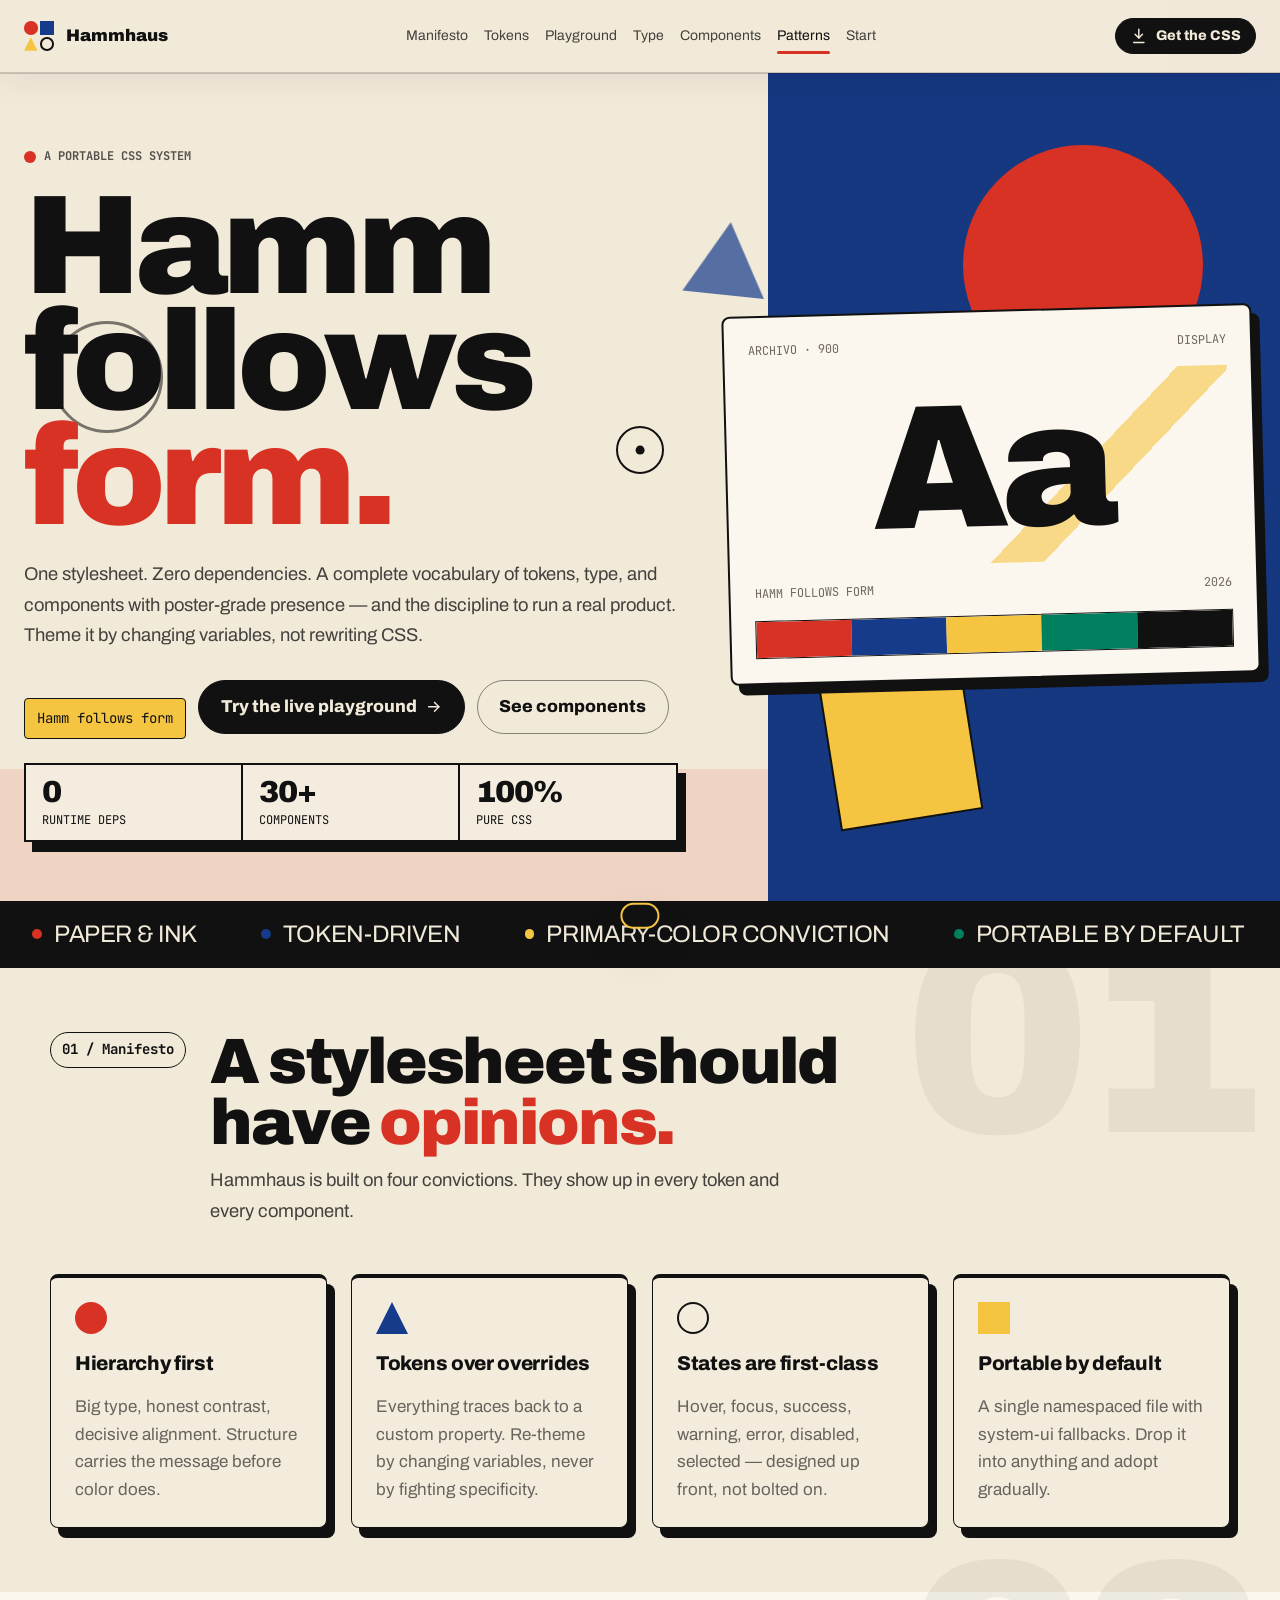
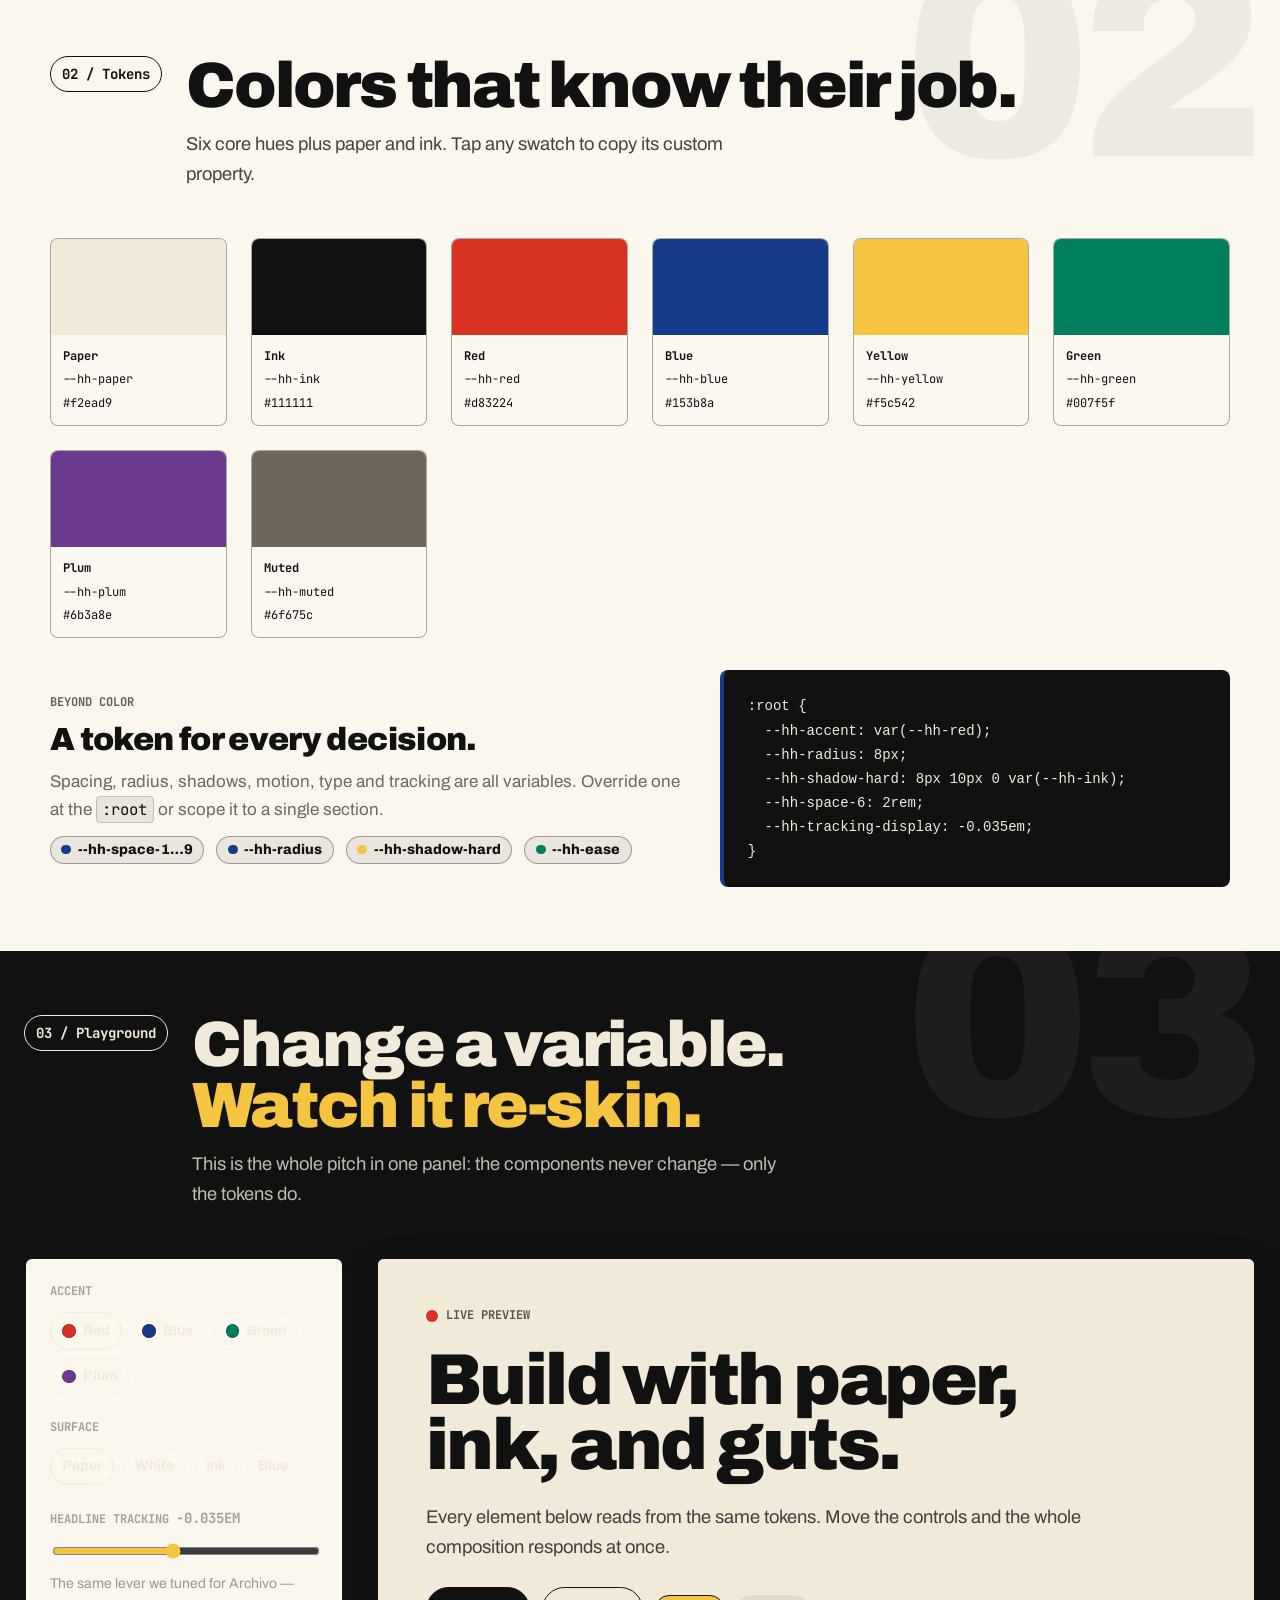
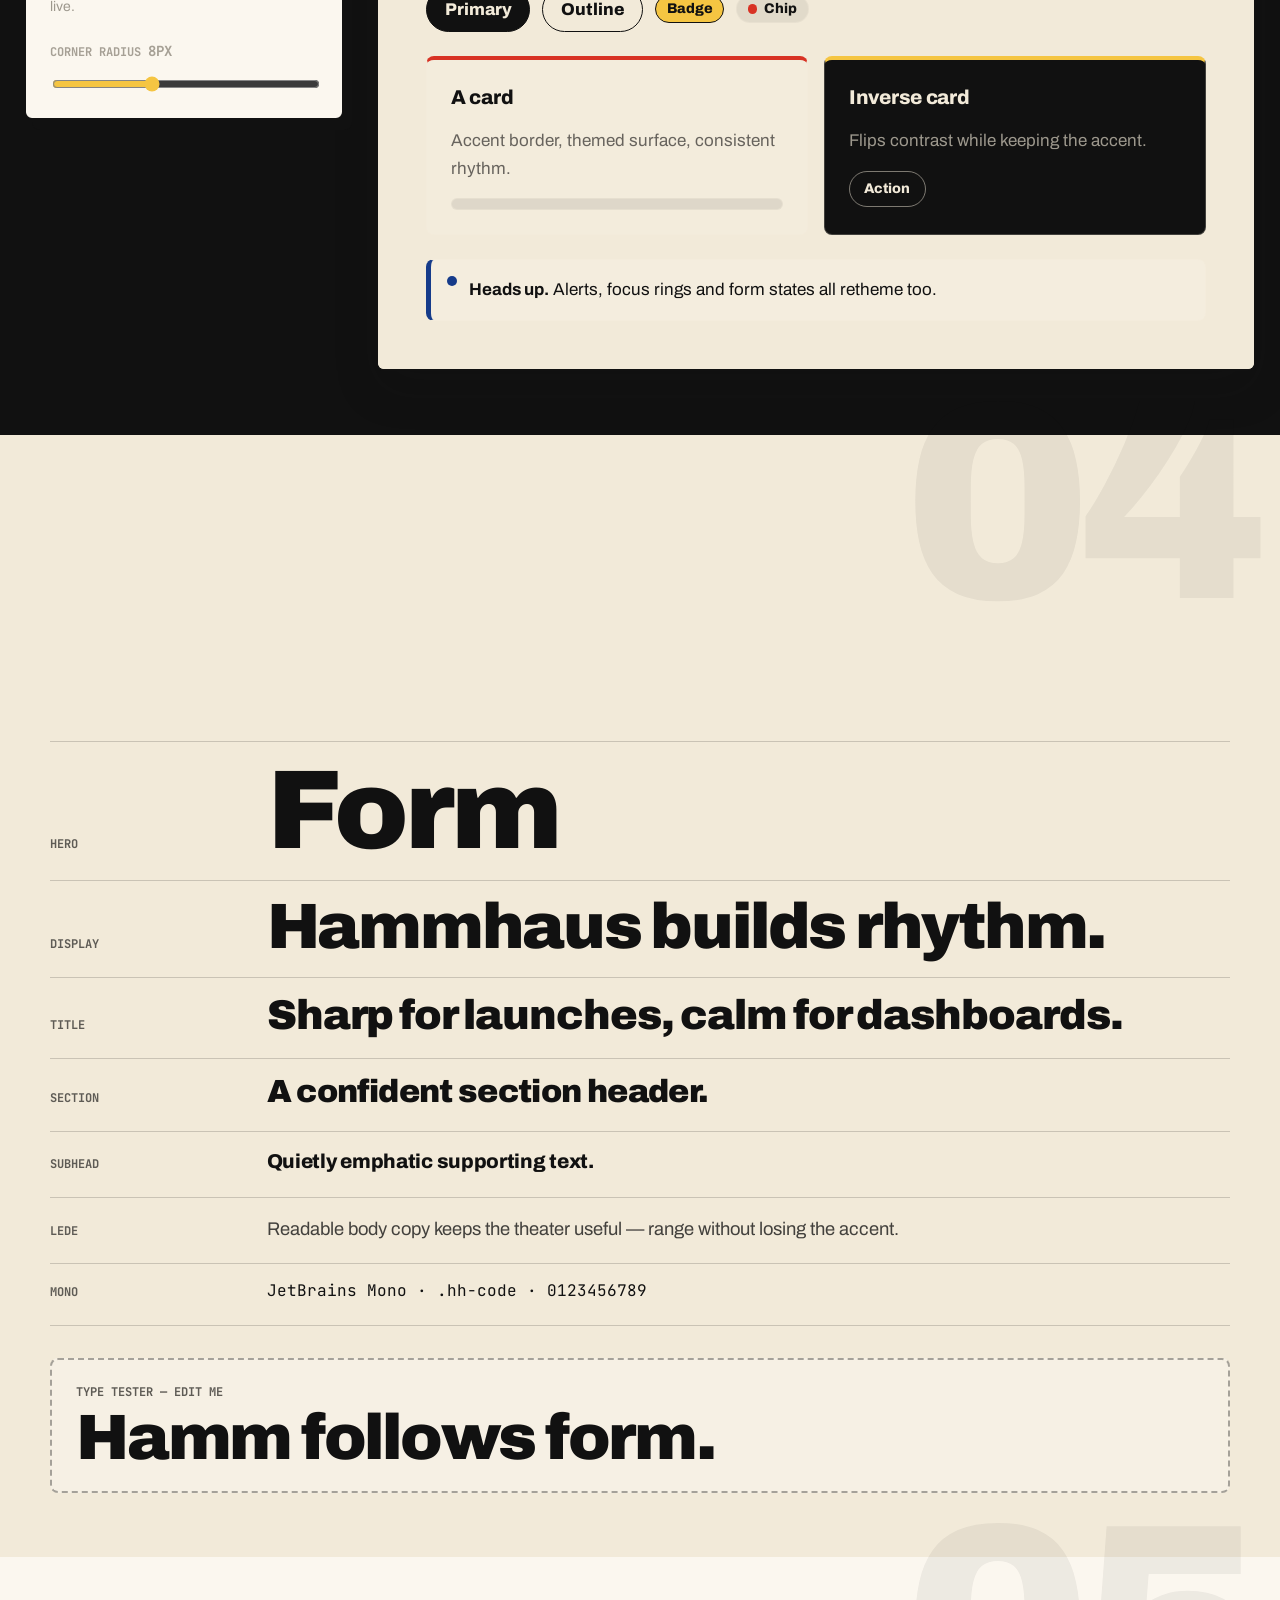
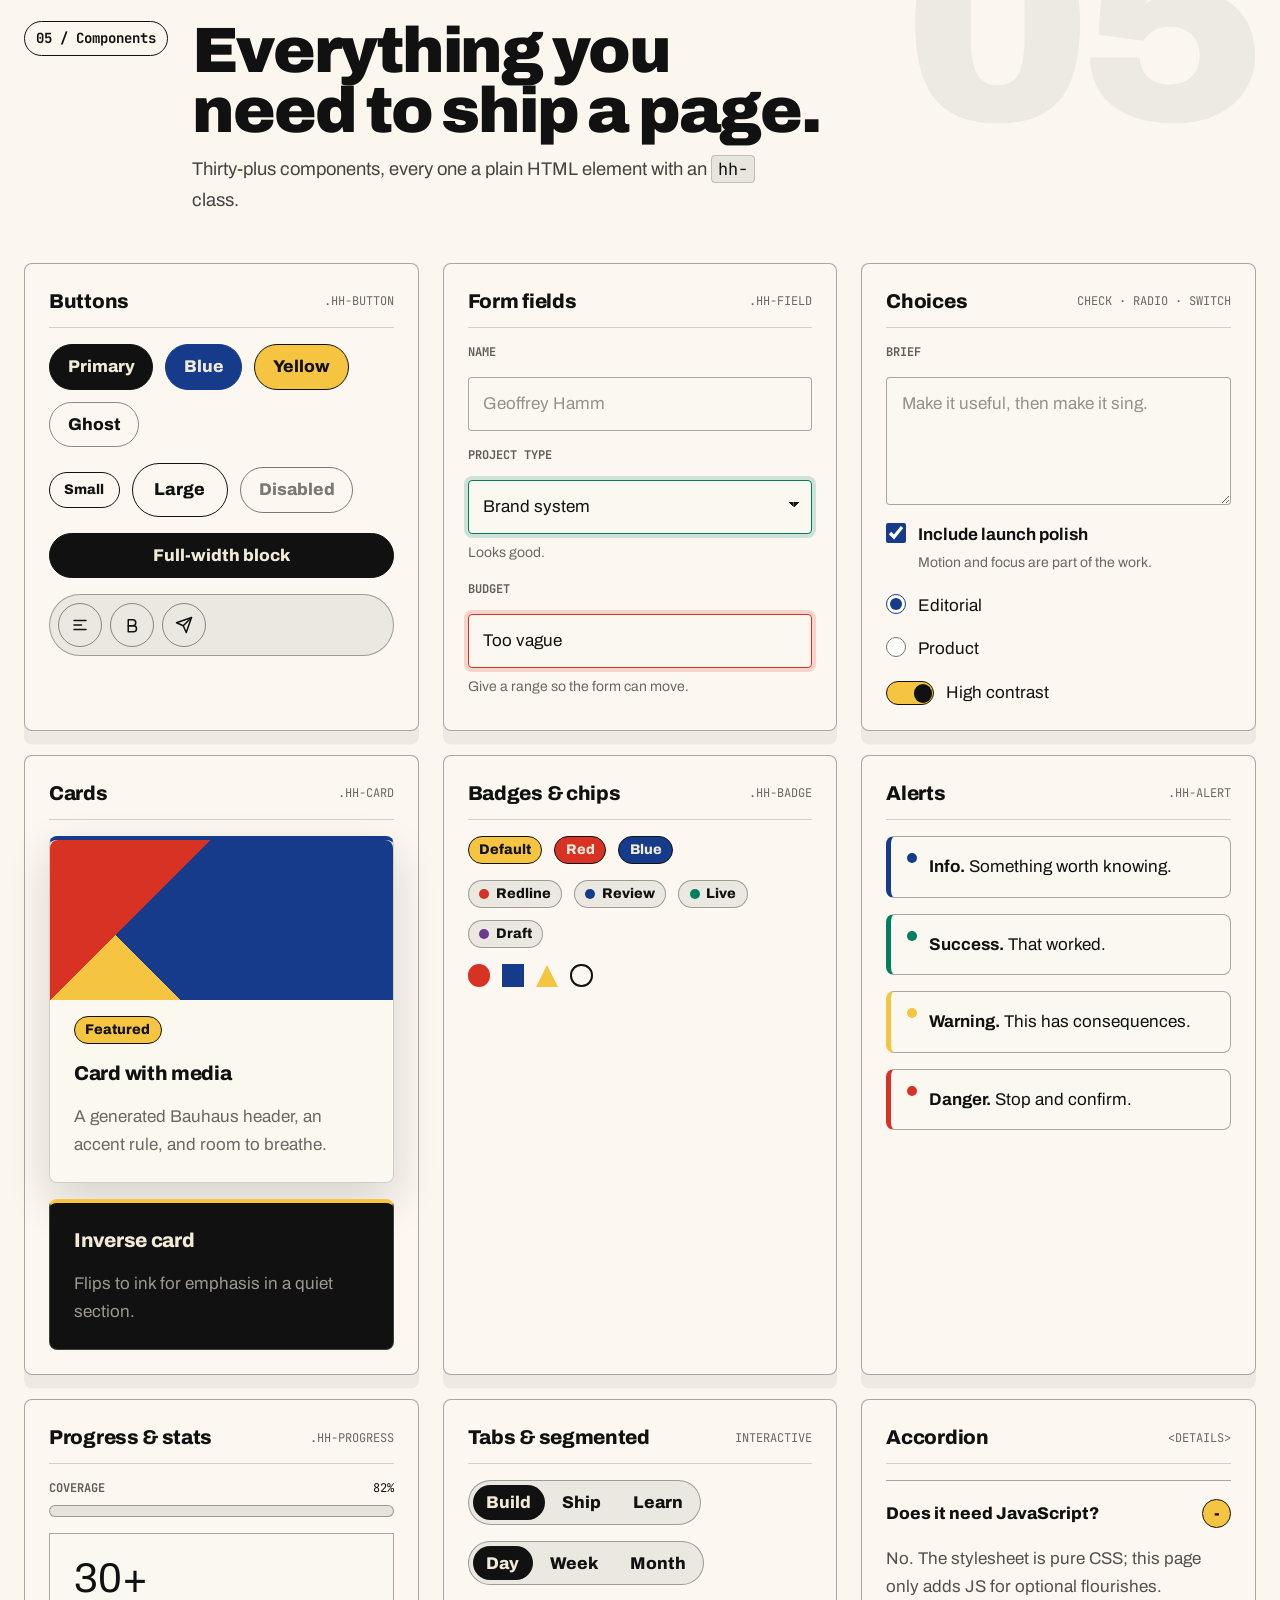
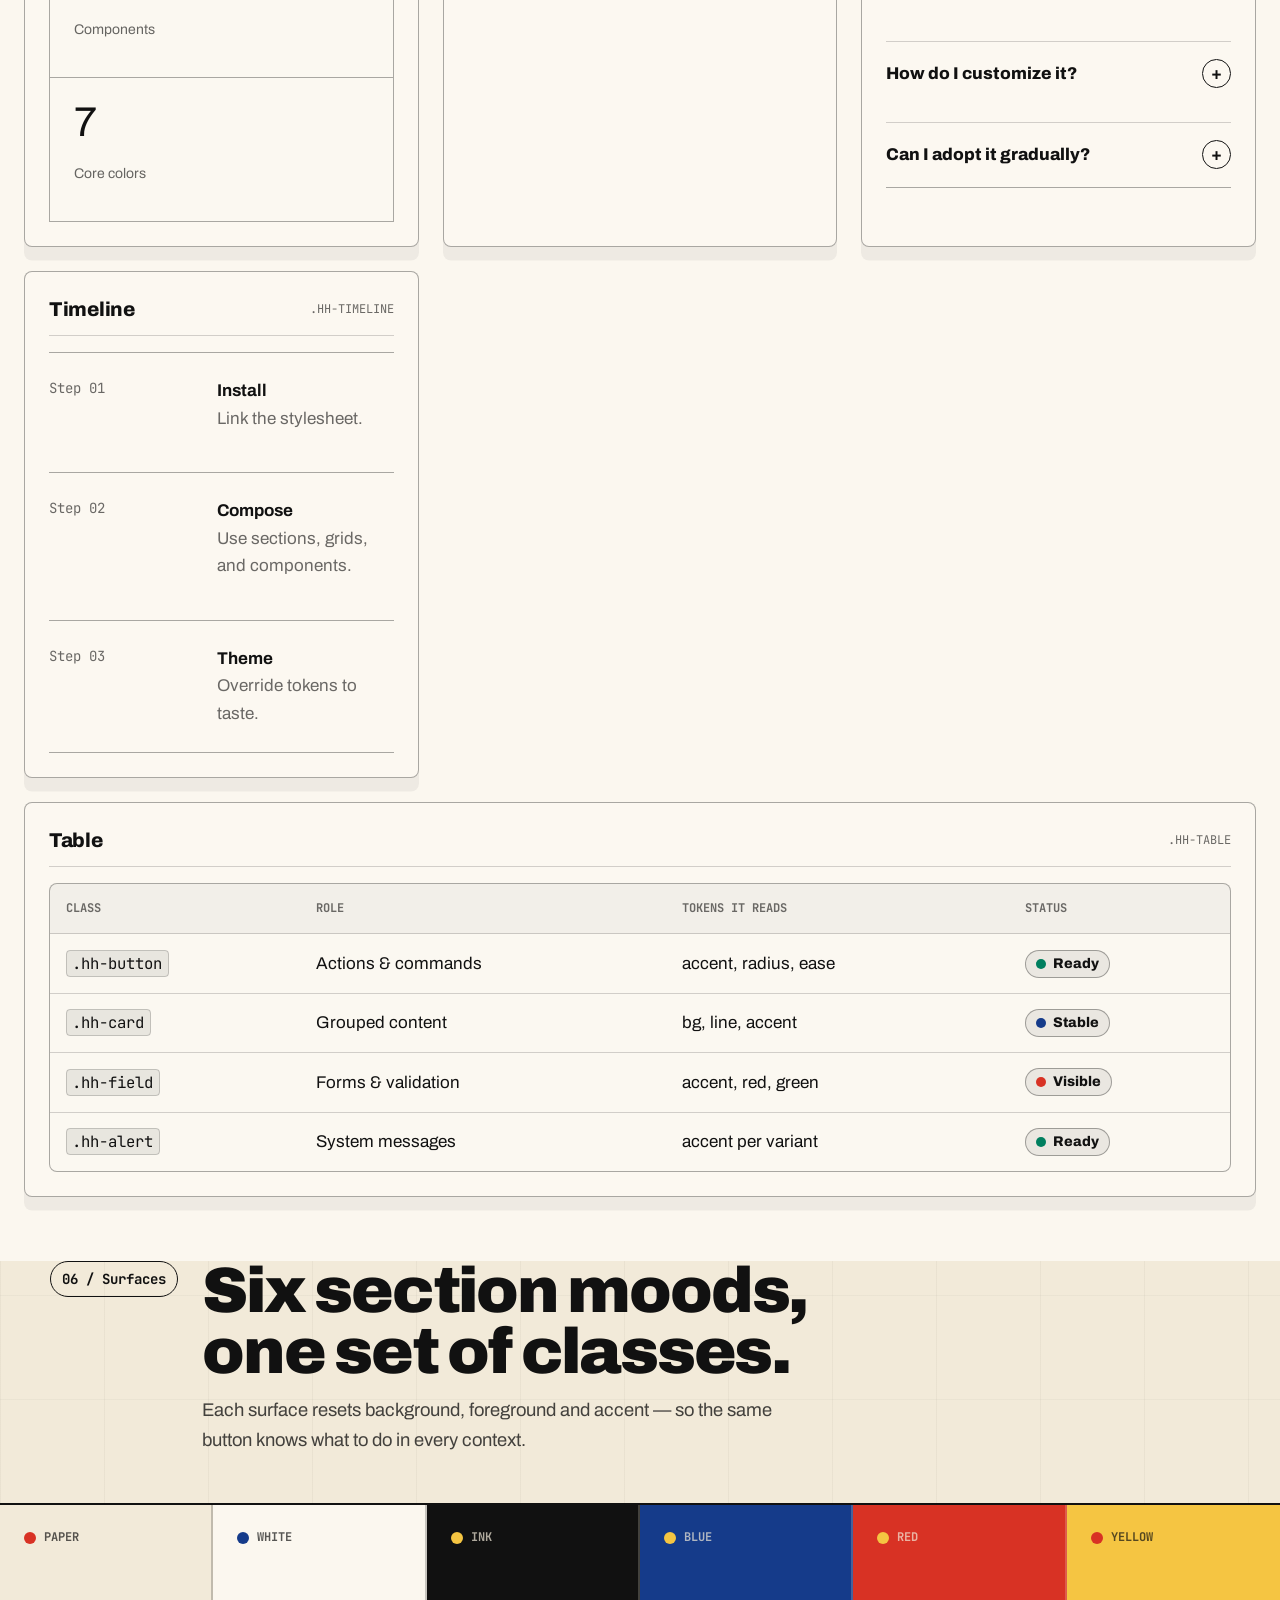
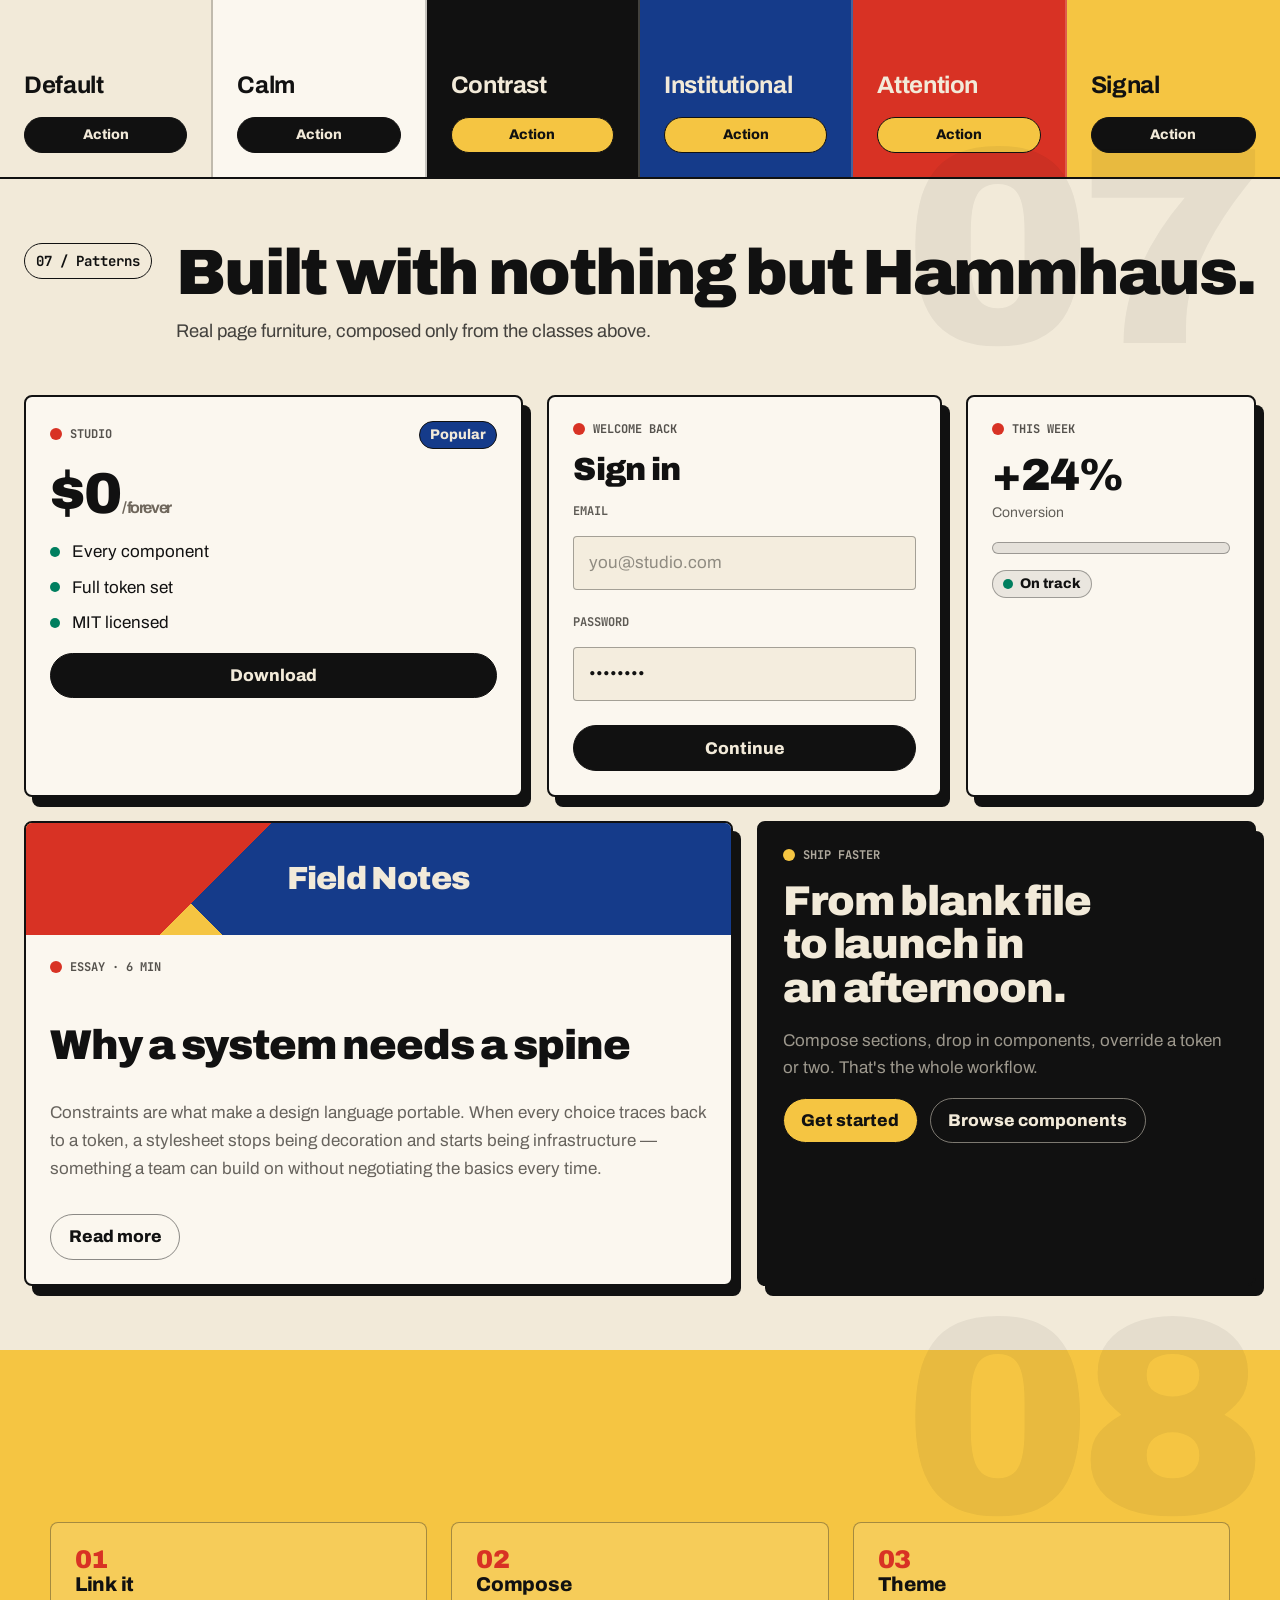
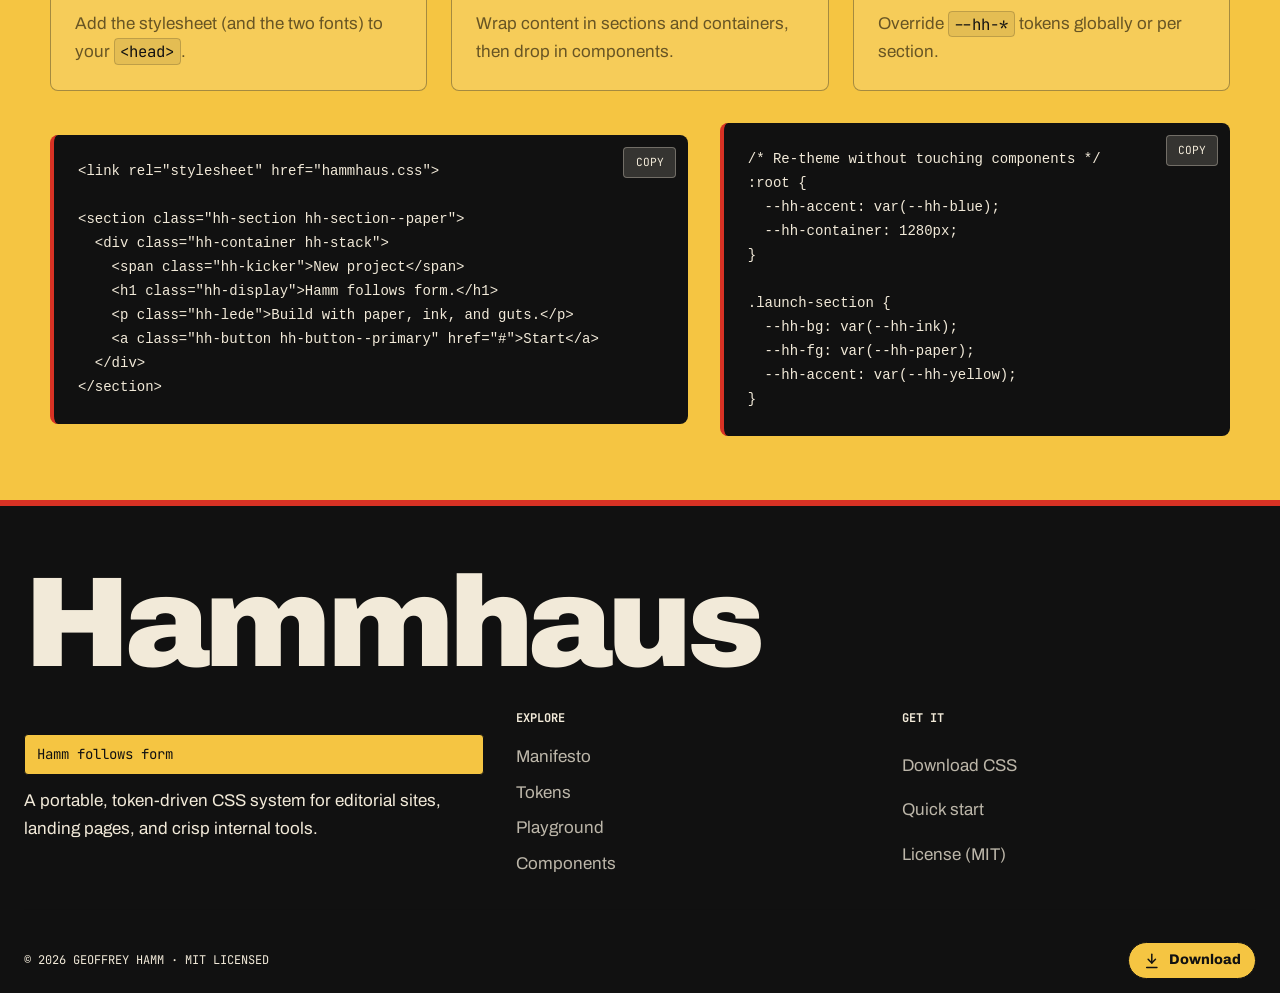
==== showcase.html @ 2615606e "Add showcase.html: a clean-room style guide for Hammhaus A soup-to-nuts alternate style guide design" ====
<!doctype html>
<html lang="en" class="no-js">
  <head>
    <meta charset="utf-8">
    <meta name="viewport" content="width=device-width, initial-scale=1">
    <title>Hammhaus — a CSS system with a point of view</title>
    <meta
      name="description"
      content="Hammhaus is a portable, token-driven CSS system. Paper, ink, and primary-color conviction. Hamm follows form."
    >
    <meta name="color-scheme" content="light">
    <script>document.documentElement.classList.replace("no-js", "js");</script>
    <link rel="preconnect" href="https://fonts.googleapis.com">
    <link rel="preconnect" href="https://fonts.gstatic.com" crossorigin>
    <link
      rel="stylesheet"
      href="https://fonts.googleapis.com/css2?family=Archivo:wght@400;500;700;900&family=Archivo+Black&family=JetBrains+Mono:wght@400;500;700&display=swap"
    >
    <link rel="stylesheet" href="./hammhaus.css">
    <link rel="stylesheet" href="./showcase.css">
  </head>
  <body class="sx-page">
    <a class="hh-button hh-button--primary hh-button--small sx-skip" href="#main">Skip to content</a>

    <div class="hh-cursor" aria-hidden="true">
      <span class="hh-cursor__ring"></span>
      <span class="hh-cursor__dot"></span>
    </div>

    <!-- ===================================================================
         Navigation
         =================================================================== -->
    <nav class="hh-nav" aria-label="Primary">
      <div class="hh-container--wide hh-nav__inner">
        <a class="hh-brand" href="#top" aria-label="Hammhaus home">
          <span class="hh-mark" aria-hidden="true"><span></span><span></span></span>
          <span>Hammhaus</span>
        </a>
        <div class="hh-nav__links sx-nav__links" aria-label="Sections">
          <a href="#manifesto">Manifesto</a>
          <a href="#tokens">Tokens</a>
          <a href="#playground">Playground</a>
          <a href="#type">Type</a>
          <a href="#components">Components</a>
          <a href="#patterns">Patterns</a>
          <a href="#start">Start</a>
        </div>
        <a class="hh-button hh-button--primary hh-button--small" href="./hammhaus.css" download="hammhaus.css">
          <svg viewBox="0 0 24 24" width="18" height="18" fill="none" stroke="currentColor" stroke-width="2" stroke-linecap="round" stroke-linejoin="round" aria-hidden="true"><path d="M12 3v12"/><path d="m7 10 5 5 5-5"/><path d="M5 21h14"/></svg>
          Get the CSS
        </a>
      </div>
    </nav>

    <main id="main">
      <span id="top"></span>

      <!-- =================================================================
           Hero
           ================================================================= -->
      <header class="sx-hero">
        <div class="sx-hero__deco" aria-hidden="true">
          <span class="sx-blob sx-blob--circle" data-depth="22"></span>
          <span class="sx-blob sx-blob--square" data-depth="-16"></span>
          <span class="sx-blob sx-blob--ring" data-depth="30"></span>
          <span class="sx-blob sx-blob--triangle" data-depth="-24"></span>
        </div>
        <div class="hh-container--wide sx-hero__grid">
          <div class="hh-stack" style="--hh-stack-gap: var(--hh-space-5);">
            <span class="hh-kicker">A portable CSS system</span>
            <h1 class="sx-hero__title">Hamm follows <em>form.</em></h1>
            <p class="hh-lede">
              One stylesheet. Zero dependencies. A complete vocabulary of tokens, type,
              and components with poster-grade presence — and the discipline to run a
              real product. Theme it by changing variables, not rewriting CSS.
            </p>
            <div class="hh-cluster" style="--hh-cluster-gap: var(--hh-space-3);">
              <span class="hh-hero__motto">Hamm follows form</span>
              <a class="hh-button hh-button--primary hh-button--large" href="#playground">
                Try the live playground
                <svg viewBox="0 0 24 24" width="18" height="18" fill="none" stroke="currentColor" stroke-width="2" stroke-linecap="round" stroke-linejoin="round" aria-hidden="true"><path d="M5 12h14"/><path d="m13 6 6 6-6 6"/></svg>
              </a>
              <a class="hh-button hh-button--ghost hh-button--large" href="#components">See components</a>
            </div>
            <dl class="sx-hero__stats" aria-label="At a glance">
              <div><dt>0</dt><dd>Runtime deps</dd></div>
              <div><dt>30+</dt><dd>Components</dd></div>
              <div><dt>100%</dt><dd>Pure CSS</dd></div>
            </dl>
          </div>

          <div class="sx-specimen" aria-hidden="true">
            <div class="sx-specimen__row"><span>Archivo · 900</span><span>Display</span></div>
            <div class="sx-specimen__glyph">Aa</div>
            <div class="sx-specimen__row"><span>Hamm follows form</span><span>2026</span></div>
            <div class="sx-specimen__strip">
              <span style="background: var(--hh-red)"></span>
              <span style="background: var(--hh-blue)"></span>
              <span style="background: var(--hh-yellow)"></span>
              <span style="background: var(--hh-green)"></span>
              <span style="background: var(--hh-ink)"></span>
            </div>
          </div>
        </div>
      </header>

      <!-- =================================================================
           Marquee band
           ================================================================= -->
      <div class="sx-band">
        <div class="hh-marquee" aria-hidden="true">
          <div class="hh-marquee__track">
            <span class="hh-marquee__item"><span class="hh-dot hh-dot--red"></span>PAPER &amp; INK</span>
            <span class="hh-marquee__item"><span class="hh-dot hh-dot--blue"></span>TOKEN-DRIVEN</span>
            <span class="hh-marquee__item"><span class="hh-dot hh-dot--yellow"></span>PRIMARY-COLOR CONVICTION</span>
            <span class="hh-marquee__item"><span class="hh-dot hh-dot--green"></span>PORTABLE BY DEFAULT</span>
            <span class="hh-marquee__item"><span class="hh-dot hh-dot--plum"></span>HAMM FOLLOWS FORM</span>
            <span class="hh-marquee__item"><span class="hh-dot hh-dot--red"></span>PAPER &amp; INK</span>
            <span class="hh-marquee__item"><span class="hh-dot hh-dot--blue"></span>TOKEN-DRIVEN</span>
            <span class="hh-marquee__item"><span class="hh-dot hh-dot--yellow"></span>PRIMARY-COLOR CONVICTION</span>
            <span class="hh-marquee__item"><span class="hh-dot hh-dot--green"></span>PORTABLE BY DEFAULT</span>
            <span class="hh-marquee__item"><span class="hh-dot hh-dot--plum"></span>HAMM FOLLOWS FORM</span>
          </div>
        </div>
      </div>

      <!-- =================================================================
           Manifesto
           ================================================================= -->
      <section class="hh-section hh-section--paper sx-section" id="manifesto" aria-labelledby="manifesto-title">
        <span class="sx-wm" aria-hidden="true">01</span>
        <div class="hh-container">
          <div class="sx-head sx-reveal">
            <span class="sx-head__index">01 / Manifesto</span>
            <div class="sx-head__body">
              <h2 class="hh-display" id="manifesto-title">A stylesheet should have <span class="hh-accent">opinions.</span></h2>
              <p class="hh-lede sx-head__lead">Hammhaus is built on four convictions. They show up in every token and every component.</p>
            </div>
          </div>
          <div class="hh-grid sx-reveal" style="--hh-grid-min: 15rem;">
            <article class="hh-card hh-card--hard">
              <span class="hh-shape hh-shape--circle" style="--hh-shape-size: 2rem; --hh-accent: var(--hh-red);" aria-hidden="true"></span>
              <h3 class="hh-subhead">Hierarchy first</h3>
              <p class="hh-muted">Big type, honest contrast, decisive alignment. Structure carries the message before color does.</p>
            </article>
            <article class="hh-card hh-card--hard">
              <span class="hh-shape hh-shape--triangle" style="--hh-shape-size: 2rem; --hh-accent: var(--hh-blue);" aria-hidden="true"></span>
              <h3 class="hh-subhead">Tokens over overrides</h3>
              <p class="hh-muted">Everything traces back to a custom property. Re-theme by changing variables, never by fighting specificity.</p>
            </article>
            <article class="hh-card hh-card--hard">
              <span class="hh-shape hh-shape--ring" style="--hh-shape-size: 2rem;" aria-hidden="true"></span>
              <h3 class="hh-subhead">States are first-class</h3>
              <p class="hh-muted">Hover, focus, success, warning, error, disabled, selected — designed up front, not bolted on.</p>
            </article>
            <article class="hh-card hh-card--hard">
              <span class="hh-shape" style="--hh-shape-size: 2rem; --hh-accent: var(--hh-yellow);" aria-hidden="true"></span>
              <h3 class="hh-subhead">Portable by default</h3>
              <p class="hh-muted">A single namespaced file with system-ui fallbacks. Drop it into anything and adopt gradually.</p>
            </article>
          </div>
        </div>
      </section>

      <!-- =================================================================
           Tokens
           ================================================================= -->
      <section class="hh-section hh-section--white sx-section" id="tokens" aria-labelledby="tokens-title">
        <span class="sx-wm" aria-hidden="true">02</span>
        <div class="hh-container">
          <div class="sx-head sx-reveal">
            <span class="sx-head__index">02 / Tokens</span>
            <div class="sx-head__body">
              <h2 class="hh-display" id="tokens-title">Colors that know their job.</h2>
              <p class="hh-lede sx-head__lead">Six core hues plus paper and ink. Tap any swatch to copy its custom property.</p>
            </div>
          </div>

          <div class="hh-grid sx-reveal" style="--hh-grid-min: 11rem;">
            <button class="sx-copyable" data-copy="var(--hh-paper)" type="button">
              <span class="hh-swatch"><span class="hh-swatch__color" style="background: var(--hh-paper)"></span>
              <span class="hh-swatch__meta"><strong>Paper</strong><span>--hh-paper</span><span>#f2ead9</span></span></span>
            </button>
            <button class="sx-copyable" data-copy="var(--hh-ink)" type="button">
              <span class="hh-swatch"><span class="hh-swatch__color" style="background: var(--hh-ink)"></span>
              <span class="hh-swatch__meta"><strong>Ink</strong><span>--hh-ink</span><span>#111111</span></span></span>
            </button>
            <button class="sx-copyable" data-copy="var(--hh-red)" type="button">
              <span class="hh-swatch"><span class="hh-swatch__color" style="background: var(--hh-red)"></span>
              <span class="hh-swatch__meta"><strong>Red</strong><span>--hh-red</span><span>#d83224</span></span></span>
            </button>
            <button class="sx-copyable" data-copy="var(--hh-blue)" type="button">
              <span class="hh-swatch"><span class="hh-swatch__color" style="background: var(--hh-blue)"></span>
              <span class="hh-swatch__meta"><strong>Blue</strong><span>--hh-blue</span><span>#153b8a</span></span></span>
            </button>
            <button class="sx-copyable" data-copy="var(--hh-yellow)" type="button">
              <span class="hh-swatch"><span class="hh-swatch__color" style="background: var(--hh-yellow)"></span>
              <span class="hh-swatch__meta"><strong>Yellow</strong><span>--hh-yellow</span><span>#f5c542</span></span></span>
            </button>
            <button class="sx-copyable" data-copy="var(--hh-green)" type="button">
              <span class="hh-swatch"><span class="hh-swatch__color" style="background: var(--hh-green)"></span>
              <span class="hh-swatch__meta"><strong>Green</strong><span>--hh-green</span><span>#007f5f</span></span></span>
            </button>
            <button class="sx-copyable" data-copy="var(--hh-plum)" type="button">
              <span class="hh-swatch"><span class="hh-swatch__color" style="background: var(--hh-plum)"></span>
              <span class="hh-swatch__meta"><strong>Plum</strong><span>--hh-plum</span><span>#6b3a8e</span></span></span>
            </button>
            <button class="sx-copyable" data-copy="var(--hh-muted)" type="button">
              <span class="hh-swatch"><span class="hh-swatch__color" style="background: var(--hh-muted)"></span>
              <span class="hh-swatch__meta"><strong>Muted</strong><span>--hh-muted</span><span>#6f675c</span></span></span>
            </button>
          </div>

          <div class="hh-split hh-mt-6 sx-reveal" style="--hh-space-7: var(--hh-space-6);">
            <div class="hh-stack" style="--hh-stack-gap: var(--hh-space-3);">
              <span class="hh-label hh-mb-0">Beyond color</span>
              <h3 class="hh-section-title">A token for every decision.</h3>
              <p class="hh-muted">Spacing, radius, shadows, motion, type and tracking are all variables. Override one at the <code class="hh-code">:root</code> or scope it to a single section.</p>
              <div class="hh-cluster">
                <span class="hh-chip"><span class="hh-dot"></span>--hh-space-1…9</span>
                <span class="hh-chip"><span class="hh-dot hh-dot--blue"></span>--hh-radius</span>
                <span class="hh-chip"><span class="hh-dot hh-dot--yellow"></span>--hh-shadow-hard</span>
                <span class="hh-chip"><span class="hh-dot hh-dot--green"></span>--hh-ease</span>
              </div>
            </div>
            <pre class="hh-code-block"><code>:root {
  --hh-accent: var(--hh-red);
  --hh-radius: 8px;
  --hh-shadow-hard: 8px 10px 0 var(--hh-ink);
  --hh-space-6: 2rem;
  --hh-tracking-display: -0.035em;
}</code></pre>
          </div>
        </div>
      </section>

      <!-- =================================================================
           Live playground
           ================================================================= -->
      <section class="hh-section hh-section--ink sx-section" id="playground" aria-labelledby="playground-title">
        <span class="sx-wm" aria-hidden="true">03</span>
        <div class="hh-container--wide">
          <div class="sx-head sx-reveal">
            <span class="sx-head__index">03 / Playground</span>
            <div class="sx-head__body">
              <h2 class="hh-display" id="playground-title">Change a variable. <span class="hh-accent">Watch it re-skin.</span></h2>
              <p class="hh-lede sx-head__lead">This is the whole pitch in one panel: the components never change — only the tokens do.</p>
            </div>
          </div>

          <div class="sx-lab sx-reveal">
            <form class="sx-lab__controls" aria-label="Theme controls">
              <div class="sx-control">
                <span class="hh-label hh-mb-0">Accent</span>
                <div class="sx-choices" id="ctl-accent">
                  <button class="sx-choice" type="button" data-accent="var(--hh-red)" style="--sx-choice: var(--hh-red)" aria-pressed="true">Red</button>
                  <button class="sx-choice" type="button" data-accent="var(--hh-blue)" style="--sx-choice: var(--hh-blue)" aria-pressed="false">Blue</button>
                  <button class="sx-choice" type="button" data-accent="var(--hh-green)" style="--sx-choice: var(--hh-green)" aria-pressed="false">Green</button>
                  <button class="sx-choice" type="button" data-accent="var(--hh-plum)" style="--sx-choice: var(--hh-plum)" aria-pressed="false">Plum</button>
                </div>
              </div>
              <div class="sx-control">
                <span class="hh-label hh-mb-0">Surface</span>
                <div class="sx-choices" id="ctl-surface">
                  <button class="sx-choice sx-choice--surface" type="button" data-surface="hh-section--paper" aria-pressed="true">Paper</button>
                  <button class="sx-choice sx-choice--surface" type="button" data-surface="hh-section--white" aria-pressed="false">White</button>
                  <button class="sx-choice sx-choice--surface" type="button" data-surface="hh-section--ink" aria-pressed="false">Ink</button>
                  <button class="sx-choice sx-choice--surface" type="button" data-surface="hh-section--blue" aria-pressed="false">Blue</button>
                </div>
              </div>
              <div class="sx-control">
                <label class="hh-label hh-mb-0" for="ctl-tracking">Headline tracking
                  <span class="sx-range-out" id="out-tracking">-0.035em</span>
                </label>
                <input class="sx-range" id="ctl-tracking" type="range" min="-0.08" max="0.02" step="0.005" value="-0.035">
                <span class="hh-help">The same lever we tuned for Archivo — live.</span>
              </div>
              <div class="sx-control">
                <label class="hh-label hh-mb-0" for="ctl-radius">Corner radius
                  <span class="sx-range-out" id="out-radius">8px</span>
                </label>
                <input class="sx-range" id="ctl-radius" type="range" min="0" max="22" step="1" value="8">
              </div>
            </form>

            <div class="sx-lab__preview hh-section--paper" id="sx-preview">
              <div class="sx-preview__inner">
                <span class="hh-kicker">Live preview</span>
                <h3 class="sx-preview__title">Build with paper, ink, and guts.</h3>
                <p class="hh-lede">Every element below reads from the same tokens. Move the controls and the whole composition responds at once.</p>
                <div class="hh-cluster">
                  <button class="hh-button hh-button--primary" type="button">Primary</button>
                  <button class="hh-button" type="button">Outline</button>
                  <span class="hh-badge">Badge</span>
                  <span class="hh-chip"><span class="hh-dot"></span>Chip</span>
                </div>
                <div class="sx-preview__cards">
                  <article class="hh-card">
                    <h4 class="hh-subhead">A card</h4>
                    <p class="hh-muted">Accent border, themed surface, consistent rhythm.</p>
                    <div class="hh-progress">
                      <div class="hh-progress__track"><span class="hh-progress__bar" style="--hh-progress: 68%;"></span></div>
                    </div>
                  </article>
                  <article class="hh-card hh-card--inverse">
                    <h4 class="hh-subhead">Inverse card</h4>
                    <p class="hh-muted">Flips contrast while keeping the accent.</p>
                    <a class="hh-button hh-button--ghost hh-button--small hh-w-fit" href="#playground">Action</a>
                  </article>
                </div>
                <div class="hh-alert hh-alert--info">
                  <span class="hh-dot hh-dot--blue" aria-hidden="true"></span>
                  <div><strong>Heads up.</strong> Alerts, focus rings and form states all retheme too.</div>
                </div>
              </div>
            </div>
          </div>
        </div>
      </section>

      <!-- =================================================================
           Typography
           ================================================================= -->
      <section class="hh-section hh-section--paper sx-section" id="type" aria-labelledby="type-title">
        <span class="sx-wm" aria-hidden="true">04</span>
        <div class="hh-container">
          <div class="sx-head sx-reveal">
            <span class="sx-head__index">04 / Type</span>
            <div class="sx-head__body">
              <h2 class="hh-display" id="type-title">A scale with range and an accent.</h2>
              <p class="hh-lede sx-head__lead">Archivo for display and body, JetBrains Mono for code and labels. Display tiers carry negative tracking so big type reads tight and intentional.</p>
            </div>
          </div>

          <div class="sx-reveal">
            <div class="sx-type-row">
              <span class="hh-label">Hero</span>
              <span class="hh-display sx-type-row__demo" style="font-size: var(--hh-type-hero);">Form</span>
            </div>
            <div class="sx-type-row">
              <span class="hh-label">Display</span>
              <span class="hh-display sx-type-row__demo">Hammhaus builds rhythm.</span>
            </div>
            <div class="sx-type-row">
              <span class="hh-label">Title</span>
              <span class="hh-title sx-type-row__demo">Sharp for launches, calm for dashboards.</span>
            </div>
            <div class="sx-type-row">
              <span class="hh-label">Section</span>
              <span class="hh-section-title sx-type-row__demo">A confident section header.</span>
            </div>
            <div class="sx-type-row">
              <span class="hh-label">Subhead</span>
              <span class="hh-subhead sx-type-row__demo">Quietly emphatic supporting text.</span>
            </div>
            <div class="sx-type-row">
              <span class="hh-label">Lede</span>
              <span class="hh-lede sx-type-row__demo">Readable body copy keeps the theater useful — range without losing the accent.</span>
            </div>
            <div class="sx-type-row">
              <span class="hh-label">Mono</span>
              <span class="hh-mono sx-type-row__demo" style="text-transform: none; font-size: 1rem;">JetBrains Mono · .hh-code · 0123456789</span>
            </div>
          </div>

          <div class="sx-tester sx-reveal">
            <span class="hh-label">Type tester — edit me</span>
            <p class="sx-tester__field" contenteditable="true" spellcheck="false" role="textbox" aria-label="Editable headline">Hamm follows form.</p>
          </div>
        </div>
      </section>

      <!-- =================================================================
           Components
           ================================================================= -->
      <section class="hh-section hh-section--white sx-section" id="components" aria-labelledby="components-title">
        <span class="sx-wm" aria-hidden="true">05</span>
        <div class="hh-container--wide">
          <div class="sx-head sx-reveal">
            <span class="sx-head__index">05 / Components</span>
            <div class="sx-head__body">
              <h2 class="hh-display" id="components-title">Everything you need to ship a page.</h2>
              <p class="hh-lede sx-head__lead">Thirty-plus components, every one a plain HTML element with an <code class="hh-code">hh-</code> class.</p>
            </div>
          </div>

          <div class="sx-gallery sx-reveal">
            <!-- Buttons -->
            <article class="sx-spec">
              <div class="sx-spec__head"><h3 class="hh-subhead">Buttons</h3><span class="hh-mono hh-muted">.hh-button</span></div>
              <div class="sx-spec__demo">
                <div class="hh-cluster">
                  <button class="hh-button hh-button--primary" type="button">Primary</button>
                  <button class="hh-button hh-button--blue" type="button">Blue</button>
                  <button class="hh-button hh-button--yellow" type="button">Yellow</button>
                  <button class="hh-button hh-button--ghost" type="button">Ghost</button>
                </div>
                <div class="hh-cluster">
                  <button class="hh-button hh-button--small" type="button">Small</button>
                  <button class="hh-button hh-button--large" type="button">Large</button>
                  <button class="hh-button" type="button" disabled>Disabled</button>
                </div>
                <button class="hh-button hh-button--primary hh-button--block" type="button">Full-width block</button>
                <div class="hh-toolbar" aria-label="Toolbar">
                  <button class="hh-icon-button" type="button" aria-label="Align left"><svg viewBox="0 0 24 24" width="18" height="18" fill="none" stroke="currentColor" stroke-width="2" stroke-linecap="round" stroke-linejoin="round" aria-hidden="true"><path d="M4 6h16"/><path d="M4 12h10"/><path d="M4 18h16"/></svg></button>
                  <button class="hh-icon-button" type="button" aria-label="Bold"><svg viewBox="0 0 24 24" width="18" height="18" fill="none" stroke="currentColor" stroke-width="2" stroke-linecap="round" stroke-linejoin="round" aria-hidden="true"><path d="M7 5h6a4 4 0 0 1 0 8H7z"/><path d="M7 13h7a4 4 0 0 1 0 8H7z"/></svg></button>
                  <button class="hh-icon-button" type="button" aria-label="Send"><svg viewBox="0 0 24 24" width="18" height="18" fill="none" stroke="currentColor" stroke-width="2" stroke-linecap="round" stroke-linejoin="round" aria-hidden="true"><path d="m22 2-7 20-4-9-9-4Z"/><path d="M22 2 11 13"/></svg></button>
                </div>
              </div>
            </article>

            <!-- Form fields -->
            <article class="sx-spec">
              <div class="sx-spec__head"><h3 class="hh-subhead">Form fields</h3><span class="hh-mono hh-muted">.hh-field</span></div>
              <form class="hh-form sx-spec__demo" onsubmit="return false">
                <label class="hh-field">
                  <span class="hh-label">Name</span>
                  <input class="hh-input" type="text" placeholder="Geoffrey Hamm">
                </label>
                <label class="hh-field hh-field--success">
                  <span class="hh-label">Project type</span>
                  <select class="hh-select">
                    <option>Brand system</option>
                    <option>Product app</option>
                    <option>Editorial site</option>
                  </select>
                  <span class="hh-help">Looks good.</span>
                </label>
                <label class="hh-field hh-field--error">
                  <span class="hh-label">Budget</span>
                  <input class="hh-input" type="text" value="Too vague">
                  <span class="hh-help">Give a range so the form can move.</span>
                </label>
              </form>
            </article>

            <!-- Choices -->
            <article class="sx-spec">
              <div class="sx-spec__head"><h3 class="hh-subhead">Choices</h3><span class="hh-mono hh-muted">check · radio · switch</span></div>
              <form class="hh-form sx-spec__demo" onsubmit="return false">
                <label class="hh-field">
                  <span class="hh-label">Brief</span>
                  <textarea class="hh-textarea" placeholder="Make it useful, then make it sing."></textarea>
                </label>
                <label class="hh-check"><input type="checkbox" checked><span><strong>Include launch polish</strong><br><span class="hh-help">Motion and focus are part of the work.</span></span></label>
                <label class="hh-radio"><input name="tone" type="radio" checked> <span>Editorial</span></label>
                <label class="hh-radio"><input name="tone" type="radio"> <span>Product</span></label>
                <label class="hh-switch"><input type="checkbox" checked><span class="hh-switch__track" aria-hidden="true"></span><span>High contrast</span></label>
              </form>
            </article>

            <!-- Cards -->
            <article class="sx-spec">
              <div class="sx-spec__head"><h3 class="hh-subhead">Cards</h3><span class="hh-mono hh-muted">.hh-card</span></div>
              <div class="sx-spec__demo">
                <div class="hh-card hh-card--raised">
                  <div class="hh-card__media" aria-hidden="true"></div>
                  <span class="hh-badge">Featured</span>
                  <h4 class="hh-subhead">Card with media</h4>
                  <p class="hh-muted">A generated Bauhaus header, an accent rule, and room to breathe.</p>
                </div>
                <div class="hh-card hh-card--inverse">
                  <h4 class="hh-subhead">Inverse card</h4>
                  <p class="hh-muted">Flips to ink for emphasis in a quiet section.</p>
                </div>
              </div>
            </article>

            <!-- Badges, chips, dots -->
            <article class="sx-spec">
              <div class="sx-spec__head"><h3 class="hh-subhead">Badges &amp; chips</h3><span class="hh-mono hh-muted">.hh-badge</span></div>
              <div class="sx-spec__demo">
                <div class="hh-cluster">
                  <span class="hh-badge">Default</span>
                  <span class="hh-badge hh-badge--red">Red</span>
                  <span class="hh-badge hh-badge--blue">Blue</span>
                </div>
                <div class="hh-cluster">
                  <span class="hh-chip"><span class="hh-dot hh-dot--red"></span>Redline</span>
                  <span class="hh-chip"><span class="hh-dot hh-dot--blue"></span>Review</span>
                  <span class="hh-chip"><span class="hh-dot hh-dot--green"></span>Live</span>
                  <span class="hh-chip"><span class="hh-dot hh-dot--plum"></span>Draft</span>
                </div>
                <div class="hh-cluster">
                  <span class="hh-shape hh-shape--circle" style="--hh-shape-size: 1.4rem; --hh-accent: var(--hh-red)"></span>
                  <span class="hh-shape" style="--hh-shape-size: 1.4rem; --hh-accent: var(--hh-blue)"></span>
                  <span class="hh-shape hh-shape--triangle" style="--hh-shape-size: 1.4rem; --hh-accent: var(--hh-yellow)"></span>
                  <span class="hh-shape hh-shape--ring" style="--hh-shape-size: 1.4rem"></span>
                </div>
              </div>
            </article>

            <!-- Alerts -->
            <article class="sx-spec">
              <div class="sx-spec__head"><h3 class="hh-subhead">Alerts</h3><span class="hh-mono hh-muted">.hh-alert</span></div>
              <div class="sx-spec__demo">
                <div class="hh-alert hh-alert--info"><span class="hh-dot hh-dot--blue" aria-hidden="true"></span><div><strong>Info.</strong> Something worth knowing.</div></div>
                <div class="hh-alert hh-alert--success"><span class="hh-dot hh-dot--green" aria-hidden="true"></span><div><strong>Success.</strong> That worked.</div></div>
                <div class="hh-alert hh-alert--warning"><span class="hh-dot hh-dot--yellow" aria-hidden="true"></span><div><strong>Warning.</strong> This has consequences.</div></div>
                <div class="hh-alert hh-alert--danger"><span class="hh-dot hh-dot--red" aria-hidden="true"></span><div><strong>Danger.</strong> Stop and confirm.</div></div>
              </div>
            </article>

            <!-- Progress + stats -->
            <article class="sx-spec">
              <div class="sx-spec__head"><h3 class="hh-subhead">Progress &amp; stats</h3><span class="hh-mono hh-muted">.hh-progress</span></div>
              <div class="sx-spec__demo">
                <div class="hh-progress">
                  <div class="hh-cluster hh-justify-between"><span class="hh-label hh-mb-0">Coverage</span><span class="hh-mono">82%</span></div>
                  <div class="hh-progress__track"><span class="hh-progress__bar" style="--hh-progress: 82%;"></span></div>
                </div>
                <div class="hh-stat-grid">
                  <div class="hh-stat"><span class="hh-stat__value">30+</span><span class="hh-stat__label">Components</span></div>
                  <div class="hh-stat"><span class="hh-stat__value">7</span><span class="hh-stat__label">Core colors</span></div>
                </div>
              </div>
            </article>

            <!-- Tabs + segmented -->
            <article class="sx-spec">
              <div class="sx-spec__head"><h3 class="hh-subhead">Tabs &amp; segmented</h3><span class="hh-mono hh-muted">interactive</span></div>
              <div class="sx-spec__demo">
                <div class="hh-tabs" role="tablist" aria-label="Example tabs" data-tabs>
                  <button class="hh-tab" type="button" role="tab" aria-selected="true">Build</button>
                  <button class="hh-tab" type="button" role="tab" aria-selected="false">Ship</button>
                  <button class="hh-tab" type="button" role="tab" aria-selected="false">Learn</button>
                </div>
                <div class="hh-segmented" aria-label="Range" data-segmented>
                  <button class="hh-segment" type="button" aria-pressed="true">Day</button>
                  <button class="hh-segment" type="button" aria-pressed="false">Week</button>
                  <button class="hh-segment" type="button" aria-pressed="false">Month</button>
                </div>
              </div>
            </article>

            <!-- Accordion -->
            <article class="sx-spec">
              <div class="sx-spec__head"><h3 class="hh-subhead">Accordion</h3><span class="hh-mono hh-muted">&lt;details&gt;</span></div>
              <div class="hh-accordion sx-spec__demo">
                <details open><summary>Does it need JavaScript?</summary><div class="hh-accordion__body">No. The stylesheet is pure CSS; this page only adds JS for optional flourishes.</div></details>
                <details><summary>How do I customize it?</summary><div class="hh-accordion__body">Override <code class="hh-code">--hh-*</code> tokens globally or per section, then keep the same classes.</div></details>
                <details><summary>Can I adopt it gradually?</summary><div class="hh-accordion__body">Yes — every class is namespaced, so it won't collide with existing styles.</div></details>
              </div>
            </article>

            <!-- Timeline -->
            <article class="sx-spec">
              <div class="sx-spec__head"><h3 class="hh-subhead">Timeline</h3><span class="hh-mono hh-muted">.hh-timeline</span></div>
              <ol class="hh-timeline sx-spec__demo">
                <li class="hh-timeline__item"><time class="hh-timeline__time">Step 01</time><div><strong>Install</strong><p class="hh-muted">Link the stylesheet.</p></div></li>
                <li class="hh-timeline__item"><time class="hh-timeline__time">Step 02</time><div><strong>Compose</strong><p class="hh-muted">Use sections, grids, and components.</p></div></li>
                <li class="hh-timeline__item"><time class="hh-timeline__time">Step 03</time><div><strong>Theme</strong><p class="hh-muted">Override tokens to taste.</p></div></li>
              </ol>
            </article>

            <!-- Table (wide) -->
            <article class="sx-spec sx-spec--wide">
              <div class="sx-spec__head"><h3 class="hh-subhead">Table</h3><span class="hh-mono hh-muted">.hh-table</span></div>
              <div class="hh-table-wrap">
                <table class="hh-table">
                  <thead><tr><th>Class</th><th>Role</th><th>Tokens it reads</th><th>Status</th></tr></thead>
                  <tbody>
                    <tr><td><code class="hh-code">.hh-button</code></td><td>Actions &amp; commands</td><td>accent, radius, ease</td><td><span class="hh-chip"><span class="hh-dot hh-dot--green"></span>Ready</span></td></tr>
                    <tr><td><code class="hh-code">.hh-card</code></td><td>Grouped content</td><td>bg, line, accent</td><td><span class="hh-chip"><span class="hh-dot hh-dot--blue"></span>Stable</span></td></tr>
                    <tr><td><code class="hh-code">.hh-field</code></td><td>Forms &amp; validation</td><td>accent, red, green</td><td><span class="hh-chip"><span class="hh-dot hh-dot--red"></span>Visible</span></td></tr>
                    <tr><td><code class="hh-code">.hh-alert</code></td><td>System messages</td><td>accent per variant</td><td><span class="hh-chip"><span class="hh-dot hh-dot--green"></span>Ready</span></td></tr>
                  </tbody>
                </table>
              </div>
            </article>
          </div>
        </div>
      </section>

      <!-- =================================================================
           Surfaces (full bleed)
           ================================================================= -->
      <section class="sx-section" aria-labelledby="surfaces-title">
        <div class="hh-container">
          <div class="sx-head sx-reveal">
            <span class="sx-head__index">06 / Surfaces</span>
            <div class="sx-head__body">
              <h2 class="hh-display" id="surfaces-title">Six section moods, one set of classes.</h2>
              <p class="hh-lede sx-head__lead">Each surface resets background, foreground and accent — so the same button knows what to do in every context.</p>
            </div>
          </div>
        </div>
        <div class="sx-surfaces hh-full-bleed sx-reveal">
          <div class="sx-surface hh-section--paper">
            <span class="hh-kicker">Paper</span>
            <div class="hh-stack" style="--hh-stack-gap: var(--hh-space-3);"><strong>Default</strong><button class="hh-button hh-button--primary hh-button--small" type="button">Action</button></div>
          </div>
          <div class="sx-surface hh-section--white">
            <span class="hh-kicker">White</span>
            <div class="hh-stack" style="--hh-stack-gap: var(--hh-space-3);"><strong>Calm</strong><button class="hh-button hh-button--primary hh-button--small" type="button">Action</button></div>
          </div>
          <div class="sx-surface hh-section--ink">
            <span class="hh-kicker">Ink</span>
            <div class="hh-stack" style="--hh-stack-gap: var(--hh-space-3);"><strong>Contrast</strong><button class="hh-button hh-button--yellow hh-button--small" type="button">Action</button></div>
          </div>
          <div class="sx-surface hh-section--blue">
            <span class="hh-kicker">Blue</span>
            <div class="hh-stack" style="--hh-stack-gap: var(--hh-space-3);"><strong>Institutional</strong><button class="hh-button hh-button--yellow hh-button--small" type="button">Action</button></div>
          </div>
          <div class="sx-surface hh-section--red">
            <span class="hh-kicker">Red</span>
            <div class="hh-stack" style="--hh-stack-gap: var(--hh-space-3);"><strong>Attention</strong><button class="hh-button hh-button--yellow hh-button--small" type="button">Action</button></div>
          </div>
          <div class="sx-surface hh-section--yellow">
            <span class="hh-kicker">Yellow</span>
            <div class="hh-stack" style="--hh-stack-gap: var(--hh-space-3);"><strong>Signal</strong><button class="hh-button hh-button--primary hh-button--small" type="button">Action</button></div>
          </div>
        </div>
      </section>

      <!-- =================================================================
           Patterns / built with
           ================================================================= -->
      <section class="hh-section hh-section--paper sx-section" id="patterns" aria-labelledby="patterns-title">
        <span class="sx-wm" aria-hidden="true">07</span>
        <div class="hh-container--wide">
          <div class="sx-head sx-reveal">
            <span class="sx-head__index">07 / Patterns</span>
            <div class="sx-head__body">
              <h2 class="hh-display" id="patterns-title">Built with nothing but Hammhaus.</h2>
              <p class="hh-lede sx-head__lead">Real page furniture, composed only from the classes above.</p>
            </div>
          </div>

          <div class="sx-collage sx-reveal">
            <!-- Pricing -->
            <article class="sx-tile sx-tile--pricing">
              <div class="sx-tile__pad">
                <div class="hh-cluster hh-justify-between"><span class="hh-kicker">Studio</span><span class="hh-badge hh-badge--blue">Popular</span></div>
                <p class="sx-price">$0<small> / forever</small></p>
                <ul class="sx-feature-list">
                  <li><span class="hh-dot hh-dot--green"></span> Every component</li>
                  <li><span class="hh-dot hh-dot--green"></span> Full token set</li>
                  <li><span class="hh-dot hh-dot--green"></span> MIT licensed</li>
                </ul>
                <a class="hh-button hh-button--primary hh-button--block" href="./hammhaus.css" download="hammhaus.css">Download</a>
              </div>
            </article>

            <!-- Login -->
            <article class="sx-tile sx-tile--login">
              <div class="sx-tile__pad">
                <span class="hh-kicker">Welcome back</span>
                <h3 class="hh-section-title">Sign in</h3>
                <form class="hh-form" onsubmit="return false">
                  <label class="hh-field"><span class="hh-label">Email</span><input class="hh-input" type="email" placeholder="you@studio.com"></label>
                  <label class="hh-field"><span class="hh-label">Password</span><input class="hh-input" type="password" value="••••••••"></label>
                  <button class="hh-button hh-button--primary hh-button--block" type="button">Continue</button>
                </form>
              </div>
            </article>

            <!-- Stat panel -->
            <article class="sx-tile sx-tile--stat">
              <div class="sx-tile__pad">
                <span class="hh-kicker">This week</span>
                <div class="hh-stack" style="--hh-stack-gap: var(--hh-space-4);">
                  <div><p class="sx-price" style="font-size: 2.8rem;">+24%</p><span class="hh-stat__label">Conversion</span></div>
                  <div class="hh-progress"><div class="hh-progress__track"><span class="hh-progress__bar" style="--hh-progress: 74%;"></span></div></div>
                  <span class="hh-chip hh-w-fit"><span class="hh-dot hh-dot--green"></span>On track</span>
                </div>
              </div>
            </article>

            <!-- Article header -->
            <article class="sx-tile sx-tile--article">
              <div class="sx-tile__banner" aria-hidden="true">Field Notes</div>
              <div class="sx-tile__pad hh-prose">
                <span class="hh-kicker">Essay · 6 min</span>
                <h3 class="hh-title">Why a system needs a spine</h3>
                <p class="hh-muted">Constraints are what make a design language portable. When every choice traces back to a token, a stylesheet stops being decoration and starts being infrastructure — something a team can build on without negotiating the basics every time.</p>
                <a class="hh-button hh-button--ghost hh-w-fit" href="#top">Read more</a>
              </div>
            </article>

            <!-- Promo -->
            <article class="sx-tile sx-tile--promo">
              <div class="sx-tile__pad">
                <span class="hh-kicker">Ship faster</span>
                <h3 class="hh-title">From blank file to launch in an afternoon.</h3>
                <p class="hh-muted">Compose sections, drop in components, override a token or two. That's the whole workflow.</p>
                <div class="hh-cluster">
                  <a class="hh-button hh-button--yellow" href="#start">Get started</a>
                  <a class="hh-button hh-button--ghost" href="#components">Browse components</a>
                </div>
              </div>
            </article>
          </div>
        </div>
      </section>

      <!-- =================================================================
           Get started
           ================================================================= -->
      <section class="hh-section hh-section--yellow sx-section" id="start" aria-labelledby="start-title">
        <span class="sx-wm" aria-hidden="true">08</span>
        <div class="hh-container">
          <div class="sx-head sx-reveal">
            <span class="sx-head__index">08 / Start</span>
            <div class="sx-head__body">
              <h2 class="hh-display" id="start-title">Three steps. No build tools.</h2>
            </div>
          </div>

          <div class="sx-steps sx-reveal">
            <div class="sx-step">
              <h3 class="hh-subhead">Link it</h3>
              <p class="hh-muted">Add the stylesheet (and the two fonts) to your <code class="hh-code">&lt;head&gt;</code>.</p>
            </div>
            <div class="sx-step">
              <h3 class="hh-subhead">Compose</h3>
              <p class="hh-muted">Wrap content in sections and containers, then drop in components.</p>
            </div>
            <div class="sx-step">
              <h3 class="hh-subhead">Theme</h3>
              <p class="hh-muted">Override <code class="hh-code">--hh-*</code> tokens globally or per section.</p>
            </div>
          </div>

          <div class="hh-split hh-mt-6 sx-reveal" style="--hh-space-7: var(--hh-space-6);">
            <div class="sx-codeblock">
              <pre class="hh-code-block"><code>&lt;link rel="stylesheet" href="hammhaus.css"&gt;

&lt;section class="hh-section hh-section--paper"&gt;
  &lt;div class="hh-container hh-stack"&gt;
    &lt;span class="hh-kicker"&gt;New project&lt;/span&gt;
    &lt;h1 class="hh-display"&gt;Hamm follows form.&lt;/h1&gt;
    &lt;p class="hh-lede"&gt;Build with paper, ink, and guts.&lt;/p&gt;
    &lt;a class="hh-button hh-button--primary" href="#"&gt;Start&lt;/a&gt;
  &lt;/div&gt;
&lt;/section&gt;</code></pre>
              <button class="sx-copy-btn" type="button" data-copy-prev>Copy</button>
            </div>
            <div class="sx-codeblock">
              <pre class="hh-code-block"><code>/* Re-theme without touching components */
:root {
  --hh-accent: var(--hh-blue);
  --hh-container: 1280px;
}

.launch-section {
  --hh-bg: var(--hh-ink);
  --hh-fg: var(--hh-paper);
  --hh-accent: var(--hh-yellow);
}</code></pre>
              <button class="sx-copy-btn" type="button" data-copy-prev>Copy</button>
            </div>
          </div>
        </div>
      </section>
    </main>

    <!-- ===================================================================
         Footer
         =================================================================== -->
    <footer class="sx-footer">
      <div class="hh-container--wide hh-stack" style="--hh-stack-gap: var(--hh-space-6);">
        <p class="sx-footer__mark">Hammhaus</p>
        <div class="sx-footer__cols">
          <div class="hh-stack" style="--hh-stack-gap: var(--hh-space-3);">
            <span class="hh-hero__motto">Hamm follows form</span>
            <p class="hh-muted">A portable, token-driven CSS system for editorial sites, landing pages, and crisp internal tools.</p>
          </div>
          <nav aria-label="Sections">
            <span class="hh-label">Explore</span>
            <a href="#manifesto">Manifesto</a>
            <a href="#tokens">Tokens</a>
            <a href="#playground">Playground</a>
            <a href="#components">Components</a>
          </nav>
          <nav aria-label="Get it">
            <span class="hh-label">Get it</span>
            <a href="./hammhaus.css" download="hammhaus.css">Download CSS</a>
            <a href="#start">Quick start</a>
            <a href="./LICENSE">License (MIT)</a>
          </nav>
        </div>
        <span class="hh-rule"></span>
        <div class="hh-cluster hh-justify-between">
          <p class="hh-mono hh-muted hh-mb-0">© 2026 Geoffrey Hamm · MIT licensed</p>
          <a class="hh-button hh-button--yellow hh-button--small" href="./hammhaus.css" download="hammhaus.css">
            <svg viewBox="0 0 24 24" width="16" height="16" fill="none" stroke="currentColor" stroke-width="2" stroke-linecap="round" stroke-linejoin="round" aria-hidden="true"><path d="M12 3v12"/><path d="m7 10 5 5 5-5"/><path d="M5 21h14"/></svg>
            Download
          </a>
        </div>
      </div>
    </footer>

    <div class="sx-toast" role="status" aria-live="polite" id="sx-toast"></div>

    <script>
      (() => {
        "use strict";
        const reduceMotion = window.matchMedia("(prefers-reduced-motion: reduce)").matches;
        const finePointer = window.matchMedia("(hover: hover) and (pointer: fine)").matches;

        /* ---- Toast ---------------------------------------------------- */
        const toast = document.getElementById("sx-toast");
        let toastTimer;
        const showToast = (msg) => {
          if (!toast) return;
          toast.textContent = msg;
          toast.classList.add("is-shown");
          clearTimeout(toastTimer);
          toastTimer = setTimeout(() => toast.classList.remove("is-shown"), 1600);
        };

        /* ---- Copy helpers --------------------------------------------- */
        const copyText = async (text) => {
          try {
            await navigator.clipboard.writeText(text);
            return true;
          } catch {
            const ta = document.createElement("textarea");
            ta.value = text;
            ta.style.position = "fixed";
            ta.style.opacity = "0";
            document.body.appendChild(ta);
            ta.select();
            let ok = false;
            try { ok = document.execCommand("copy"); } catch { ok = false; }
            ta.remove();
            return ok;
          }
        };

        document.querySelectorAll("[data-copy]").forEach((el) => {
          el.addEventListener("click", async () => {
            const value = el.getAttribute("data-copy");
            if (await copyText(value)) {
              el.classList.add("is-copied");
              setTimeout(() => el.classList.remove("is-copied"), 1200);
              showToast("Copied " + value);
            }
          });
        });

        document.querySelectorAll("[data-copy-prev]").forEach((btn) => {
          btn.addEventListener("click", async () => {
            const code = btn.parentElement.querySelector("code");
            if (code && (await copyText(code.innerText))) {
              const original = btn.textContent;
              btn.textContent = "Copied ✓";
              btn.classList.add("is-copied");
              setTimeout(() => { btn.textContent = original; btn.classList.remove("is-copied"); }, 1200);
              showToast("Snippet copied");
            }
          });
        });

        /* ---- Tabs & segmented (single-select toggles) ----------------- */
        const wireToggle = (group, attr) => {
          const items = [...group.children];
          group.addEventListener("click", (e) => {
            const btn = e.target.closest("button");
            if (!btn) return;
            items.forEach((b) => b.setAttribute(attr, "false"));
            btn.setAttribute(attr, "true");
          });
        };
        document.querySelectorAll("[data-tabs]").forEach((g) => wireToggle(g, "aria-selected"));
        document.querySelectorAll("[data-segmented]").forEach((g) => wireToggle(g, "aria-pressed"));

        /* ---- Playground ----------------------------------------------- */
        const preview = document.getElementById("sx-preview");
        if (preview) {
          const surfaces = ["hh-section--paper", "hh-section--white", "hh-section--ink", "hh-section--blue", "hh-section--yellow"];
          const press = (group, btn) => {
            group.querySelectorAll("button").forEach((b) => b.setAttribute("aria-pressed", b === btn ? "true" : "false"));
          };
          const accentCtl = document.getElementById("ctl-accent");
          accentCtl?.addEventListener("click", (e) => {
            const btn = e.target.closest("button"); if (!btn) return;
            preview.style.setProperty("--hh-accent", btn.dataset.accent);
            press(accentCtl, btn);
          });
          const surfaceCtl = document.getElementById("ctl-surface");
          surfaceCtl?.addEventListener("click", (e) => {
            const btn = e.target.closest("button"); if (!btn) return;
            surfaces.forEach((s) => preview.classList.remove(s));
            preview.classList.add(btn.dataset.surface);
            press(surfaceCtl, btn);
          });
          const trackingCtl = document.getElementById("ctl-tracking");
          const trackingOut = document.getElementById("out-tracking");
          trackingCtl?.addEventListener("input", () => {
            const v = (+trackingCtl.value).toFixed(3) + "em";
            preview.style.setProperty("--hh-tracking-display", v);
            if (trackingOut) trackingOut.textContent = v;
          });
          const radiusCtl = document.getElementById("ctl-radius");
          const radiusOut = document.getElementById("out-radius");
          radiusCtl?.addEventListener("input", () => {
            const v = radiusCtl.value + "px";
            preview.style.setProperty("--hh-radius", v);
            preview.style.setProperty("--hh-radius-sm", Math.max(0, radiusCtl.value / 2) + "px");
            if (radiusOut) radiusOut.textContent = v;
          });
        }

        /* ---- Scroll reveal -------------------------------------------- */
        const reveals = document.querySelectorAll(".sx-reveal");
        if (reduceMotion || !("IntersectionObserver" in window)) {
          reveals.forEach((el) => el.classList.add("is-visible"));
        } else {
          const io = new IntersectionObserver((entries) => {
            entries.forEach((entry) => {
              if (entry.isIntersecting) { entry.target.classList.add("is-visible"); io.unobserve(entry.target); }
            });
          }, { rootMargin: "0px 0px -10% 0px" });
          reveals.forEach((el) => io.observe(el));
        }

        /* ---- Scrollspy ------------------------------------------------ */
        const links = [...document.querySelectorAll(".sx-nav__links a")];
        const map = new Map();
        links.forEach((a) => { const t = document.querySelector(a.getAttribute("href")); if (t) map.set(t, a); });
        if ("IntersectionObserver" in window && map.size) {
          const spy = new IntersectionObserver((entries) => {
            entries.forEach((entry) => {
              if (entry.isIntersecting) {
                links.forEach((a) => a.classList.remove("is-active"));
                map.get(entry.target)?.classList.add("is-active");
              }
            });
          }, { rootMargin: "-45% 0px -50% 0px" });
          map.forEach((_, section) => spy.observe(section));
        }

        /* ---- Hero parallax -------------------------------------------- */
        if (finePointer && !reduceMotion) {
          const blobs = [...document.querySelectorAll(".sx-blob")];
          const hero = document.querySelector(".sx-hero");
          if (hero && blobs.length) {
            hero.addEventListener("pointermove", (e) => {
              const r = hero.getBoundingClientRect();
              const dx = (e.clientX - r.left) / r.width - 0.5;
              const dy = (e.clientY - r.top) / r.height - 0.5;
              blobs.forEach((b) => {
                const depth = +(b.dataset.depth || 0);
                b.style.transform = `translate(${dx * depth}px, ${dy * depth}px)`;
              });
            });
          }
        }

        /* ---- Custom cursor (system feature) --------------------------- */
        const cursor = document.querySelector(".hh-cursor");
        if (finePointer && cursor) {
          document.body.classList.add("hh-cursor-enabled");
          const interactive = "a, button, input, textarea, select, summary, [role='button'], [contenteditable='true']";
          window.addEventListener("pointermove", (event) => {
            cursor.style.setProperty("--hh-cursor-x", `${event.clientX}px`);
            cursor.style.setProperty("--hh-cursor-y", `${event.clientY}px`);
            const target = document.elementFromPoint(event.clientX, event.clientY);
            cursor.classList.toggle("is-hover", Boolean(target?.closest(interactive)));
          });
        }
      })();
    </script>
  </body>
</html>
---- hammhaus.css ----
/*!
 * Hammhaus v1.1.0
 * Motto: "Hamm follows form"
 * Copyright (c) 2026 Geoffrey Hamm.
 * Released under the MIT License. Use it, ship it, remix it.
 *
 * Hammhaus is a portable CSS system adapted from Geoffrey Hamm's
 * editorial portfolio stylesheet. It keeps the paper, ink, and Bauhaus
 * accent language while removing project-specific scene behavior.
 *
 * Fonts: this system expects Archivo + JetBrains Mono. To keep the
 * stylesheet portable and render-blocking-free, the font @import has been
 * removed. Add the following to your <head> (already done in this repo's
 * index.html), or rely on the system-ui fallbacks baked into the tokens:
 *
 *   <link rel="preconnect" href="https://fonts.googleapis.com">
 *   <link rel="preconnect" href="https://fonts.gstatic.com" crossorigin>
 *   <link rel="stylesheet" href="https://fonts.googleapis.com/css2?family=Archivo:wght@400;500;700;900&family=Archivo+Black&family=JetBrains+Mono:wght@400;500;700&display=swap">
 */

/* ==========================================================================
   Tokens
   ========================================================================== */

:root {
  color-scheme: light;

  --hh-paper: #f2ead9;
  --hh-paper-2: #e5dbc8;
  --hh-paper-3: #fbf7ef;
  --hh-ink: #111111;
  --hh-ink-2: #252525;
  --hh-muted: #6f675c;
  --hh-muted-2: #9a9082;
  --hh-line: color-mix(in srgb, var(--hh-ink) 18%, transparent);
  --hh-line-strong: color-mix(in srgb, var(--hh-ink) 35%, transparent);
  --hh-red: #d83224;
  --hh-blue: #153b8a;
  --hh-yellow: #f5c542;
  --hh-green: #007f5f;
  --hh-plum: #6b3a8e;
  --hh-white: #ffffff;

  --hh-bg: var(--hh-paper);
  --hh-fg: var(--hh-ink);
  --hh-accent: var(--hh-red);
  --hh-accent-2: var(--hh-blue);
  --hh-accent-3: var(--hh-yellow);
  --hh-focus: var(--hh-yellow);

  --hh-font-display: "Archivo", "Archivo Black", system-ui, sans-serif;
  --hh-font-body: "Archivo", system-ui, -apple-system, sans-serif;
  --hh-font-mono: "JetBrains Mono", "SFMono-Regular", "Cascadia Mono", Consolas, Menlo, monospace;

  --hh-type-hero: 7rem;
  --hh-type-display: 4rem;
  --hh-type-title: 2.6rem;
  --hh-type-section: 2rem;
  --hh-type-subhead: 1.25rem;
  --hh-type-body: 1.0625rem;
  --hh-type-small: 0.875rem;
  --hh-type-micro: 0.75rem;

  --hh-leading-hero: 0.85;
  --hh-leading-tight: 0.95;
  --hh-leading-title: 1.05;
  --hh-leading-snug: 1.35;
  --hh-leading-lede: 1.65;
  --hh-leading-body: 1.62;

  /* Display tracking. Heavy Archivo spaces loose at large sizes, so display
     type is pulled in with negative letter-spacing; bigger tier, tighter set.
     Body/mono stay at the font's natural spacing. */
  --hh-tracking-hero: -0.045em;
  --hh-tracking-display: -0.035em;
  --hh-tracking-title: -0.025em;
  --hh-tracking-section: -0.02em;
  --hh-tracking-subhead: -0.015em;

  --hh-space-1: 0.25rem;
  --hh-space-2: 0.5rem;
  --hh-space-3: 0.75rem;
  --hh-space-4: 1rem;
  --hh-space-5: 1.5rem;
  --hh-space-6: 2rem;
  --hh-space-7: 3rem;
  --hh-space-8: 4rem;
  --hh-space-9: 6rem;

  --hh-container: 1180px;
  --hh-container-wide: 1480px;
  --hh-gutter: 1.5rem;
  --hh-radius: 8px;
  --hh-radius-sm: 4px;
  --hh-radius-pill: 999px;
  --hh-shadow-hard: 8px 10px 0 var(--hh-ink);
  --hh-shadow-soft: 0 18px 44px color-mix(in srgb, var(--hh-ink) 16%, transparent);
  --hh-ease: cubic-bezier(0.2, 0.8, 0.2, 1);
}

@media (max-width: 900px) {
  :root {
    --hh-type-hero: 5rem;
    --hh-type-display: 3.25rem;
    --hh-type-title: 2.1rem;
    --hh-gutter: 1.25rem;
  }
}

@media (max-width: 560px) {
  :root {
    --hh-type-hero: 3.25rem;
    --hh-type-display: 2.35rem;
    --hh-type-title: 1.8rem;
    --hh-type-section: 1.55rem;
    --hh-gutter: 1rem;
  }
}

/* ==========================================================================
   Base & reset
   ========================================================================== */

*,
*::before,
*::after {
  box-sizing: border-box;
}

html {
  scroll-behavior: smooth;
  -webkit-text-size-adjust: 100%;
  text-size-adjust: 100%;
}

body {
  margin: 0;
  min-height: 100vh;
  min-height: 100dvh;
  font-family: var(--hh-font-body);
  font-size: var(--hh-type-body);
  line-height: var(--hh-leading-body);
  color: var(--hh-fg);
  background:
    linear-gradient(90deg, color-mix(in srgb, var(--hh-ink) 4%, transparent) 1px, transparent 1px) 0 0 / 96px 96px,
    linear-gradient(0deg, color-mix(in srgb, var(--hh-ink) 3%, transparent) 1px, transparent 1px) 0 0 / 96px 96px,
    var(--hh-bg);
  -webkit-font-smoothing: antialiased;
  font-kerning: normal;
  font-feature-settings: "kern" 1;
  text-rendering: optimizeLegibility;
}

h1,
h2,
h3,
h4,
p,
figure,
blockquote,
dl,
dd {
  margin: 0;
}

img,
svg,
video,
canvas {
  display: block;
  max-width: 100%;
}

button,
input,
textarea,
select {
  font: inherit;
}

button,
summary,
a {
  touch-action: manipulation;
}

a {
  color: inherit;
  text-decoration-color: color-mix(in srgb, currentColor 32%, transparent);
  text-decoration-thickness: 1px;
  text-underline-offset: 0.18em;
}

a:hover {
  text-decoration-color: currentColor;
}

::selection {
  color: var(--hh-ink);
  background: var(--hh-yellow);
}

:focus-visible {
  outline: 3px solid var(--hh-focus);
  outline-offset: 3px;
}

/* ==========================================================================
   Layout: containers, sections, primitives
   ========================================================================== */

.hh-container {
  width: min(100% - (var(--hh-gutter) * 2), var(--hh-container));
  margin-inline: auto;
}

.hh-container--wide {
  width: min(100% - (var(--hh-gutter) * 2), var(--hh-container-wide));
  margin-inline: auto;
}

.hh-section {
  padding-block: var(--hh-space-8);
  background: var(--hh-bg);
  color: var(--hh-fg);
}

.hh-section--compact {
  padding-block: var(--hh-space-6);
}

.hh-section--paper {
  --hh-bg: var(--hh-paper);
  --hh-fg: var(--hh-ink);
  --hh-accent: var(--hh-red);
  background: var(--hh-bg);
  color: var(--hh-fg);
}

.hh-section--white {
  --hh-bg: var(--hh-paper-3);
  --hh-fg: var(--hh-ink);
  --hh-accent: var(--hh-blue);
  background: var(--hh-bg);
  color: var(--hh-fg);
}

/* Dark surfaces share the same paper-tinted hairlines and a yellow focus ring. */
.hh-section--ink,
.hh-section--blue,
.hh-section--red {
  --hh-fg: var(--hh-paper);
  --hh-accent: var(--hh-yellow);
  --hh-focus: var(--hh-yellow);
  --hh-line: color-mix(in srgb, var(--hh-paper) 18%, transparent);
  --hh-line-strong: color-mix(in srgb, var(--hh-paper) 35%, transparent);
  background: var(--hh-bg);
  color: var(--hh-fg);
}

.hh-section--ink { --hh-bg: var(--hh-ink); }
.hh-section--blue { --hh-bg: var(--hh-blue); }
.hh-section--red { --hh-bg: var(--hh-red); }

.hh-section--yellow {
  --hh-bg: var(--hh-yellow);
  --hh-fg: var(--hh-ink);
  --hh-accent: var(--hh-red);
  --hh-focus: var(--hh-ink); /* yellow-on-yellow would be invisible */
  background: var(--hh-bg);
  color: var(--hh-fg);
}

.hh-stack {
  display: flex;
  flex-direction: column;
  gap: var(--hh-stack-gap, var(--hh-space-5));
}

.hh-cluster {
  display: flex;
  flex-wrap: wrap;
  align-items: center;
  gap: var(--hh-cluster-gap, var(--hh-space-3));
}

.hh-grid {
  display: grid;
  grid-template-columns: repeat(auto-fit, minmax(min(100%, var(--hh-grid-min, 15rem)), 1fr));
  gap: var(--hh-grid-gap, var(--hh-space-5));
}

.hh-split {
  display: grid;
  grid-template-columns: minmax(0, 1fr) minmax(18rem, 0.8fr);
  gap: var(--hh-space-7);
  align-items: center;
}

@media (max-width: 860px) {
  .hh-split {
    grid-template-columns: 1fr;
  }
}

/* ==========================================================================
   Typography
   ========================================================================== */

.hh-kicker,
.hh-label,
.hh-mono {
  font-family: var(--hh-font-mono);
  font-size: var(--hh-type-micro);
  line-height: 1.4;
  text-transform: uppercase;
}

.hh-kicker {
  display: inline-flex;
  align-items: center;
  gap: var(--hh-space-2);
  color: color-mix(in srgb, currentColor 70%, var(--hh-bg));
  font-weight: 700;
}

.hh-kicker::before {
  content: "";
  width: 0.75rem;
  height: 0.75rem;
  background: var(--hh-accent);
  border-radius: 50%;
}

.hh-label {
  display: block;
  margin-block-end: var(--hh-space-2);
  color: color-mix(in srgb, currentColor 66%, var(--hh-bg));
  font-weight: 700;
}

/* Shared display-type face. Each rule below sets only its own size/leading. */
.hh-display,
.hh-title,
.hh-section-title,
.hh-brand,
.hh-hero__title {
  font-family: var(--hh-font-display);
  font-weight: 900;
  font-kerning: normal;
  font-feature-settings: "kern" 1;
  text-wrap: balance;
}

.hh-display {
  font-size: var(--hh-type-display);
  line-height: var(--hh-leading-tight);
  letter-spacing: var(--hh-tracking-display);
}

.hh-title {
  font-size: var(--hh-type-title);
  line-height: var(--hh-leading-title);
  letter-spacing: var(--hh-tracking-title);
}

.hh-section-title {
  font-size: var(--hh-type-section);
  line-height: var(--hh-leading-title);
  letter-spacing: var(--hh-tracking-section);
}

.hh-subhead {
  font-size: var(--hh-type-subhead);
  line-height: var(--hh-leading-snug);
  letter-spacing: var(--hh-tracking-subhead);
  font-weight: 800;
  text-wrap: balance;
}

.hh-lede {
  max-width: 62ch;
  font-size: 1.15rem;
  line-height: var(--hh-leading-lede);
  color: color-mix(in srgb, currentColor 78%, var(--hh-bg));
}

.hh-prose {
  max-width: 72ch;
}

.hh-prose > * + * {
  margin-block-start: var(--hh-space-4);
}

.hh-prose h2,
.hh-prose h3 {
  margin-block-start: var(--hh-space-6);
}

.hh-prose code,
.hh-code {
  font-family: var(--hh-font-mono);
  font-size: 0.92em;
  color: var(--hh-fg);
  background: color-mix(in srgb, currentColor 8%, transparent);
  border: 1px solid var(--hh-line);
  border-radius: var(--hh-radius-sm);
  padding: 0.12em 0.35em;
}

.hh-code-block {
  max-width: 100%;
  overflow: auto;
  margin: 0;
  padding: var(--hh-space-5);
  font-family: var(--hh-font-mono);
  font-size: var(--hh-type-small);
  line-height: 1.65;
  background: var(--hh-ink);
  color: var(--hh-paper);
  border-left: 4px solid var(--hh-accent);
  border-radius: var(--hh-radius);
}

.hh-rule {
  display: block;
  height: 1px;
  background: var(--hh-line-strong);
}

.hh-accent {
  color: var(--hh-accent);
}

.hh-underline {
  background: linear-gradient(to top, var(--hh-accent) 0 0.22em, transparent 0.22em);
  padding-inline: 0.05em;
}

.hh-muted {
  color: color-mix(in srgb, currentColor 62%, var(--hh-bg));
}

/* ==========================================================================
   Navigation & brand
   ========================================================================== */

.hh-nav {
  position: sticky;
  top: 0;
  z-index: 20;
  border-bottom: 1px solid var(--hh-line);
  background: color-mix(in srgb, var(--hh-bg) 92%, transparent);
  color: var(--hh-fg);
  -webkit-backdrop-filter: blur(18px);
  backdrop-filter: blur(18px);
}

.hh-nav__inner {
  display: flex;
  align-items: center;
  justify-content: space-between;
  gap: var(--hh-space-5);
  min-height: 4.5rem;
}

.hh-brand {
  display: inline-flex;
  align-items: center;
  gap: var(--hh-space-3);
  font-size: 1.05rem;
  line-height: 1;
  text-decoration: none;
}

.hh-mark {
  position: relative;
  display: inline-grid;
  grid-template-columns: repeat(2, 0.85rem);
  grid-template-rows: repeat(2, 0.85rem);
  gap: 0.16rem;
  inline-size: 1.86rem;
  block-size: 1.86rem;
  flex: 0 0 auto;
}

.hh-mark::before,
.hh-mark::after,
.hh-mark span {
  content: "";
  display: block;
}

.hh-mark::before {
  grid-column: 1;
  grid-row: 1;
  background: var(--hh-red);
  border-radius: 50%;
}

.hh-mark::after {
  grid-column: 2;
  grid-row: 1;
  background: var(--hh-blue);
}

.hh-mark span:first-child {
  grid-column: 1;
  grid-row: 2;
  background: var(--hh-yellow);
  clip-path: polygon(50% 0, 100% 100%, 0 100%);
}

.hh-mark span:last-child {
  grid-column: 2;
  grid-row: 2;
  border: 2px solid currentColor;
  border-radius: 50%;
}

.hh-nav__links {
  display: flex;
  align-items: center;
  gap: var(--hh-space-4);
  font-size: var(--hh-type-small);
}

.hh-nav__links a {
  text-decoration: none;
  color: color-mix(in srgb, currentColor 78%, var(--hh-bg));
}

.hh-nav__links a:hover {
  color: currentColor;
}

/* ==========================================================================
   Custom cursor (opt-in via body.hh-cursor-enabled)
   ========================================================================== */

@media (hover: hover) and (pointer: fine) {
  body.hh-cursor-enabled,
  body.hh-cursor-enabled * {
    cursor: none;
  }
}

.hh-cursor {
  --hh-cursor-x: 50vw;
  --hh-cursor-y: 50vh;
  position: fixed;
  left: 0;
  top: 0;
  z-index: 10000;
  width: 0;
  height: 0;
  color: var(--hh-ink);
  pointer-events: none;
  transform: translate3d(var(--hh-cursor-x), var(--hh-cursor-y), 0);
  transition: opacity 160ms var(--hh-ease);
}

.hh-cursor__dot,
.hh-cursor__ring {
  position: absolute;
  left: 0;
  top: 0;
  border-radius: 50%;
  transform: translate(-50%, -50%);
}

.hh-cursor__dot {
  width: 0.55rem;
  height: 0.55rem;
  background: currentColor;
}

.hh-cursor__ring {
  width: 3rem;
  height: 3rem;
  border: 2px solid currentColor;
  transition:
    width 220ms var(--hh-ease),
    height 220ms var(--hh-ease),
    opacity 220ms var(--hh-ease);
}

.hh-cursor.is-hover .hh-cursor__ring {
  width: 4.25rem;
  height: 4.25rem;
  opacity: 0.72;
}

@media (hover: none), (pointer: coarse) {
  .hh-cursor {
    display: none;
  }
}

@media (max-width: 700px) {
  .hh-cursor {
    display: none;
  }

  body.hh-cursor-enabled,
  body.hh-cursor-enabled * {
    cursor: auto;
  }

  body.hh-cursor-enabled a,
  body.hh-cursor-enabled button,
  body.hh-cursor-enabled summary,
  body.hh-cursor-enabled [role="button"] {
    cursor: pointer;
  }
}

@media (max-width: 760px) {
  .hh-nav__inner {
    align-items: flex-start;
    flex-direction: column;
    padding-block: var(--hh-space-4);
  }

  .hh-nav__links {
    width: 100%;
    overflow-x: auto;
    padding-block-end: var(--hh-space-1);
  }
}

/* ==========================================================================
   Hero
   ========================================================================== */

.hh-hero {
  position: relative;
  min-height: 92vh;
  min-height: 92dvh;
  display: grid;
  align-items: end;
  overflow: hidden;
  padding-block: var(--hh-space-9) var(--hh-space-7);
  background:
    linear-gradient(90deg, transparent 0 72%, color-mix(in srgb, var(--hh-blue) 94%, var(--hh-ink)) 72% 100%),
    var(--hh-bg);
  color: var(--hh-fg);
}

.hh-hero::before {
  content: "";
  position: absolute;
  top: 6rem;
  right: 8%;
  width: 13rem;
  aspect-ratio: 1;
  border-radius: 50%;
  background: var(--hh-red);
}

.hh-hero::after {
  content: "";
  position: absolute;
  right: 20%;
  bottom: 8%;
  width: 9rem;
  height: 9rem;
  background: var(--hh-yellow);
  transform: rotate(-8deg);
}

.hh-hero__inner {
  position: relative;
  z-index: 1;
  display: grid;
  grid-template-columns: minmax(0, 1fr) minmax(18rem, 0.72fr);
  gap: var(--hh-space-7);
  align-items: end;
}

.hh-hero__title {
  max-width: 10ch;
  font-size: var(--hh-type-hero);
  line-height: var(--hh-leading-hero);
  letter-spacing: var(--hh-tracking-hero);
}

.hh-hero__motto {
  display: inline-flex;
  margin-block-start: var(--hh-space-5);
  padding: var(--hh-space-2) var(--hh-space-3);
  background: var(--hh-yellow);
  color: var(--hh-ink);
  border: 1px solid var(--hh-ink);
  border-radius: var(--hh-radius-sm);
  font-family: var(--hh-font-mono);
  font-size: var(--hh-type-small);
}

.hh-hero__panel {
  display: grid;
  gap: var(--hh-space-4);
  align-self: stretch;
  min-height: 25rem;
  padding: var(--hh-space-5);
  color: var(--hh-paper);
  background: var(--hh-ink);
  border: 1px solid color-mix(in srgb, var(--hh-paper) 22%, transparent);
  border-radius: var(--hh-radius);
}

@media (max-width: 920px) {
  .hh-hero {
    min-height: auto;
    background: var(--hh-bg);
  }

  .hh-hero::before,
  .hh-hero::after {
    opacity: 0.45;
  }

  .hh-hero__inner {
    grid-template-columns: 1fr;
  }
}

/* ==========================================================================
   Buttons
   ========================================================================== */

.hh-button {
  --hh-button-bg: transparent;
  --hh-button-fg: currentColor;
  --hh-button-border: currentColor;
  display: inline-flex;
  align-items: center;
  justify-content: center;
  gap: var(--hh-space-2);
  min-height: 2.85rem;
  padding: 0.72rem 1.1rem;
  color: var(--hh-button-fg);
  background: var(--hh-button-bg);
  border: 1.5px solid var(--hh-button-border);
  border-radius: var(--hh-radius-pill);
  font-weight: 800;
  line-height: 1;
  text-decoration: none;
  cursor: pointer;
  transition:
    color 180ms var(--hh-ease),
    background-color 180ms var(--hh-ease),
    border-color 180ms var(--hh-ease),
    transform 180ms var(--hh-ease),
    box-shadow 180ms var(--hh-ease);
}

.hh-button:hover {
  transform: translateY(-2px);
  box-shadow: 4px 5px 0 color-mix(in srgb, currentColor 95%, transparent);
  text-decoration: none;
}

.hh-button:active {
  transform: translateY(0);
  box-shadow: 0 0 0 transparent;
}

.hh-button svg {
  inline-size: 1.1rem;
  block-size: 1.1rem;
  flex: 0 0 auto;
}

.hh-button--primary {
  --hh-button-bg: var(--hh-ink);
  --hh-button-fg: var(--hh-paper);
  --hh-button-border: var(--hh-ink);
}

.hh-button--primary:hover {
  --hh-button-bg: var(--hh-red);
  --hh-button-border: var(--hh-red);
}

.hh-button--blue {
  --hh-button-bg: var(--hh-blue);
  --hh-button-fg: var(--hh-paper);
  --hh-button-border: var(--hh-blue);
}

.hh-button--yellow {
  --hh-button-bg: var(--hh-yellow);
  --hh-button-fg: var(--hh-ink);
  --hh-button-border: var(--hh-ink);
}

.hh-button--ghost {
  --hh-button-bg: transparent;
  --hh-button-fg: currentColor;
  --hh-button-border: color-mix(in srgb, currentColor 48%, transparent);
}

.hh-button--small {
  min-height: 2.25rem;
  padding: 0.52rem 0.9rem;
  font-size: var(--hh-type-small);
}

.hh-button--large {
  min-height: 3.35rem;
  padding: 0.9rem 1.35rem;
  font-size: 1.08rem;
}

.hh-button--block {
  width: 100%;
}

.hh-button[disabled],
.hh-button[aria-disabled="true"] {
  opacity: 0.55;
  pointer-events: none;
}

.hh-icon-button {
  display: inline-grid;
  place-items: center;
  inline-size: 2.75rem;
  block-size: 2.75rem;
  color: currentColor;
  background: transparent;
  border: 1.5px solid color-mix(in srgb, currentColor 45%, transparent);
  border-radius: 50%;
  cursor: pointer;
  transition: background-color 180ms var(--hh-ease), transform 180ms var(--hh-ease);
}

.hh-icon-button:hover {
  background: color-mix(in srgb, currentColor 9%, transparent);
  transform: translateY(-2px);
}

/* ==========================================================================
   Cards
   ========================================================================== */

.hh-card {
  position: relative;
  display: flex;
  flex-direction: column;
  gap: var(--hh-space-4);
  padding: var(--hh-space-5);
  background: color-mix(in srgb, var(--hh-bg) 92%, var(--hh-white));
  border: 1px solid var(--hh-line);
  border-top: 4px solid var(--hh-accent);
  border-radius: var(--hh-radius);
  color: var(--hh-fg);
}

.hh-card--raised {
  box-shadow: var(--hh-shadow-soft);
}

.hh-card--hard {
  border-color: var(--hh-ink);
  box-shadow: var(--hh-shadow-hard);
}

.hh-card--inverse {
  --hh-bg: var(--hh-ink);
  --hh-fg: var(--hh-paper);
  --hh-accent: var(--hh-yellow);
  --hh-line: color-mix(in srgb, var(--hh-paper) 22%, transparent);
  background: var(--hh-bg);
  color: var(--hh-fg);
}

.hh-card__media {
  display: grid;
  place-items: center;
  min-height: 10rem;
  margin: calc(var(--hh-space-5) * -1) calc(var(--hh-space-5) * -1) 0;
  border-radius: var(--hh-radius) var(--hh-radius) 0 0;
  overflow: hidden;
  background:
    linear-gradient(135deg, var(--hh-red) 0 32%, transparent 32%),
    linear-gradient(45deg, var(--hh-yellow) 0 26%, transparent 26%),
    var(--hh-blue);
}

/* ==========================================================================
   Badges, chips & dots
   ========================================================================== */

.hh-badge,
.hh-chip {
  display: inline-flex;
  align-items: center;
  gap: 0.42rem;
  width: fit-content;
  min-height: 1.75rem;
  padding: 0.25rem 0.65rem;
  font-size: var(--hh-type-small);
  font-weight: 800;
  line-height: 1;
  border: 1px solid var(--hh-line-strong);
  border-radius: var(--hh-radius-pill);
}

.hh-badge {
  background: var(--hh-yellow);
  color: var(--hh-ink);
  border-color: var(--hh-ink);
}

.hh-badge--red {
  background: var(--hh-red);
  color: var(--hh-paper);
}

.hh-badge--blue {
  background: var(--hh-blue);
  color: var(--hh-paper);
}

.hh-chip {
  background: color-mix(in srgb, currentColor 7%, transparent);
  color: currentColor;
}

.hh-dot {
  display: inline-block;
  inline-size: 0.62rem;
  block-size: 0.62rem;
  border-radius: 50%;
  background: var(--hh-accent);
  flex: 0 0 auto;
}

.hh-dot--red { background: var(--hh-red); }
.hh-dot--blue { background: var(--hh-blue); }
.hh-dot--yellow { background: var(--hh-yellow); }
.hh-dot--green { background: var(--hh-green); }
.hh-dot--plum { background: var(--hh-plum); }

/* ==========================================================================
   Forms
   ========================================================================== */

.hh-form {
  display: grid;
  gap: var(--hh-space-5);
}

.hh-field {
  display: grid;
  gap: var(--hh-space-2);
}

.hh-input,
.hh-select,
.hh-textarea {
  width: 100%;
  min-height: 3rem;
  padding: 0.78rem 0.9rem;
  color: var(--hh-fg);
  background: color-mix(in srgb, var(--hh-bg) 88%, var(--hh-white));
  border: 1.5px solid var(--hh-line-strong);
  border-radius: var(--hh-radius-sm);
  transition: border-color 180ms var(--hh-ease), box-shadow 180ms var(--hh-ease), background-color 180ms var(--hh-ease);
}

.hh-input:hover,
.hh-select:hover,
.hh-textarea:hover {
  border-color: currentColor;
}

.hh-input:focus,
.hh-select:focus,
.hh-textarea:focus {
  outline: none;
  border-color: var(--hh-accent);
  box-shadow: 0 0 0 4px color-mix(in srgb, var(--hh-accent) 22%, transparent);
  background: var(--hh-paper-3);
}

.hh-input::placeholder,
.hh-textarea::placeholder {
  color: color-mix(in srgb, currentColor 44%, var(--hh-bg));
}

.hh-select {
  appearance: none;
  background-image:
    linear-gradient(45deg, transparent 50%, currentColor 50%),
    linear-gradient(135deg, currentColor 50%, transparent 50%);
  background-position:
    calc(100% - 1.1rem) 1.3rem,
    calc(100% - 0.75rem) 1.3rem;
  background-size: 0.35rem 0.35rem, 0.35rem 0.35rem;
  background-repeat: no-repeat;
  padding-inline-end: 2.4rem;
}

.hh-textarea {
  min-height: 8rem;
  resize: vertical;
}

.hh-help {
  font-size: var(--hh-type-small);
  color: color-mix(in srgb, currentColor 62%, var(--hh-bg));
}

.hh-field--error .hh-input,
.hh-field--error .hh-select,
.hh-field--error .hh-textarea {
  border-color: var(--hh-red);
  box-shadow: 0 0 0 4px color-mix(in srgb, var(--hh-red) 18%, transparent);
}

.hh-field--success .hh-input,
.hh-field--success .hh-select,
.hh-field--success .hh-textarea {
  border-color: var(--hh-green);
  box-shadow: 0 0 0 4px color-mix(in srgb, var(--hh-green) 18%, transparent);
}

.hh-check,
.hh-radio {
  display: flex;
  align-items: flex-start;
  gap: var(--hh-space-3);
  cursor: pointer;
}

.hh-check input,
.hh-radio input {
  flex: 0 0 auto;
  inline-size: 1.25rem;
  block-size: 1.25rem;
  margin: 0.12rem 0 0;
  accent-color: var(--hh-accent);
}

.hh-switch {
  --hh-switch-size: 1.5rem;
  display: inline-flex;
  align-items: center;
  gap: var(--hh-space-3);
  cursor: pointer;
}

.hh-switch input {
  position: absolute;
  opacity: 0;
  inline-size: 1px;
  block-size: 1px;
}

.hh-switch__track {
  position: relative;
  inline-size: 3rem;
  block-size: var(--hh-switch-size);
  border: 1.5px solid currentColor;
  border-radius: var(--hh-radius-pill);
  background: color-mix(in srgb, currentColor 10%, transparent);
}

.hh-switch__track::before {
  content: "";
  position: absolute;
  inset-block-start: 0.18rem;
  inset-inline-start: 0.18rem;
  inline-size: calc(var(--hh-switch-size) - 0.36rem);
  block-size: calc(var(--hh-switch-size) - 0.36rem);
  border-radius: 50%;
  background: currentColor;
  transition: transform 180ms var(--hh-ease), background-color 180ms var(--hh-ease);
}

.hh-switch input:checked + .hh-switch__track {
  background: var(--hh-yellow);
}

.hh-switch input:checked + .hh-switch__track::before {
  background: var(--hh-ink);
  transform: translateX(1.5rem);
}

/* ==========================================================================
   Feedback: alerts, stats, progress
   ========================================================================== */

.hh-alert {
  display: grid;
  grid-template-columns: auto 1fr;
  gap: var(--hh-space-3);
  padding: var(--hh-space-4);
  border: 1px solid var(--hh-line-strong);
  border-left: 5px solid var(--hh-accent);
  border-radius: var(--hh-radius);
  background: color-mix(in srgb, var(--hh-bg) 88%, var(--hh-white));
}

.hh-alert--success { --hh-accent: var(--hh-green); }
.hh-alert--warning { --hh-accent: var(--hh-yellow); }
.hh-alert--danger { --hh-accent: var(--hh-red); }
.hh-alert--info { --hh-accent: var(--hh-blue); }

.hh-stat-grid {
  display: grid;
  grid-template-columns: repeat(auto-fit, minmax(min(100%, 12rem), 1fr));
  border-top: 1px solid var(--hh-line-strong);
  border-left: 1px solid var(--hh-line-strong);
}

.hh-stat {
  display: grid;
  gap: var(--hh-space-2);
  min-height: 9rem;
  padding: var(--hh-space-5);
  border-right: 1px solid var(--hh-line-strong);
  border-bottom: 1px solid var(--hh-line-strong);
  background: color-mix(in srgb, var(--hh-bg) 90%, var(--hh-white));
}

.hh-stat__value {
  font-family: var(--hh-font-display);
  font-size: 2.6rem;
  line-height: 1;
}

.hh-stat__label {
  font-size: var(--hh-type-small);
  color: color-mix(in srgb, currentColor 64%, var(--hh-bg));
}

/* ==========================================================================
   Navigation widgets: tabs, segmented, toolbar
   ========================================================================== */

.hh-tabs,
.hh-segmented {
  display: flex;
  flex-wrap: wrap;
  width: fit-content;
  padding: 0.25rem;
  gap: 0.25rem;
  border: 1px solid var(--hh-line-strong);
  border-radius: var(--hh-radius-pill);
  background: color-mix(in srgb, currentColor 7%, transparent);
}

.hh-tab,
.hh-segment {
  display: inline-flex;
  align-items: center;
  justify-content: center;
  min-height: 2.15rem;
  padding: 0.4rem 0.85rem;
  border: 0;
  border-radius: var(--hh-radius-pill);
  color: currentColor;
  background: transparent;
  font-weight: 800;
  line-height: 1;
  text-decoration: none;
  cursor: pointer;
}

.hh-tab[aria-selected="true"],
.hh-segment[aria-pressed="true"] {
  background: var(--hh-ink);
  color: var(--hh-paper);
}

.hh-progress {
  display: grid;
  gap: var(--hh-space-2);
}

.hh-progress__track {
  overflow: hidden;
  block-size: 0.75rem;
  border: 1px solid var(--hh-line-strong);
  border-radius: var(--hh-radius-pill);
  background: color-mix(in srgb, currentColor 9%, transparent);
}

.hh-progress__bar {
  block-size: 100%;
  inline-size: var(--hh-progress, 50%);
  background: var(--hh-accent);
}

/* ==========================================================================
   Data display: tables, timeline, accordion
   ========================================================================== */

.hh-table-wrap {
  max-width: 100%;
  overflow-x: auto;
  border: 1px solid var(--hh-line-strong);
  border-radius: var(--hh-radius);
  background: color-mix(in srgb, var(--hh-bg) 88%, var(--hh-white));
}

.hh-table {
  width: 100%;
  border-collapse: collapse;
  min-width: 42rem;
}

.hh-table th,
.hh-table td {
  padding: 0.95rem 1rem;
  text-align: left;
  border-bottom: 1px solid var(--hh-line);
}

.hh-table th {
  font-family: var(--hh-font-mono);
  font-size: var(--hh-type-micro);
  text-transform: uppercase;
  color: color-mix(in srgb, currentColor 62%, var(--hh-bg));
  background: color-mix(in srgb, currentColor 6%, transparent);
}

.hh-table tr:last-child td {
  border-bottom: 0;
}

.hh-timeline {
  display: grid;
  gap: 0;
  list-style: none;
  margin: 0;
  padding: 0;
}

.hh-timeline__item {
  display: grid;
  grid-template-columns: 9rem 1fr;
  gap: var(--hh-space-5);
  padding-block: var(--hh-space-5);
  border-top: 1px solid var(--hh-line-strong);
}

.hh-timeline__item:last-child {
  border-bottom: 1px solid var(--hh-line-strong);
}

.hh-timeline__time {
  font-family: var(--hh-font-mono);
  font-size: var(--hh-type-small);
  color: color-mix(in srgb, currentColor 62%, var(--hh-bg));
}

@media (max-width: 640px) {
  .hh-timeline__item {
    grid-template-columns: 1fr;
    gap: var(--hh-space-2);
  }
}

.hh-accordion {
  border-block: 1px solid var(--hh-line-strong);
}

.hh-accordion details + details {
  border-top: 1px solid var(--hh-line);
}

.hh-accordion summary {
  display: flex;
  align-items: center;
  justify-content: space-between;
  gap: var(--hh-space-4);
  min-height: 4rem;
  font-weight: 800;
  cursor: pointer;
  list-style: none;
}

.hh-accordion summary::-webkit-details-marker {
  display: none;
}

.hh-accordion summary::after {
  content: "+";
  display: grid;
  place-items: center;
  inline-size: 1.8rem;
  block-size: 1.8rem;
  border: 1px solid currentColor;
  border-radius: 50%;
}

.hh-accordion details[open] summary::after {
  content: "-";
  background: var(--hh-yellow);
  color: var(--hh-ink);
}

.hh-accordion__body {
  padding-block-end: var(--hh-space-5);
  color: color-mix(in srgb, currentColor 72%, var(--hh-bg));
}

.hh-toolbar {
  display: flex;
  flex-wrap: wrap;
  align-items: center;
  gap: var(--hh-space-2);
  padding: var(--hh-space-2);
  border: 1px solid var(--hh-line-strong);
  border-radius: var(--hh-radius-pill);
  background: color-mix(in srgb, currentColor 7%, transparent);
}

/* ==========================================================================
   Decorative: shapes, swatches, marquee
   ========================================================================== */

.hh-shape {
  display: inline-block;
  inline-size: var(--hh-shape-size, 1rem);
  block-size: var(--hh-shape-size, 1rem);
  background: var(--hh-accent);
  flex: 0 0 auto;
}

.hh-shape--circle {
  border-radius: 50%;
}

.hh-shape--triangle {
  background: transparent;
  inline-size: 0;
  block-size: 0;
  border-inline: calc(var(--hh-shape-size, 1rem) / 2) solid transparent;
  border-block-end: var(--hh-shape-size, 1rem) solid var(--hh-accent);
}

.hh-shape--ring {
  background: transparent;
  border: 2px solid currentColor;
  border-radius: 50%;
}

.hh-swatch {
  display: grid;
  grid-template-rows: 6rem auto;
  overflow: hidden;
  border: 1px solid var(--hh-line-strong);
  border-radius: var(--hh-radius);
  background: color-mix(in srgb, var(--hh-bg) 88%, var(--hh-white));
}

.hh-swatch__color {
  background: var(--hh-swatch, var(--hh-accent));
}

.hh-swatch__meta {
  display: grid;
  gap: var(--hh-space-1);
  padding: var(--hh-space-3);
  font-family: var(--hh-font-mono);
  font-size: var(--hh-type-micro);
}

.hh-marquee {
  overflow: hidden;
  max-width: 100%;
  contain: paint;
  border-block: 1px solid var(--hh-line-strong);
}

.hh-marquee__track {
  display: flex;
  width: max-content;
  animation: hh-marquee 34s linear infinite;
}

.hh-marquee__item {
  display: inline-flex;
  align-items: center;
  gap: var(--hh-space-3);
  padding: var(--hh-space-3) var(--hh-space-6);
  font-family: var(--hh-font-display);
  font-size: 1.4rem;
  white-space: nowrap;
}

@keyframes hh-marquee {
  to {
    transform: translateX(-50%);
  }
}

/* ==========================================================================
   Motion preferences & utilities
   ========================================================================== */

@media (prefers-reduced-motion: reduce) {
  *,
  *::before,
  *::after {
    scroll-behavior: auto !important;
    animation-duration: 0.01ms !important;
    animation-iteration-count: 1 !important;
    transition-duration: 0.01ms !important;
  }
}

.hh-sr-only {
  position: absolute;
  width: 1px;
  height: 1px;
  padding: 0;
  margin: -1px;
  overflow: hidden;
  clip: rect(0, 0, 0, 0);
  white-space: nowrap;
  border: 0;
}

.hh-full-bleed {
  width: 100vw;
  margin-inline-start: calc(50% - 50vw);
}

.hh-text-center { text-align: center; }
.hh-text-right { text-align: right; }
.hh-items-start { align-items: start; }
.hh-items-center { align-items: center; }
.hh-justify-between { justify-content: space-between; }
.hh-max-prose { max-width: 68ch; }
.hh-w-fit { width: fit-content; }
.hh-mt-2 { margin-top: var(--hh-space-2); }
.hh-mt-4 { margin-top: var(--hh-space-4); }
.hh-mt-6 { margin-top: var(--hh-space-6); }
.hh-mb-0 { margin-bottom: 0; }
.hh-p-0 { padding: 0; }
.hh-hidden { display: none !important; }
---- showcase.css ----
/*!
 * Hammhaus Showcase — page theater for showcase.html
 *
 * Everything here is scoped to the .sx-* namespace and exists only to stage
 * the showcase page. It depends on hammhaus.css for tokens and components;
 * nothing in this file belongs in the portable system. The star of the page
 * is hammhaus.css — these styles are the gallery walls, not the art.
 */

/* ==========================================================================
   Page shell
   ========================================================================== */

.sx-page {
  position: relative;
  overflow-x: clip;
  background:
    radial-gradient(120% 80% at 100% 0%, color-mix(in srgb, var(--hh-blue) 10%, transparent) 0, transparent 42%),
    radial-gradient(90% 60% at 0% 100%, color-mix(in srgb, var(--hh-red) 8%, transparent) 0, transparent 40%),
    linear-gradient(90deg, color-mix(in srgb, var(--hh-ink) 4%, transparent) 1px, transparent 1px) 0 0 / 104px 104px,
    linear-gradient(0deg, color-mix(in srgb, var(--hh-ink) 3%, transparent) 1px, transparent 1px) 0 0 / 104px 104px,
    var(--hh-paper);
}

.sx-skip {
  position: fixed;
  top: 0.75rem;
  left: 0.75rem;
  z-index: 100;
  transform: translateY(-150%);
  transition: transform 160ms var(--hh-ease);
}

.sx-skip:focus-visible {
  transform: translateY(0);
}

/* Scroll-reveal. JS adds .is-visible; without JS or with reduced motion the
   content is shown immediately. */
.sx-reveal {
  opacity: 0;
  transform: translateY(22px);
  transition: opacity 720ms var(--hh-ease), transform 720ms var(--hh-ease);
}

.sx-reveal.is-visible {
  opacity: 1;
  transform: none;
}

.no-js .sx-reveal {
  opacity: 1;
  transform: none;
}

/* ==========================================================================
   Navigation extras (scrollspy active state)
   ========================================================================== */

.hh-nav {
  box-shadow: 0 1px 0 var(--hh-line), 0 10px 30px color-mix(in srgb, var(--hh-ink) 6%, transparent);
}

.hh-brand { text-transform: none; }

.sx-nav__links a {
  position: relative;
}

.sx-nav__links a.is-active {
  color: currentColor;
}

.sx-nav__links a.is-active::after {
  content: "";
  position: absolute;
  left: 0;
  right: 0;
  bottom: -0.4rem;
  height: 3px;
  background: var(--hh-accent);
  border-radius: var(--hh-radius-pill);
}

/* ==========================================================================
   Section heads (big numbered editorial headers)
   ========================================================================== */

.sx-head {
  display: grid;
  grid-template-columns: auto 1fr;
  gap: var(--hh-space-5);
  align-items: start;
  margin-bottom: var(--hh-space-7);
}

.sx-head__index {
  font-family: var(--hh-font-mono);
  font-size: var(--hh-type-small);
  font-weight: 700;
  letter-spacing: 0;
  padding: 0.35rem 0.7rem;
  border: 1.5px solid currentColor;
  border-radius: var(--hh-radius-pill);
  white-space: nowrap;
}

.sx-head__body { display: grid; gap: var(--hh-space-3); }
.sx-head__lead { max-width: 54ch; }

@media (max-width: 620px) {
  .sx-head { grid-template-columns: 1fr; gap: var(--hh-space-3); }
}

/* ==========================================================================
   Hero
   ========================================================================== */

.sx-hero {
  position: relative;
  isolation: isolate;
  min-height: calc(100vh - 4.5rem);
  min-height: calc(100dvh - 4.5rem);
  display: grid;
  align-items: center;
  overflow: hidden;
  padding-block: var(--hh-space-8) var(--hh-space-7);
  background:
    linear-gradient(90deg, transparent 0 60%, color-mix(in srgb, var(--hh-blue) 92%, var(--hh-ink)) 60% 100%),
    linear-gradient(0deg, color-mix(in srgb, var(--hh-red) 12%, transparent) 0 16%, transparent 16% 100%),
    var(--hh-paper);
}

.sx-hero__deco {
  position: absolute;
  inset: 0;
  z-index: -1;
  pointer-events: none;
}

.sx-blob {
  position: absolute;
  display: block;
  will-change: transform;
}

.sx-blob--circle {
  top: 4.5rem; right: 6vw;
  width: 15rem; aspect-ratio: 1;
  background: var(--hh-red);
  border-radius: 50%;
}

.sx-blob--square {
  right: 24vw; bottom: 5rem;
  width: 9rem; height: 9rem;
  background: var(--hh-yellow);
  border: 2px solid var(--hh-ink);
  transform: rotate(-9deg);
}

.sx-blob--ring {
  left: 4vw; top: 30%;
  width: 7rem; height: 7rem;
  border: 3px solid color-mix(in srgb, var(--hh-ink) 55%, transparent);
  border-radius: 50%;
}

.sx-blob--triangle {
  right: 40vw; top: 18%;
  width: 0; height: 0;
  border-inline: 2.6rem solid transparent;
  border-bottom: 4.6rem solid color-mix(in srgb, var(--hh-blue) 70%, transparent);
  transform: rotate(6deg);
}

.sx-hero__grid {
  position: relative;
  z-index: 1;
  display: grid;
  grid-template-columns: minmax(0, 1.05fr) minmax(20rem, 0.85fr);
  gap: var(--hh-space-7);
  align-items: center;
}

.sx-hero__grid > * { min-width: 0; }

.sx-hero__title {
  font-family: var(--hh-font-display);
  font-weight: 900;
  font-size: clamp(3.2rem, 11vw, 9rem);
  line-height: 0.82;
  letter-spacing: var(--hh-tracking-hero);
  text-wrap: balance;
  font-kerning: normal;
  font-feature-settings: "kern" 1;
}

.sx-hero__title em {
  font-style: normal;
  color: var(--hh-red);
}

.sx-hero__stats {
  display: grid;
  grid-template-columns: repeat(3, minmax(0, 1fr));
  border: 2px solid var(--hh-ink);
  background: color-mix(in srgb, var(--hh-paper) 84%, var(--hh-white));
  box-shadow: var(--hh-shadow-hard);
}

.sx-hero__stats div {
  min-width: 0;
  padding: var(--hh-space-3) var(--hh-space-4);
  border-right: 2px solid var(--hh-ink);
}

.sx-hero__stats div:last-child { border-right: 0; }

.sx-hero__stats dt {
  font-family: var(--hh-font-display);
  font-size: 1.9rem;
  font-weight: 900;
  line-height: 1;
  letter-spacing: var(--hh-tracking-title);
}

.sx-hero__stats dd {
  margin: var(--hh-space-1) 0 0;
  font-family: var(--hh-font-mono);
  font-size: var(--hh-type-micro);
  text-transform: uppercase;
  line-height: 1.35;
}

/* Themable specimen card (no external image) */
.sx-specimen {
  position: relative;
  display: grid;
  gap: var(--hh-space-4);
  padding: var(--hh-space-5);
  background: var(--hh-paper-3);
  border: 2px solid var(--hh-ink);
  border-radius: var(--hh-radius);
  box-shadow: var(--hh-shadow-hard);
  transform: rotate(-1.5deg);
}

.sx-specimen__row {
  display: flex;
  align-items: center;
  justify-content: space-between;
  gap: var(--hh-space-2);
  font-family: var(--hh-font-mono);
  font-size: var(--hh-type-micro);
  text-transform: uppercase;
  color: var(--hh-muted);
}

.sx-specimen__glyph {
  display: grid;
  place-items: center;
  min-height: 12rem;
  font-family: var(--hh-font-display);
  font-weight: 900;
  font-size: 11rem;
  line-height: 1;
  letter-spacing: var(--hh-tracking-hero);
  color: var(--hh-ink);
  background:
    linear-gradient(135deg, transparent 0 64%, color-mix(in srgb, var(--hh-yellow) 60%, transparent) 64% 72%, transparent 72%);
}

.sx-specimen__strip {
  display: grid;
  grid-template-columns: repeat(5, 1fr);
  height: 2.4rem;
  border: 1.5px solid var(--hh-ink);
  overflow: hidden;
}

.sx-specimen__strip span { display: block; }

@media (max-width: 980px) {
  .sx-hero {
    min-height: auto;
    background: var(--hh-paper);
  }
  .sx-hero__grid { grid-template-columns: 1fr; }
  .sx-hero__title { font-size: clamp(3rem, 14vw, 6rem); }
  .sx-blob { display: none; }
}

/* ==========================================================================
   Marquee band
   ========================================================================== */

.sx-band {
  border-block: 2px solid var(--hh-ink);
  background: var(--hh-ink);
  color: var(--hh-paper);
}

.sx-band .hh-marquee { border-block: 0; }
.sx-band .hh-marquee__item { font-size: 1.5rem; letter-spacing: var(--hh-tracking-subhead); }

/* ==========================================================================
   Watermark numbers
   ========================================================================== */

.sx-section { position: relative; isolation: isolate; }

.sx-wm {
  position: absolute;
  z-index: -1;
  top: -0.15em; right: 2vw;
  font-family: var(--hh-font-display);
  font-weight: 900;
  font-size: clamp(8rem, 22vw, 22rem);
  line-height: 0.8;
  letter-spacing: var(--hh-tracking-hero);
  color: color-mix(in srgb, currentColor 6%, transparent);
  pointer-events: none;
  user-select: none;
}

/* ==========================================================================
   Tokens: swatches + click to copy
   ========================================================================== */

.sx-copyable {
  position: relative;
  cursor: copy;
  text-align: left;
  font: inherit;
  color: inherit;
  border: 0;
  padding: 0;
  background: none;
  width: 100%;
}

.sx-swatch__color { position: relative; }

.sx-copyable .hh-swatch__color::after {
  content: "Click to copy";
  position: absolute;
  inset-inline: 0.5rem;
  bottom: 0.5rem;
  padding: 0.15rem 0.4rem;
  font-family: var(--hh-font-mono);
  font-size: 0.62rem;
  text-transform: uppercase;
  text-align: center;
  color: var(--hh-ink);
  background: color-mix(in srgb, var(--hh-paper) 88%, transparent);
  border-radius: var(--hh-radius-sm);
  opacity: 0;
  transition: opacity 160ms var(--hh-ease);
}

.sx-copyable:hover .hh-swatch__color::after,
.sx-copyable:focus-visible .hh-swatch__color::after { opacity: 1; }

.sx-copyable.is-copied .hh-swatch__color::after {
  content: "Copied ✓";
  opacity: 1;
  background: var(--hh-yellow);
}

/* ==========================================================================
   Live theming playground
   ========================================================================== */

.sx-lab {
  display: grid;
  grid-template-columns: 20rem minmax(0, 1fr);
  gap: var(--hh-space-6);
  align-items: start;
}

.sx-lab__controls {
  display: grid;
  gap: var(--hh-space-5);
  padding: var(--hh-space-5);
  border: 2px solid var(--hh-ink);
  border-radius: var(--hh-radius);
  background: var(--hh-paper-3);
  box-shadow: var(--hh-shadow-hard);
  position: sticky;
  top: 6rem;
}

.sx-control { display: grid; gap: var(--hh-space-3); }

.sx-choices { display: flex; flex-wrap: wrap; gap: 0.5rem; }

.sx-choice {
  display: inline-flex;
  align-items: center;
  gap: 0.45rem;
  padding: 0.4rem 0.7rem;
  font-size: var(--hh-type-small);
  font-weight: 700;
  border: 1.5px solid var(--hh-line-strong);
  border-radius: var(--hh-radius-pill);
  background: transparent;
  color: inherit;
  cursor: pointer;
  transition: border-color 160ms var(--hh-ease), background-color 160ms var(--hh-ease);
}

.sx-choice::before {
  content: "";
  inline-size: 0.85rem;
  block-size: 0.85rem;
  border-radius: 50%;
  background: var(--sx-choice, var(--hh-accent));
  border: 1px solid color-mix(in srgb, var(--hh-ink) 30%, transparent);
}

.sx-choice[aria-pressed="true"] {
  border-color: var(--hh-fg);
  background: color-mix(in srgb, currentColor 8%, transparent);
}

.sx-choice--surface::before { display: none; }

.sx-range { width: 100%; accent-color: var(--hh-accent); }

.sx-range-out {
  font-family: var(--hh-font-mono);
  font-size: var(--hh-type-small);
}

.sx-lab__preview {
  border: 2px solid var(--hh-ink);
  border-radius: var(--hh-radius);
  overflow: hidden;
  box-shadow: var(--hh-shadow-soft);
  transition: background-color 240ms var(--hh-ease), color 240ms var(--hh-ease);
}

.sx-preview__inner {
  display: grid;
  gap: var(--hh-space-5);
  padding: clamp(1.5rem, 4vw, 3rem);
  background: var(--hh-bg);
  color: var(--hh-fg);
}

.sx-preview__title {
  font-family: var(--hh-font-display);
  font-weight: 900;
  font-size: clamp(2.4rem, 6vw, 4.5rem);
  line-height: 0.9;
  letter-spacing: var(--hh-tracking-display);
  text-wrap: balance;
}

.sx-preview__cards {
  display: grid;
  grid-template-columns: repeat(auto-fit, minmax(min(100%, 13rem), 1fr));
  gap: var(--hh-space-4);
}

@media (max-width: 880px) {
  .sx-lab { grid-template-columns: 1fr; }
  .sx-lab__controls { position: static; }
}

/* ==========================================================================
   Typography specimens
   ========================================================================== */

.sx-type-row {
  display: grid;
  grid-template-columns: minmax(7rem, 0.2fr) minmax(0, 1fr);
  gap: var(--hh-space-5);
  align-items: baseline;
  padding-block: var(--hh-space-4);
  border-top: 1px solid var(--hh-line);
}

.sx-type-row:last-child { border-bottom: 1px solid var(--hh-line); }
.sx-type-row__demo { min-width: 0; }

.sx-tester {
  margin-top: var(--hh-space-6);
  padding: var(--hh-space-5);
  border: 2px dashed var(--hh-line-strong);
  border-radius: var(--hh-radius);
  background: color-mix(in srgb, var(--hh-bg) 70%, var(--hh-white));
}

.sx-tester__field {
  font-family: var(--hh-font-display);
  font-weight: 900;
  font-size: clamp(2rem, 6vw, 4rem);
  line-height: 0.9;
  letter-spacing: var(--hh-tracking-display);
  outline: none;
  border-radius: var(--hh-radius-sm);
}

.sx-tester__field:focus-visible {
  outline: 3px solid var(--hh-focus);
  outline-offset: 6px;
}

@media (max-width: 620px) {
  .sx-type-row { grid-template-columns: 1fr; gap: var(--hh-space-2); }
}

/* ==========================================================================
   Component gallery (spec cards)
   ========================================================================== */

.sx-gallery {
  display: grid;
  grid-template-columns: repeat(auto-fit, minmax(min(100%, 21rem), 1fr));
  gap: var(--hh-space-5);
}

.sx-spec {
  display: flex;
  flex-direction: column;
  gap: var(--hh-space-4);
  padding: var(--hh-space-5);
  border: 1.5px solid var(--hh-line-strong);
  border-radius: var(--hh-radius);
  background: color-mix(in srgb, var(--hh-bg) 86%, var(--hh-white));
  box-shadow: 0 0.85rem 0 color-mix(in srgb, var(--hh-ink) 5%, transparent);
  transition: transform 220ms var(--hh-ease), box-shadow 220ms var(--hh-ease), border-color 220ms var(--hh-ease);
}

.sx-spec:hover {
  transform: translateY(-4px);
  border-color: currentColor;
  box-shadow: 0 1.1rem 0 color-mix(in srgb, var(--hh-ink) 9%, transparent);
}

.sx-spec--wide { grid-column: 1 / -1; }

.sx-spec__head {
  display: flex;
  align-items: center;
  justify-content: space-between;
  gap: var(--hh-space-3);
  padding-bottom: var(--hh-space-3);
  border-bottom: 1px solid var(--hh-line);
}

.sx-spec__demo {
  display: flex;
  flex-direction: column;
  gap: var(--hh-space-4);
}

/* ==========================================================================
   Surface sampler (full bleed)
   ========================================================================== */

.sx-surfaces {
  display: grid;
  grid-template-columns: repeat(6, minmax(0, 1fr));
  border-block: 2px solid var(--hh-ink);
}

.sx-surface {
  display: grid;
  align-content: space-between;
  gap: var(--hh-space-5);
  min-height: 17rem;
  padding: var(--hh-space-5);
  border-right: 2px solid color-mix(in srgb, currentColor 22%, transparent);
}

.sx-surface:last-child { border-right: 0; }
.sx-surface strong { font-family: var(--hh-font-display); font-size: 1.5rem; letter-spacing: var(--hh-tracking-subhead); }

@media (max-width: 1080px) { .sx-surfaces { grid-template-columns: repeat(3, 1fr); } }
@media (max-width: 620px)  { .sx-surfaces { grid-template-columns: 1fr; } .sx-surface { min-height: 11rem; border-right: 0; border-bottom: 2px solid color-mix(in srgb, currentColor 22%, transparent); } .sx-surface:last-child { border-bottom: 0; } }

/* ==========================================================================
   Pattern collage ("Built with Hammhaus")
   ========================================================================== */

.sx-collage {
  display: grid;
  grid-template-columns: repeat(12, 1fr);
  gap: var(--hh-space-5);
}

.sx-tile {
  border: 2px solid var(--hh-ink);
  border-radius: var(--hh-radius);
  background: var(--hh-paper-3);
  box-shadow: var(--hh-shadow-hard);
  overflow: hidden;
}

.sx-tile__pad { display: grid; gap: var(--hh-space-4); padding: var(--hh-space-5); }

.sx-tile--pricing { grid-column: span 5; }
.sx-tile--login   { grid-column: span 4; }
.sx-tile--stat    { grid-column: span 3; }
.sx-tile--article { grid-column: span 7; }

.sx-tile--promo {
  grid-column: span 5;
  --hh-bg: var(--hh-ink);
  --hh-fg: var(--hh-paper);
  --hh-accent: var(--hh-yellow);
  --hh-line: color-mix(in srgb, var(--hh-paper) 22%, transparent);
  --hh-line-strong: color-mix(in srgb, var(--hh-paper) 35%, transparent);
  background: var(--hh-ink);
  color: var(--hh-paper);
}

.sx-price {
  font-family: var(--hh-font-display);
  font-weight: 900;
  font-size: 3.6rem;
  line-height: 1;
  letter-spacing: var(--hh-tracking-title);
}

.sx-price small { font-size: 1rem; font-weight: 700; color: var(--hh-muted); }

.sx-tile__banner {
  display: grid;
  place-items: center;
  min-height: 7rem;
  padding: var(--hh-space-5);
  font-family: var(--hh-font-display);
  font-weight: 900;
  font-size: 2rem;
  letter-spacing: var(--hh-tracking-title);
  color: var(--hh-paper);
  background:
    linear-gradient(135deg, var(--hh-red) 0 30%, transparent 30%),
    linear-gradient(45deg, var(--hh-yellow) 0 24%, transparent 24%),
    var(--hh-blue);
}

.sx-feature-list { display: grid; gap: var(--hh-space-2); margin: 0; padding: 0; list-style: none; }
.sx-feature-list li { display: flex; gap: var(--hh-space-3); align-items: center; }

@media (max-width: 900px) {
  .sx-collage { grid-template-columns: 1fr; }
  .sx-tile { grid-column: 1 / -1 !important; }
}

/* ==========================================================================
   Get started steps
   ========================================================================== */

.sx-steps {
  display: grid;
  grid-template-columns: repeat(3, 1fr);
  gap: var(--hh-space-5);
  counter-reset: sx-step;
}

.sx-step {
  position: relative;
  display: grid;
  gap: var(--hh-space-3);
  padding: var(--hh-space-5);
  padding-top: var(--hh-space-7);
  border: 1.5px solid var(--hh-line-strong);
  border-radius: var(--hh-radius);
  background: color-mix(in srgb, var(--hh-bg) 88%, var(--hh-white));
}

.sx-step::before {
  counter-increment: sx-step;
  content: counter(sx-step, decimal-leading-zero);
  position: absolute;
  top: var(--hh-space-4);
  left: var(--hh-space-5);
  font-family: var(--hh-font-display);
  font-weight: 900;
  font-size: 1.6rem;
  color: var(--hh-accent);
  letter-spacing: var(--hh-tracking-title);
}

@media (max-width: 820px) { .sx-steps { grid-template-columns: 1fr; } }

.sx-codeblock { position: relative; }

.sx-copy-btn {
  position: absolute;
  top: 0.75rem;
  right: 0.75rem;
  padding: 0.35rem 0.7rem;
  font-family: var(--hh-font-mono);
  font-size: 0.7rem;
  text-transform: uppercase;
  color: var(--hh-paper);
  background: color-mix(in srgb, var(--hh-paper) 16%, transparent);
  border: 1px solid color-mix(in srgb, var(--hh-paper) 32%, transparent);
  border-radius: var(--hh-radius-sm);
  cursor: copy;
}

.sx-copy-btn.is-copied { background: var(--hh-yellow); color: var(--hh-ink); border-color: var(--hh-yellow); }

/* ==========================================================================
   Footer
   ========================================================================== */

.sx-footer {
  padding-block: var(--hh-space-8) var(--hh-space-6);
  background: var(--hh-ink);
  color: var(--hh-paper);
  border-top: 6px solid var(--hh-red);
}

.sx-footer__mark {
  font-family: var(--hh-font-display);
  font-weight: 900;
  font-size: clamp(3rem, 12vw, 8rem);
  line-height: 0.85;
  letter-spacing: var(--hh-tracking-hero);
}

.sx-footer__cols {
  display: grid;
  grid-template-columns: 1.3fr 1fr 1fr;
  gap: var(--hh-space-6);
}

.sx-footer__cols nav { display: grid; gap: var(--hh-space-2); }
.sx-footer__cols a { color: color-mix(in srgb, var(--hh-paper) 76%, transparent); text-decoration: none; width: fit-content; }
.sx-footer__cols a:hover { color: var(--hh-paper); }

@media (max-width: 760px) { .sx-footer__cols { grid-template-columns: 1fr; } }

/* ==========================================================================
   Toast (copy feedback)
   ========================================================================== */

.sx-toast {
  position: fixed;
  left: 50%;
  bottom: 1.5rem;
  z-index: 9999;
  display: flex;
  align-items: center;
  gap: var(--hh-space-2);
  padding: 0.7rem 1.1rem;
  font-weight: 700;
  color: var(--hh-paper);
  background: var(--hh-ink);
  border: 2px solid var(--hh-yellow);
  border-radius: var(--hh-radius-pill);
  box-shadow: var(--hh-shadow-soft);
  transform: translate(-50%, 200%);
  transition: transform 280ms var(--hh-ease);
}

.sx-toast.is-shown { transform: translate(-50%, 0); }

/* ==========================================================================
   Motion preferences
   ========================================================================== */

@media (prefers-reduced-motion: reduce) {
  .sx-reveal { opacity: 1; transform: none; transition: none; }
  .sx-blob { transform: none !important; }
}
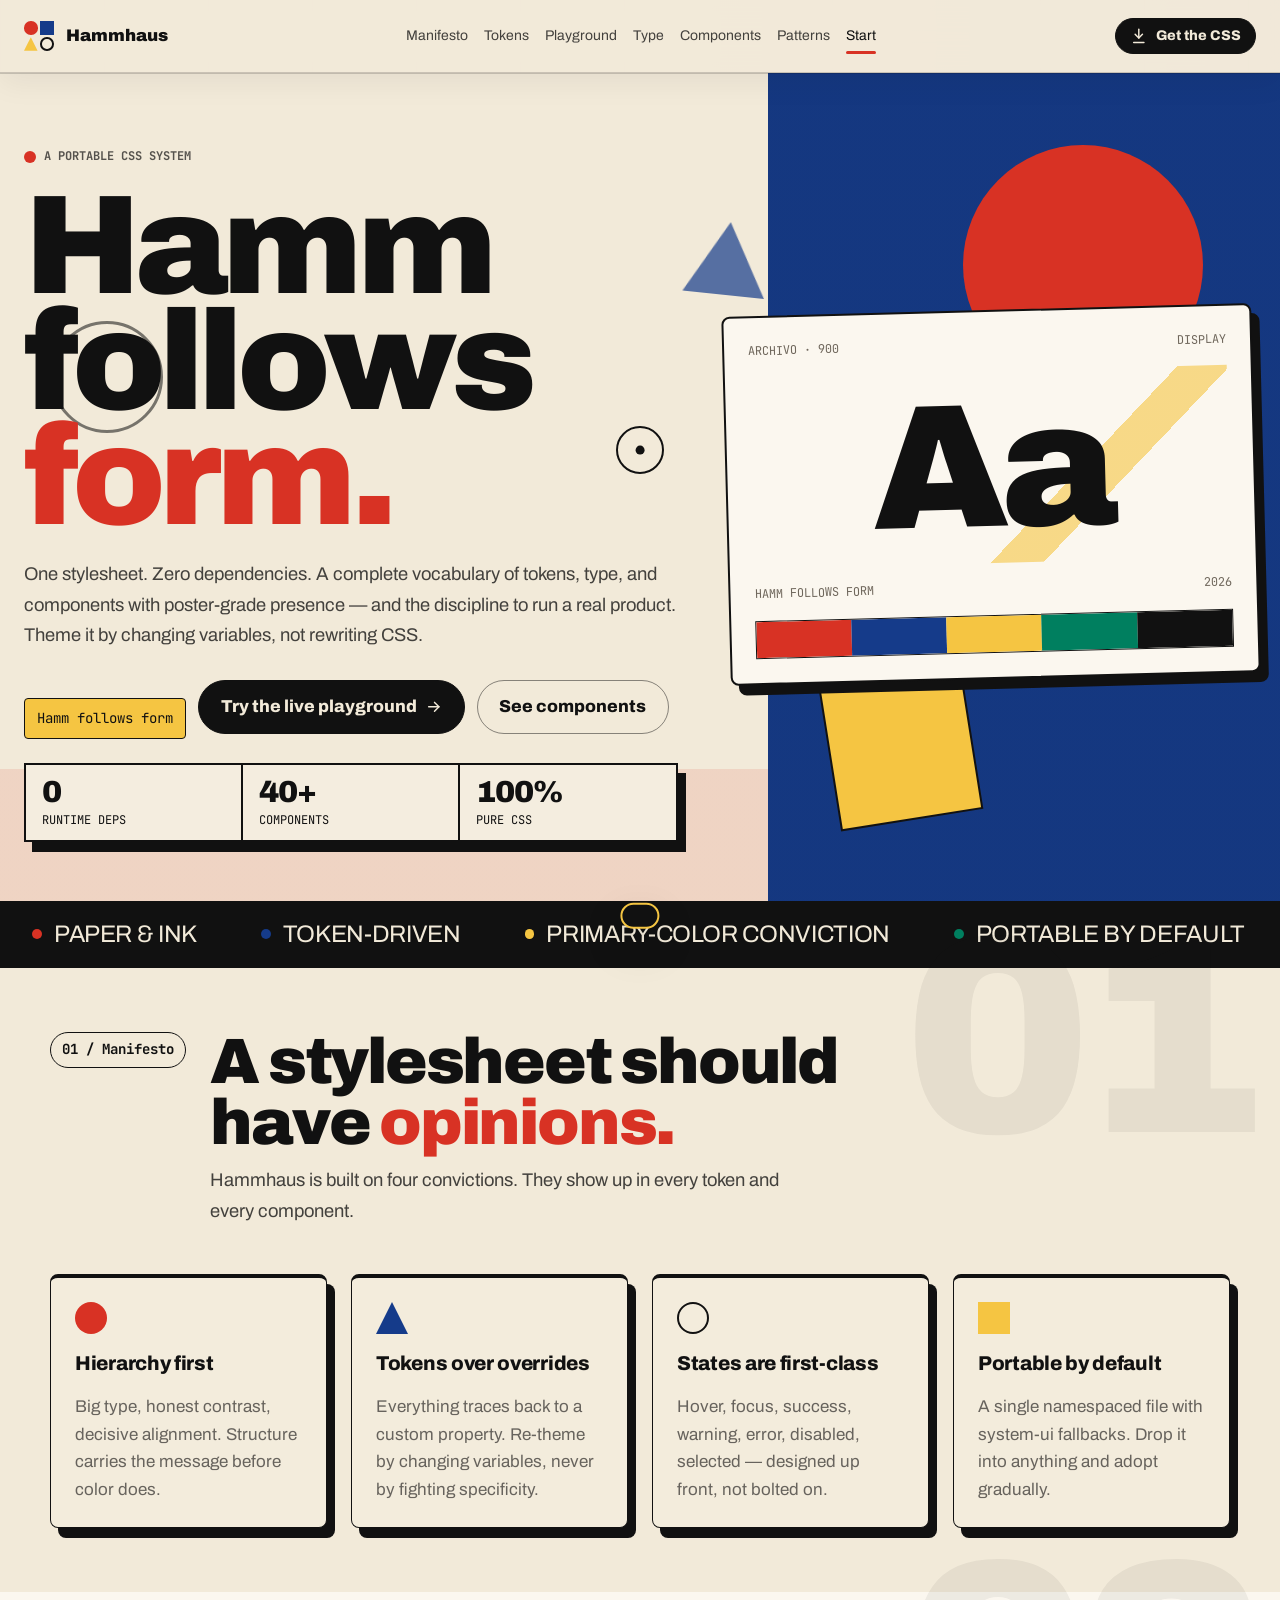
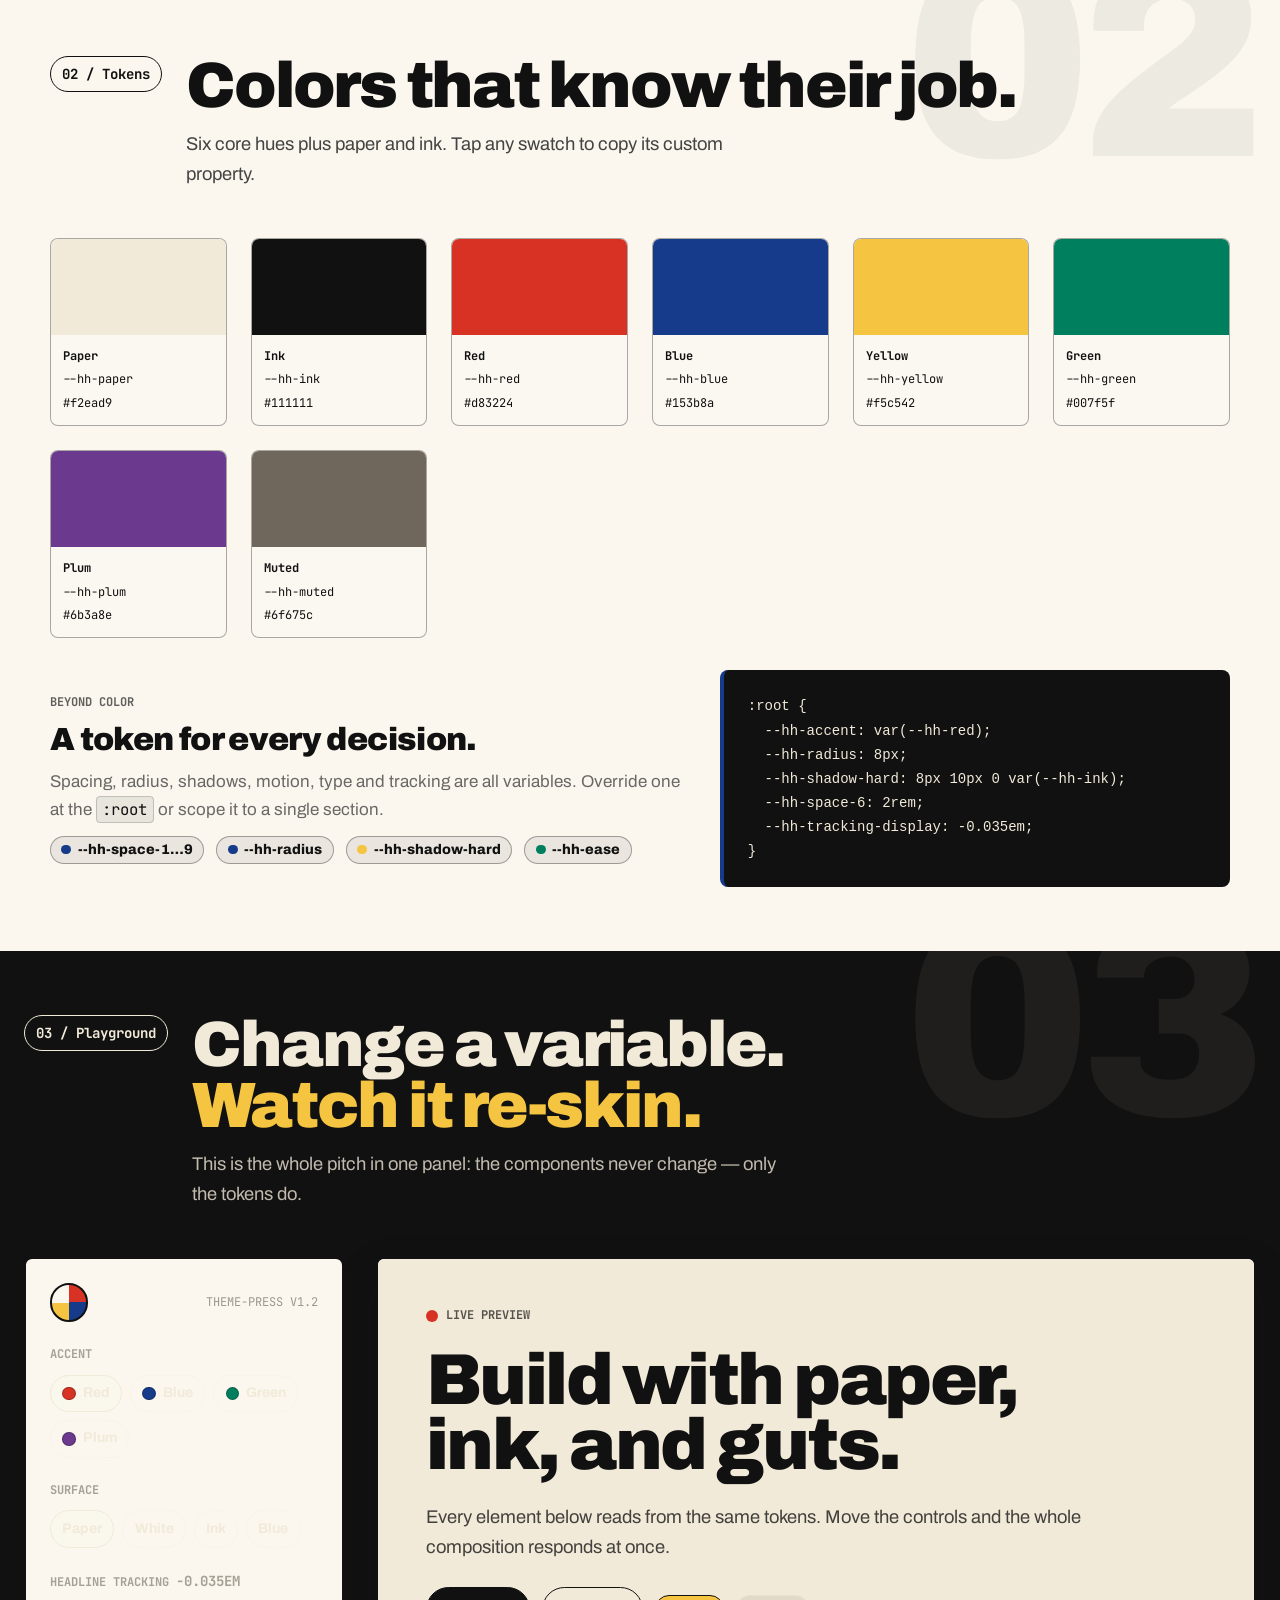
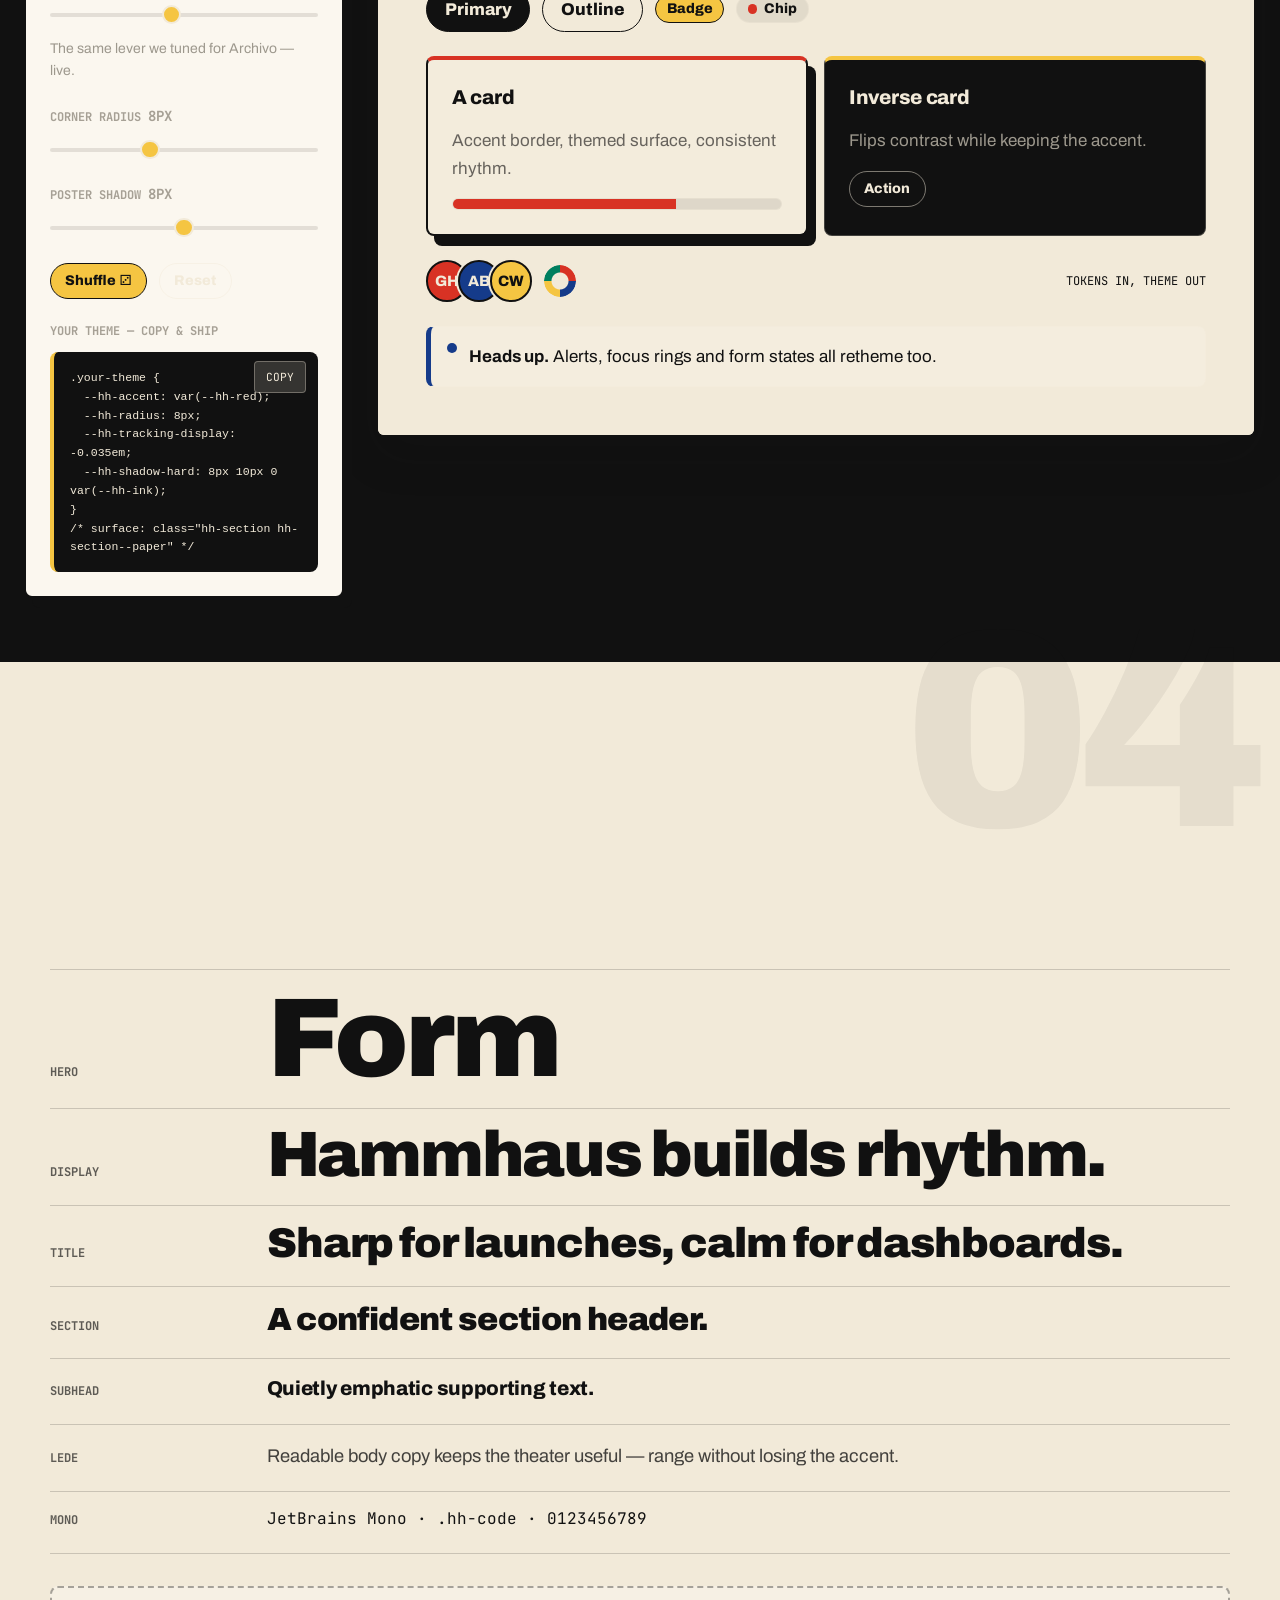
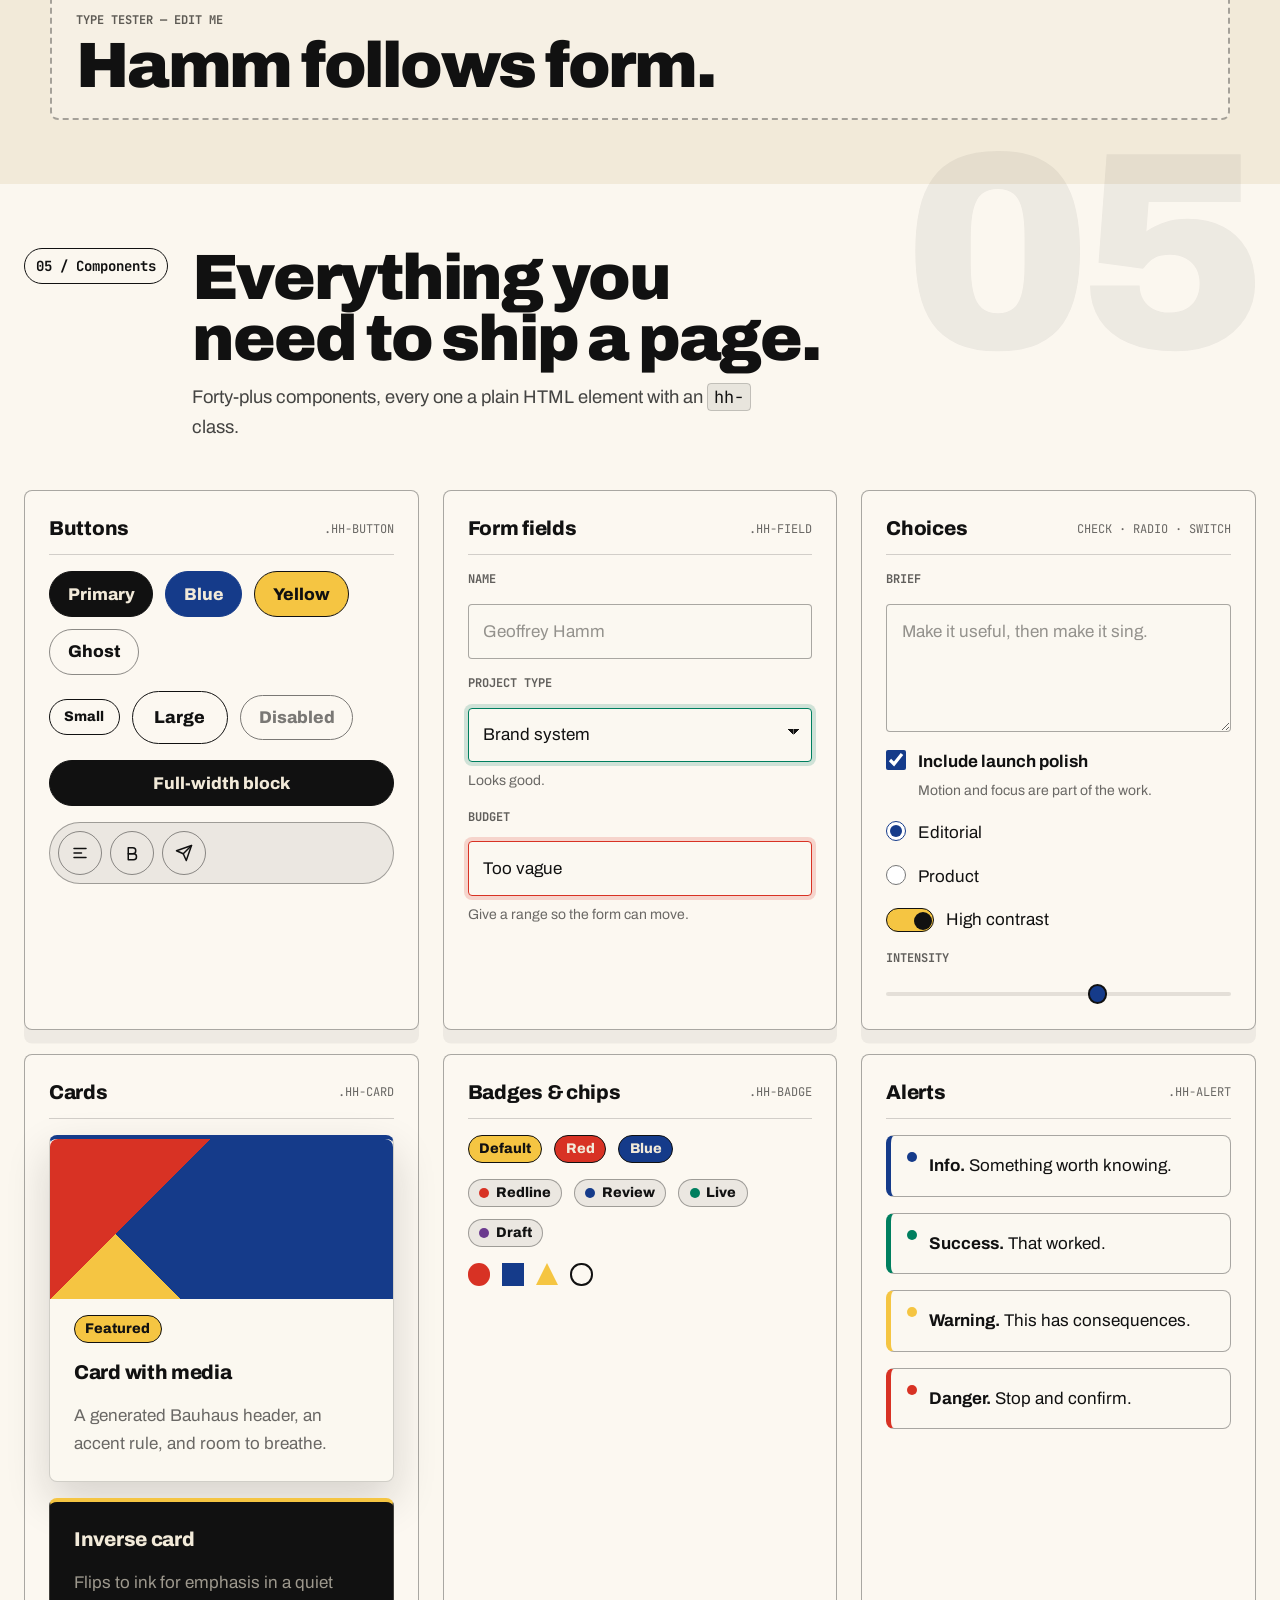
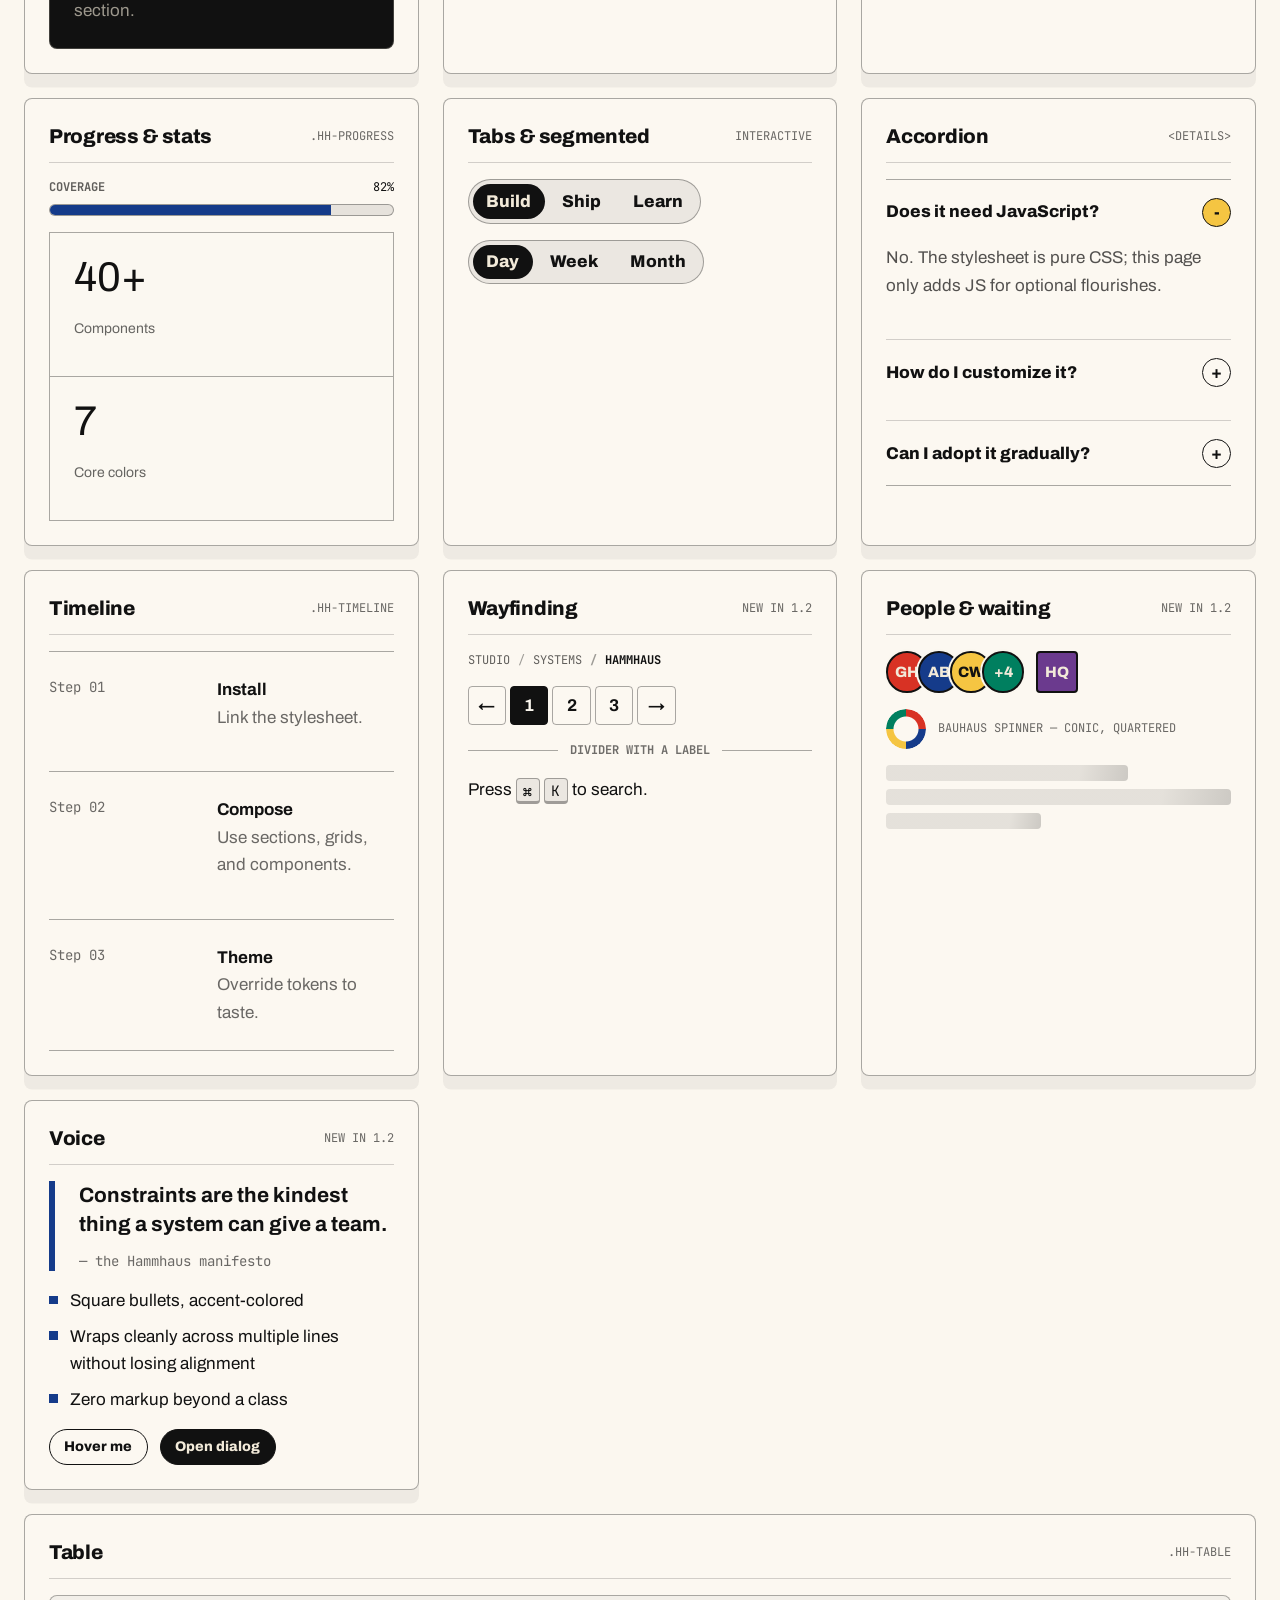
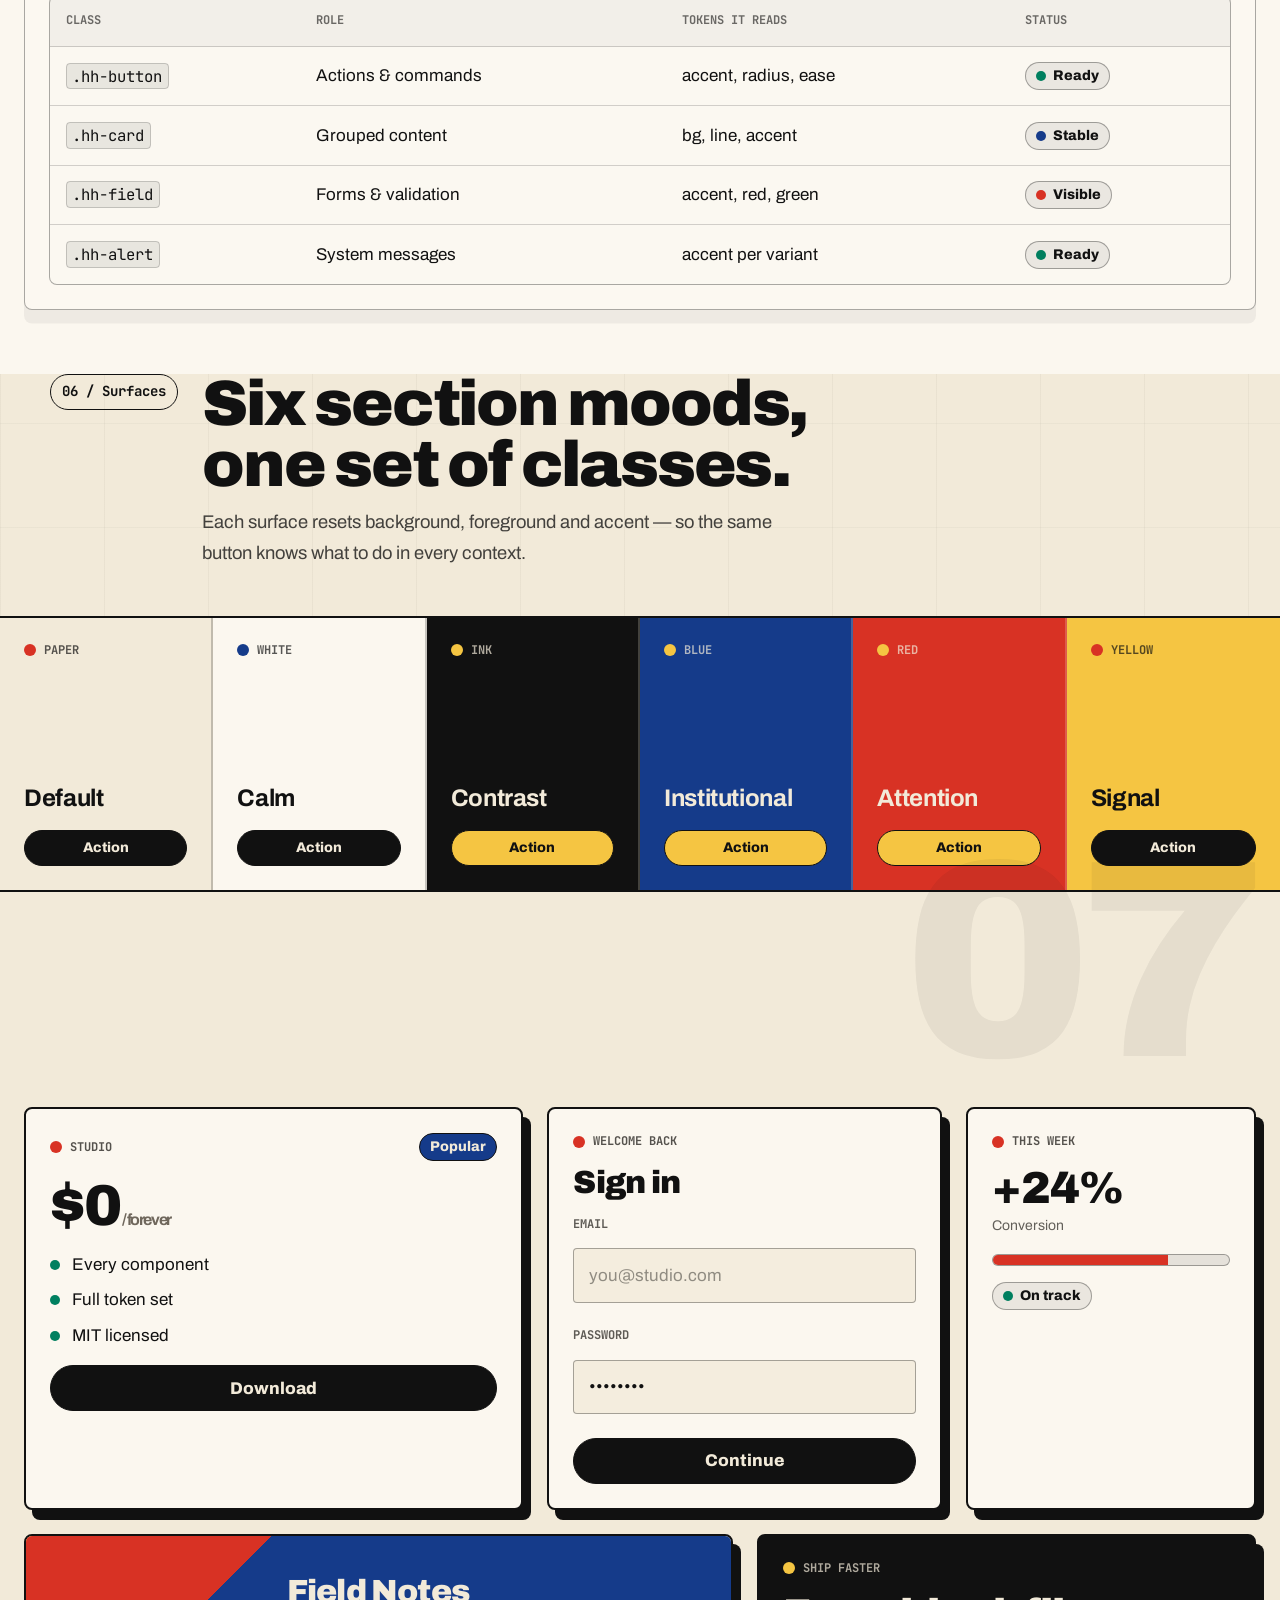
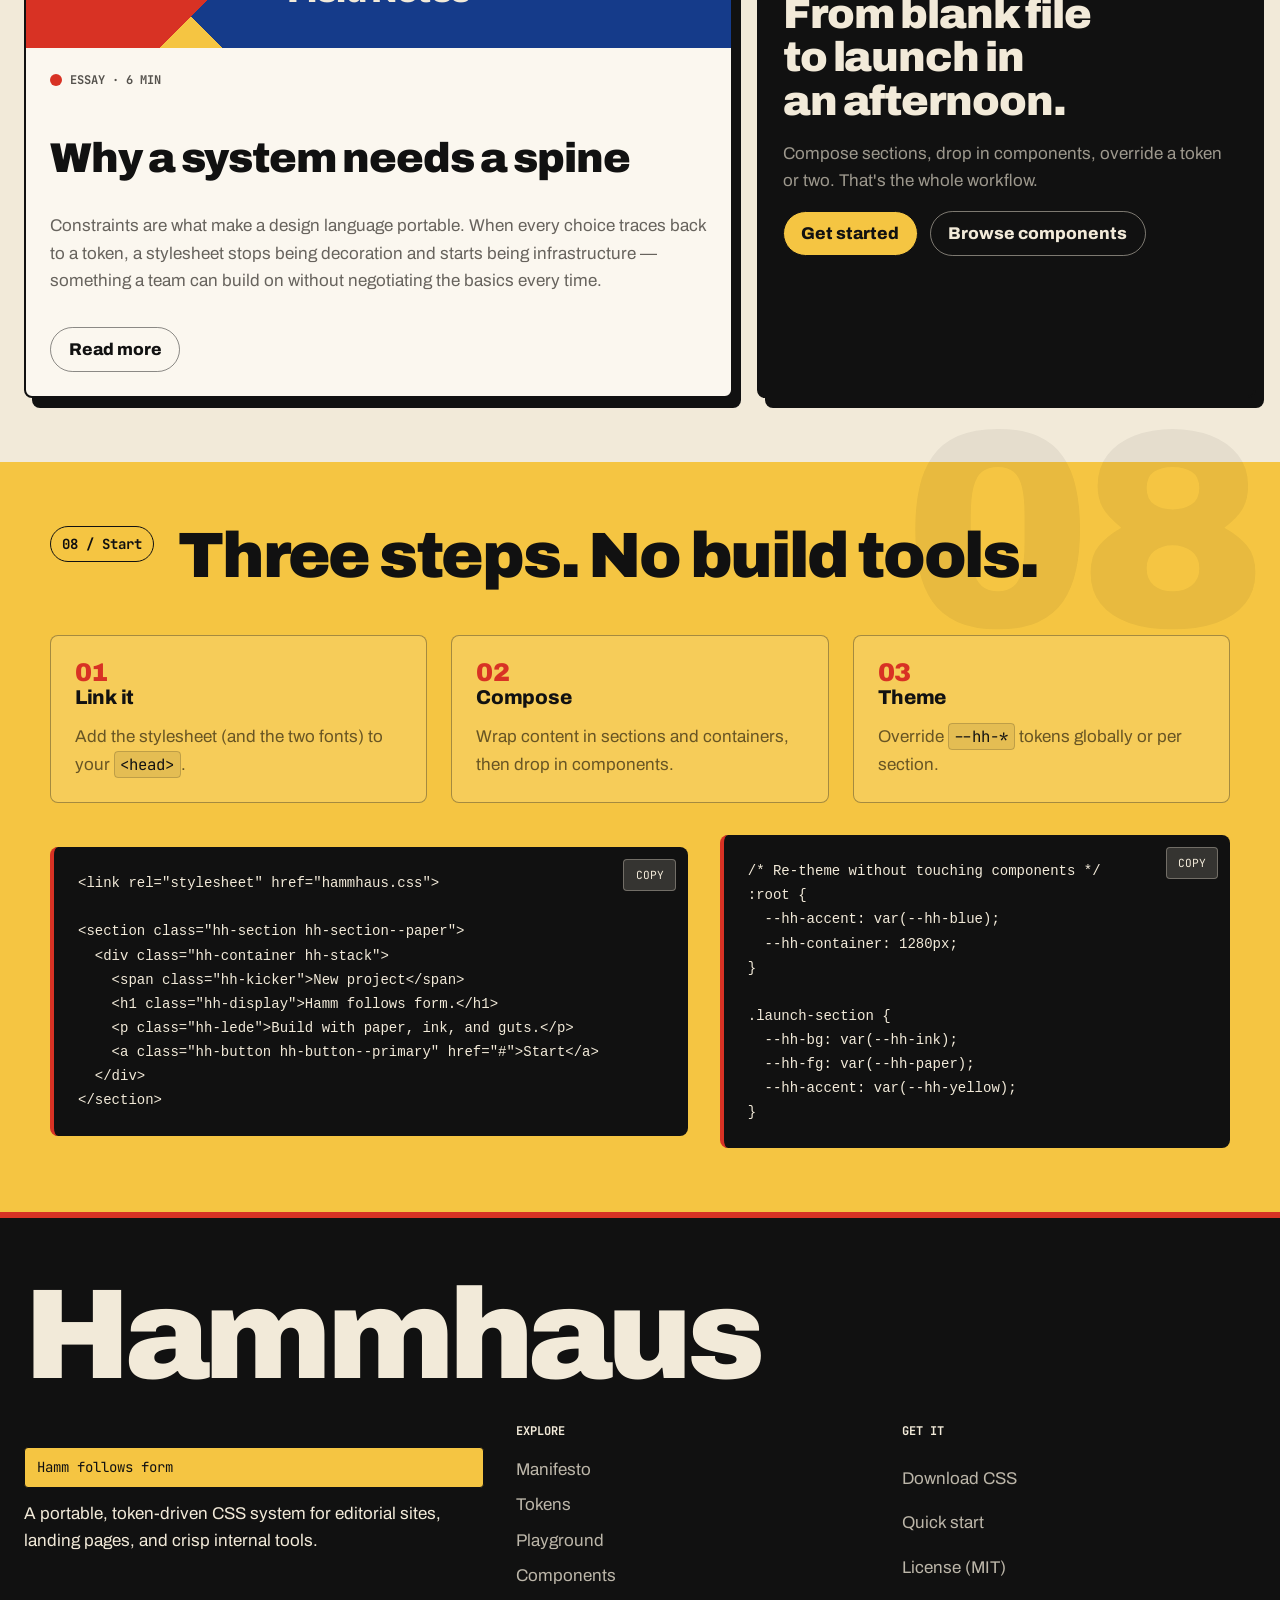
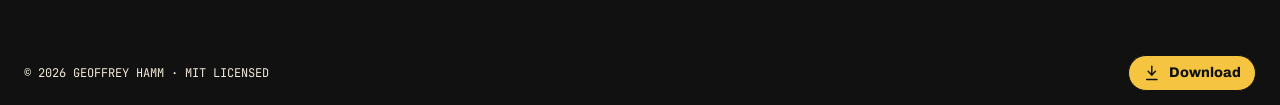
==== commit c4b69bce: "Hammhaus v1.2: 12 new components + theme-press playground Round out the system so common page furnit" ====
--- a/showcase.html
+++ b/showcase.html
@@ -84,7 +84,7 @@
             </div>
             <dl class="sx-hero__stats" aria-label="At a glance">
               <div><dt>0</dt><dd>Runtime deps</dd></div>
-              <div><dt>30+</dt><dd>Components</dd></div>
+              <div><dt>40+</dt><dd>Components</dd></div>
               <div><dt>100%</dt><dd>Pure CSS</dd></div>
             </dl>
           </div>
@@ -250,13 +250,17 @@
 
           <div class="sx-lab sx-reveal">
             <form class="sx-lab__controls" aria-label="Theme controls">
+              <div class="hh-cluster hh-justify-between">
+                <span class="sx-lab__seal" aria-hidden="true"></span>
+                <span class="hh-mono hh-muted">theme-press v1.2</span>
+              </div>
               <div class="sx-control">
                 <span class="hh-label hh-mb-0">Accent</span>
                 <div class="sx-choices" id="ctl-accent">
-                  <button class="sx-choice" type="button" data-accent="var(--hh-red)" style="--sx-choice: var(--hh-red)" aria-pressed="true">Red</button>
-                  <button class="sx-choice" type="button" data-accent="var(--hh-blue)" style="--sx-choice: var(--hh-blue)" aria-pressed="false">Blue</button>
-                  <button class="sx-choice" type="button" data-accent="var(--hh-green)" style="--sx-choice: var(--hh-green)" aria-pressed="false">Green</button>
-                  <button class="sx-choice" type="button" data-accent="var(--hh-plum)" style="--sx-choice: var(--hh-plum)" aria-pressed="false">Plum</button>
+                  <button class="sx-choice" type="button" data-accent="--hh-red" style="--sx-choice: var(--hh-red)" aria-pressed="true">Red</button>
+                  <button class="sx-choice" type="button" data-accent="--hh-blue" style="--sx-choice: var(--hh-blue)" aria-pressed="false">Blue</button>
+                  <button class="sx-choice" type="button" data-accent="--hh-green" style="--sx-choice: var(--hh-green)" aria-pressed="false">Green</button>
+                  <button class="sx-choice" type="button" data-accent="--hh-plum" style="--sx-choice: var(--hh-plum)" aria-pressed="false">Plum</button>
                 </div>
               </div>
               <div class="sx-control">
@@ -272,14 +276,29 @@
                 <label class="hh-label hh-mb-0" for="ctl-tracking">Headline tracking
                   <span class="sx-range-out" id="out-tracking">-0.035em</span>
                 </label>
-                <input class="sx-range" id="ctl-tracking" type="range" min="-0.08" max="0.02" step="0.005" value="-0.035">
+                <input class="hh-range" id="ctl-tracking" type="range" min="-0.08" max="0.02" step="0.005" value="-0.035">
                 <span class="hh-help">The same lever we tuned for Archivo — live.</span>
               </div>
               <div class="sx-control">
                 <label class="hh-label hh-mb-0" for="ctl-radius">Corner radius
                   <span class="sx-range-out" id="out-radius">8px</span>
                 </label>
-                <input class="sx-range" id="ctl-radius" type="range" min="0" max="22" step="1" value="8">
+                <input class="hh-range" id="ctl-radius" type="range" min="0" max="22" step="1" value="8">
+              </div>
+              <div class="sx-control">
+                <label class="hh-label hh-mb-0" for="ctl-shadow">Poster shadow
+                  <span class="sx-range-out" id="out-shadow">8px</span>
+                </label>
+                <input class="hh-range" id="ctl-shadow" type="range" min="0" max="16" step="1" value="8">
+              </div>
+              <div class="hh-cluster">
+                <button class="hh-button hh-button--yellow hh-button--small" type="button" id="ctl-shuffle">Shuffle ⚂</button>
+                <button class="hh-button hh-button--ghost hh-button--small" type="button" id="ctl-reset">Reset</button>
+              </div>
+              <div class="sx-control sx-codeblock">
+                <span class="hh-label hh-mb-0">Your theme — copy &amp; ship</span>
+                <pre class="hh-code-block"><code id="sx-theme-code"></code></pre>
+                <button class="sx-copy-btn" type="button" data-copy-prev style="top: 2.4rem;">Copy</button>
               </div>
             </form>
 
@@ -308,6 +327,17 @@
                     <a class="hh-button hh-button--ghost hh-button--small hh-w-fit" href="#playground">Action</a>
                   </article>
                 </div>
+                <div class="hh-cluster hh-justify-between">
+                  <div class="hh-cluster">
+                    <ul class="hh-avatar-group" aria-label="Crew">
+                      <li class="hh-avatar" style="--hh-avatar-bg: var(--hh-red);">GH</li>
+                      <li class="hh-avatar" style="--hh-avatar-bg: var(--hh-blue);">AB</li>
+                      <li class="hh-avatar" style="--hh-avatar-bg: var(--hh-yellow); --hh-avatar-fg: var(--hh-ink);">CW</li>
+                    </ul>
+                    <span class="hh-spinner" style="--hh-spinner-size: 2rem;" role="status" aria-label="Loading"></span>
+                  </div>
+                  <span class="hh-mono">tokens in, theme out</span>
+                </div>
                 <div class="hh-alert hh-alert--info">
                   <span class="hh-dot hh-dot--blue" aria-hidden="true"></span>
                   <div><strong>Heads up.</strong> Alerts, focus rings and form states all retheme too.</div>
@@ -380,7 +410,7 @@
             <span class="sx-head__index">05 / Components</span>
             <div class="sx-head__body">
               <h2 class="hh-display" id="components-title">Everything you need to ship a page.</h2>
-              <p class="hh-lede sx-head__lead">Thirty-plus components, every one a plain HTML element with an <code class="hh-code">hh-</code> class.</p>
+              <p class="hh-lede sx-head__lead">Forty-plus components, every one a plain HTML element with an <code class="hh-code">hh-</code> class.</p>
             </div>
           </div>
 
@@ -446,6 +476,10 @@
                 <label class="hh-radio"><input name="tone" type="radio" checked> <span>Editorial</span></label>
                 <label class="hh-radio"><input name="tone" type="radio"> <span>Product</span></label>
                 <label class="hh-switch"><input type="checkbox" checked><span class="hh-switch__track" aria-hidden="true"></span><span>High contrast</span></label>
+                <label class="hh-field">
+                  <span class="hh-label">Intensity</span>
+                  <input class="hh-range" type="range" min="0" max="100" value="62">
+                </label>
               </form>
             </article>
 
@@ -510,7 +544,7 @@
                   <div class="hh-progress__track"><span class="hh-progress__bar" style="--hh-progress: 82%;"></span></div>
                 </div>
                 <div class="hh-stat-grid">
-                  <div class="hh-stat"><span class="hh-stat__value">30+</span><span class="hh-stat__label">Components</span></div>
+                  <div class="hh-stat"><span class="hh-stat__value">40+</span><span class="hh-stat__label">Components</span></div>
                   <div class="hh-stat"><span class="hh-stat__value">7</span><span class="hh-stat__label">Core colors</span></div>
                 </div>
               </div>
@@ -551,6 +585,76 @@
                 <li class="hh-timeline__item"><time class="hh-timeline__time">Step 02</time><div><strong>Compose</strong><p class="hh-muted">Use sections, grids, and components.</p></div></li>
                 <li class="hh-timeline__item"><time class="hh-timeline__time">Step 03</time><div><strong>Theme</strong><p class="hh-muted">Override tokens to taste.</p></div></li>
               </ol>
+            </article>
+
+            <!-- Wayfinding -->
+            <article class="sx-spec">
+              <div class="sx-spec__head"><h3 class="hh-subhead">Wayfinding</h3><span class="hh-mono hh-muted">new in 1.2</span></div>
+              <div class="sx-spec__demo">
+                <nav aria-label="Breadcrumb">
+                  <ol class="hh-breadcrumbs">
+                    <li><a href="#top">Studio</a></li>
+                    <li><a href="#components">Systems</a></li>
+                    <li aria-current="page">Hammhaus</li>
+                  </ol>
+                </nav>
+                <nav aria-label="Pagination">
+                  <ul class="hh-pagination">
+                    <li><a class="hh-page" href="#components" aria-label="Previous">←</a></li>
+                    <li><a class="hh-page" href="#components" aria-current="page">1</a></li>
+                    <li><a class="hh-page" href="#components">2</a></li>
+                    <li><a class="hh-page" href="#components">3</a></li>
+                    <li><a class="hh-page" href="#components" aria-label="Next">→</a></li>
+                  </ul>
+                </nav>
+                <div class="hh-divider">Divider with a label</div>
+                <p class="hh-mb-0">Press <kbd class="hh-kbd">⌘</kbd> <kbd class="hh-kbd">K</kbd> to search.</p>
+              </div>
+            </article>
+
+            <!-- People & waiting -->
+            <article class="sx-spec">
+              <div class="sx-spec__head"><h3 class="hh-subhead">People &amp; waiting</h3><span class="hh-mono hh-muted">new in 1.2</span></div>
+              <div class="sx-spec__demo">
+                <div class="hh-cluster">
+                  <ul class="hh-avatar-group" aria-label="Team">
+                    <li class="hh-avatar" style="--hh-avatar-bg: var(--hh-red);">GH</li>
+                    <li class="hh-avatar" style="--hh-avatar-bg: var(--hh-blue);">AB</li>
+                    <li class="hh-avatar" style="--hh-avatar-bg: var(--hh-yellow); --hh-avatar-fg: var(--hh-ink);">CW</li>
+                    <li class="hh-avatar" style="--hh-avatar-bg: var(--hh-green);">+4</li>
+                  </ul>
+                  <span class="hh-avatar hh-avatar--square" style="--hh-avatar-bg: var(--hh-plum);">HQ</span>
+                </div>
+                <div class="hh-cluster">
+                  <span class="hh-spinner" role="status" aria-label="Loading"></span>
+                  <span class="hh-mono hh-muted">Bauhaus spinner — conic, quartered</span>
+                </div>
+                <div class="hh-stack" style="--hh-stack-gap: var(--hh-space-2);" aria-hidden="true">
+                  <span class="hh-skeleton" style="max-width: 70%;"></span>
+                  <span class="hh-skeleton"></span>
+                  <span class="hh-skeleton" style="max-width: 45%;"></span>
+                </div>
+              </div>
+            </article>
+
+            <!-- Voice -->
+            <article class="sx-spec">
+              <div class="sx-spec__head"><h3 class="hh-subhead">Voice</h3><span class="hh-mono hh-muted">new in 1.2</span></div>
+              <div class="sx-spec__demo">
+                <blockquote class="hh-quote">
+                  Constraints are the kindest thing a system can give a team.
+                  <footer>— the Hammhaus manifesto</footer>
+                </blockquote>
+                <ul class="hh-list">
+                  <li>Square bullets, accent-colored</li>
+                  <li>Wraps cleanly across multiple lines without losing alignment</li>
+                  <li>Zero markup beyond a class</li>
+                </ul>
+                <div class="hh-cluster">
+                  <button class="hh-button hh-button--small" type="button" data-hh-tip="Tooltips are pure CSS — data-hh-tip">Hover me</button>
+                  <button class="hh-button hh-button--primary hh-button--small" type="button" data-dialog-open="sx-dialog">Open dialog</button>
+                </div>
+              </div>
             </article>
 
             <!-- Table (wide) -->
@@ -790,6 +894,18 @@
         </div>
       </div>
     </footer>
+
+    <dialog class="hh-dialog" id="sx-dialog">
+      <form method="dialog" class="hh-stack" style="--hh-stack-gap: var(--hh-space-4);">
+        <span class="hh-kicker">Native dialog</span>
+        <h3 class="hh-title">Styled by one class.</h3>
+        <p class="hh-muted"><code class="hh-code">.hh-dialog</code> dresses the platform <code class="hh-code">&lt;dialog&gt;</code> element — hard shadow, blurred backdrop, zero JavaScript beyond <code class="hh-code">showModal()</code>.</p>
+        <div class="hh-cluster">
+          <button class="hh-button hh-button--primary" value="ok">Beautiful</button>
+          <button class="hh-button hh-button--ghost" value="cancel">Close</button>
+        </div>
+      </form>
+    </dialog>
 
     <div class="sx-toast" role="status" aria-live="polite" id="sx-toast"></div>
 
@@ -870,38 +986,77 @@
         const preview = document.getElementById("sx-preview");
         if (preview) {
           const surfaces = ["hh-section--paper", "hh-section--white", "hh-section--ink", "hh-section--blue", "hh-section--yellow"];
-          const press = (group, btn) => {
-            group.querySelectorAll("button").forEach((b) => b.setAttribute("aria-pressed", b === btn ? "true" : "false"));
+          const defaults = { accent: "--hh-red", surface: "hh-section--paper", tracking: -0.035, radius: 8, shadow: 8 };
+          const state = { ...defaults };
+          const $ = (id) => document.getElementById(id);
+          const ctl = {
+            accent: $("ctl-accent"), surface: $("ctl-surface"),
+            tracking: $("ctl-tracking"), radius: $("ctl-radius"), shadow: $("ctl-shadow"),
+            shuffle: $("ctl-shuffle"), reset: $("ctl-reset"),
+            outT: $("out-tracking"), outR: $("out-radius"), outS: $("out-shadow"),
+            code: $("sx-theme-code"),
           };
-          const accentCtl = document.getElementById("ctl-accent");
-          accentCtl?.addEventListener("click", (e) => {
+
+          const render = () => {
+            const trackingVal = state.tracking.toFixed(3) + "em";
+            const shadowVal = `${state.shadow}px ${Math.round(state.shadow * 1.25)}px 0 var(--hh-ink)`;
+            preview.style.setProperty("--hh-accent", `var(${state.accent})`);
+            preview.style.setProperty("--hh-tracking-display", trackingVal);
+            preview.style.setProperty("--hh-radius", state.radius + "px");
+            preview.style.setProperty("--hh-radius-sm", Math.round(state.radius / 2) + "px");
+            preview.style.setProperty("--hh-shadow-hard", shadowVal);
+            surfaces.forEach((s) => preview.classList.remove(s));
+            preview.classList.add(state.surface);
+
+            ctl.accent?.querySelectorAll("button").forEach((b) => b.setAttribute("aria-pressed", String(b.dataset.accent === state.accent)));
+            ctl.surface?.querySelectorAll("button").forEach((b) => b.setAttribute("aria-pressed", String(b.dataset.surface === state.surface)));
+            if (ctl.tracking) ctl.tracking.value = state.tracking;
+            if (ctl.radius) ctl.radius.value = state.radius;
+            if (ctl.shadow) ctl.shadow.value = state.shadow;
+            if (ctl.outT) ctl.outT.textContent = trackingVal;
+            if (ctl.outR) ctl.outR.textContent = state.radius + "px";
+            if (ctl.outS) ctl.outS.textContent = state.shadow + "px";
+            if (ctl.code) ctl.code.textContent =
+`.your-theme {
+  --hh-accent: var(${state.accent});
+  --hh-radius: ${state.radius}px;
+  --hh-tracking-display: ${trackingVal};
+  --hh-shadow-hard: ${shadowVal};
+}
+/* surface: class="hh-section ${state.surface}" */`;
+          };
+
+          ctl.accent?.addEventListener("click", (e) => {
             const btn = e.target.closest("button"); if (!btn) return;
-            preview.style.setProperty("--hh-accent", btn.dataset.accent);
-            press(accentCtl, btn);
+            state.accent = btn.dataset.accent; render();
           });
-          const surfaceCtl = document.getElementById("ctl-surface");
-          surfaceCtl?.addEventListener("click", (e) => {
+          ctl.surface?.addEventListener("click", (e) => {
             const btn = e.target.closest("button"); if (!btn) return;
-            surfaces.forEach((s) => preview.classList.remove(s));
-            preview.classList.add(btn.dataset.surface);
-            press(surfaceCtl, btn);
+            state.surface = btn.dataset.surface; render();
           });
-          const trackingCtl = document.getElementById("ctl-tracking");
-          const trackingOut = document.getElementById("out-tracking");
-          trackingCtl?.addEventListener("input", () => {
-            const v = (+trackingCtl.value).toFixed(3) + "em";
-            preview.style.setProperty("--hh-tracking-display", v);
-            if (trackingOut) trackingOut.textContent = v;
+          ctl.tracking?.addEventListener("input", () => { state.tracking = +ctl.tracking.value; render(); });
+          ctl.radius?.addEventListener("input", () => { state.radius = +ctl.radius.value; render(); });
+          ctl.shadow?.addEventListener("input", () => { state.shadow = +ctl.shadow.value; render(); });
+
+          ctl.shuffle?.addEventListener("click", () => {
+            const pick = (arr) => arr[Math.floor(Math.random() * arr.length)];
+            state.accent = pick(["--hh-red", "--hh-blue", "--hh-green", "--hh-plum"]);
+            state.surface = pick(["hh-section--paper", "hh-section--white", "hh-section--ink", "hh-section--blue"]);
+            state.tracking = +((Math.random() * 0.1 - 0.08).toFixed(3));
+            state.radius = Math.floor(Math.random() * 23);
+            state.shadow = Math.floor(Math.random() * 17);
+            render();
+            showToast("Shuffled — copy the CSS if you love it");
           });
-          const radiusCtl = document.getElementById("ctl-radius");
-          const radiusOut = document.getElementById("out-radius");
-          radiusCtl?.addEventListener("input", () => {
-            const v = radiusCtl.value + "px";
-            preview.style.setProperty("--hh-radius", v);
-            preview.style.setProperty("--hh-radius-sm", Math.max(0, radiusCtl.value / 2) + "px");
-            if (radiusOut) radiusOut.textContent = v;
-          });
+          ctl.reset?.addEventListener("click", () => { Object.assign(state, defaults); render(); });
+
+          render();
         }
+
+        /* ---- Dialog demo ----------------------------------------------- */
+        document.querySelectorAll("[data-dialog-open]").forEach((btn) => {
+          btn.addEventListener("click", () => document.getElementById(btn.dataset.dialogOpen)?.showModal());
+        });
 
         /* ---- Scroll reveal -------------------------------------------- */
         const reveals = document.querySelectorAll(".sx-reveal");
--- a/hammhaus.css
+++ b/hammhaus.css
@@ -1,5 +1,5 @@
 /*!
- * Hammhaus v1.1.0
+ * Hammhaus v1.2.0
  * Motto: "Hamm follows form"
  * Copyright (c) 2026 Geoffrey Hamm.
  * Released under the MIT License. Use it, ship it, remix it.
@@ -1091,6 +1091,52 @@
   transform: translateX(1.5rem);
 }
 
+.hh-range {
+  appearance: none;
+  -webkit-appearance: none;
+  width: 100%;
+  height: 1.4rem;
+  margin: 0;
+  background: transparent;
+  cursor: pointer;
+}
+
+.hh-range::-webkit-slider-runnable-track {
+  height: 4px;
+  border-radius: var(--hh-radius-pill);
+  background: color-mix(in srgb, currentColor 26%, transparent);
+}
+
+.hh-range::-moz-range-track {
+  height: 4px;
+  border-radius: var(--hh-radius-pill);
+  background: color-mix(in srgb, currentColor 26%, transparent);
+}
+
+.hh-range::-webkit-slider-thumb {
+  -webkit-appearance: none;
+  appearance: none;
+  width: 1.2rem;
+  height: 1.2rem;
+  margin-top: calc((4px - 1.2rem) / 2);
+  border-radius: 50%;
+  background: var(--hh-accent);
+  border: 2px solid var(--hh-fg);
+  transition: transform 160ms var(--hh-ease);
+}
+
+.hh-range::-moz-range-thumb {
+  width: 1.2rem;
+  height: 1.2rem;
+  border-radius: 50%;
+  background: var(--hh-accent);
+  border: 2px solid var(--hh-fg);
+  transition: transform 160ms var(--hh-ease);
+}
+
+.hh-range:hover::-webkit-slider-thumb { transform: scale(1.18); }
+.hh-range:hover::-moz-range-thumb { transform: scale(1.18); }
+
 /* ==========================================================================
    Feedback: alerts, stats, progress
    ========================================================================== */
@@ -1192,9 +1238,11 @@
 }
 
 .hh-progress__bar {
+  display: block;
   block-size: 100%;
   inline-size: var(--hh-progress, 50%);
   background: var(--hh-accent);
+  transition: inline-size 280ms var(--hh-ease);
 }
 
 /* ==========================================================================
@@ -1320,6 +1368,281 @@
   border: 1px solid var(--hh-line-strong);
   border-radius: var(--hh-radius-pill);
   background: color-mix(in srgb, currentColor 7%, transparent);
+}
+
+.hh-breadcrumbs {
+  display: flex;
+  flex-wrap: wrap;
+  align-items: center;
+  gap: var(--hh-space-2);
+  margin: 0;
+  padding: 0;
+  list-style: none;
+  font-family: var(--hh-font-mono);
+  font-size: var(--hh-type-micro);
+  text-transform: uppercase;
+}
+
+.hh-breadcrumbs li {
+  display: inline-flex;
+  align-items: center;
+  gap: var(--hh-space-2);
+}
+
+.hh-breadcrumbs li + li::before {
+  content: "/";
+  color: color-mix(in srgb, currentColor 40%, var(--hh-bg));
+}
+
+.hh-breadcrumbs a {
+  text-decoration: none;
+  color: color-mix(in srgb, currentColor 66%, var(--hh-bg));
+}
+
+.hh-breadcrumbs a:hover { color: currentColor; }
+
+.hh-breadcrumbs [aria-current="page"] { font-weight: 700; }
+
+.hh-pagination {
+  display: flex;
+  flex-wrap: wrap;
+  gap: var(--hh-space-1);
+  margin: 0;
+  padding: 0;
+  list-style: none;
+}
+
+.hh-page {
+  display: inline-grid;
+  place-items: center;
+  min-inline-size: 2.4rem;
+  block-size: 2.4rem;
+  padding-inline: 0.5rem;
+  font: inherit;
+  font-weight: 700;
+  color: currentColor;
+  background: transparent;
+  border: 1.5px solid var(--hh-line-strong);
+  border-radius: var(--hh-radius-sm);
+  text-decoration: none;
+  cursor: pointer;
+  transition: border-color 160ms var(--hh-ease), background-color 160ms var(--hh-ease);
+}
+
+.hh-page:hover { border-color: currentColor; }
+
+.hh-page[aria-current="page"] {
+  background: var(--hh-fg);
+  color: var(--hh-bg);
+  border-color: var(--hh-fg);
+}
+
+/* ==========================================================================
+   Voice: quote, list, divider, kbd
+   ========================================================================== */
+
+.hh-quote {
+  display: grid;
+  gap: var(--hh-space-3);
+  margin: 0;
+  padding-inline-start: var(--hh-space-5);
+  border-inline-start: 6px solid var(--hh-accent);
+  font-size: 1.3rem;
+  font-weight: 700;
+  line-height: 1.4;
+  text-wrap: balance;
+}
+
+.hh-quote footer {
+  font-family: var(--hh-font-mono);
+  font-size: var(--hh-type-small);
+  font-weight: 400;
+  color: color-mix(in srgb, currentColor 62%, var(--hh-bg));
+}
+
+.hh-list {
+  display: grid;
+  gap: var(--hh-space-2);
+  margin: 0;
+  padding: 0;
+  list-style: none;
+}
+
+.hh-list li {
+  display: flex;
+  gap: var(--hh-space-3);
+}
+
+.hh-list li::before {
+  content: "";
+  flex: 0 0 auto;
+  inline-size: 0.5em;
+  block-size: 0.5em;
+  margin-block-start: 0.5em;
+  background: var(--hh-accent);
+}
+
+.hh-divider {
+  display: flex;
+  align-items: center;
+  gap: var(--hh-space-3);
+  font-family: var(--hh-font-mono);
+  font-size: var(--hh-type-micro);
+  font-weight: 700;
+  text-transform: uppercase;
+  color: color-mix(in srgb, currentColor 60%, var(--hh-bg));
+}
+
+.hh-divider::before,
+.hh-divider::after {
+  content: "";
+  flex: 1;
+  height: 1px;
+  background: var(--hh-line-strong);
+}
+
+.hh-kbd {
+  font-family: var(--hh-font-mono);
+  font-size: 0.85em;
+  padding: 0.12em 0.45em;
+  background: color-mix(in srgb, currentColor 7%, transparent);
+  border: 1.5px solid var(--hh-line-strong);
+  border-bottom-width: 3px;
+  border-radius: var(--hh-radius-sm);
+}
+
+/* ==========================================================================
+   People & signals: avatar, tooltip, spinner, skeleton
+   ========================================================================== */
+
+.hh-avatar {
+  display: inline-grid;
+  place-items: center;
+  inline-size: var(--hh-avatar-size, 2.6rem);
+  block-size: var(--hh-avatar-size, 2.6rem);
+  overflow: hidden;
+  border-radius: 50%;
+  border: 2px solid var(--hh-fg);
+  background: var(--hh-avatar-bg, var(--hh-blue));
+  color: var(--hh-avatar-fg, var(--hh-paper));
+  font-weight: 800;
+  font-size: calc(var(--hh-avatar-size, 2.6rem) * 0.36);
+  text-transform: uppercase;
+  flex: 0 0 auto;
+}
+
+.hh-avatar img {
+  inline-size: 100%;
+  block-size: 100%;
+  object-fit: cover;
+}
+
+.hh-avatar--square { border-radius: var(--hh-radius-sm); }
+
+.hh-avatar-group {
+  display: flex;
+  margin: 0;
+  padding: 0;
+  list-style: none;
+}
+
+.hh-avatar-group .hh-avatar {
+  margin-inline-start: -0.6rem;
+  box-shadow: 0 0 0 2px var(--hh-bg);
+}
+
+.hh-avatar-group .hh-avatar:first-child { margin-inline-start: 0; }
+
+/* Tooltip: add data-hh-tip="text" to any focusable element. */
+[data-hh-tip] { position: relative; }
+
+[data-hh-tip]::after {
+  content: attr(data-hh-tip);
+  position: absolute;
+  left: 50%;
+  bottom: calc(100% + 0.55rem);
+  z-index: 60;
+  transform: translateX(-50%) translateY(4px);
+  padding: 0.35rem 0.6rem;
+  font-family: var(--hh-font-mono);
+  font-size: var(--hh-type-micro);
+  font-weight: 400;
+  line-height: 1.35;
+  text-transform: none;
+  white-space: nowrap;
+  color: var(--hh-paper);
+  background: var(--hh-ink);
+  border: 1px solid color-mix(in srgb, var(--hh-paper) 28%, transparent);
+  border-radius: var(--hh-radius-sm);
+  opacity: 0;
+  pointer-events: none;
+  transition: opacity 160ms var(--hh-ease), transform 160ms var(--hh-ease);
+}
+
+[data-hh-tip]:hover::after,
+[data-hh-tip]:focus-visible::after {
+  opacity: 1;
+  transform: translateX(-50%) translateY(0);
+}
+
+.hh-spinner {
+  display: inline-block;
+  inline-size: var(--hh-spinner-size, 2.5rem);
+  aspect-ratio: 1;
+  border-radius: 50%;
+  background: conic-gradient(var(--hh-red) 0 25%, var(--hh-blue) 0 50%, var(--hh-yellow) 0 75%, var(--hh-green) 0);
+  -webkit-mask: radial-gradient(farthest-side, transparent calc(100% - 0.5rem), #000 calc(100% - 0.5rem + 1px));
+  mask: radial-gradient(farthest-side, transparent calc(100% - 0.5rem), #000 calc(100% - 0.5rem + 1px));
+  animation: hh-spin 1.1s linear infinite;
+  flex: 0 0 auto;
+}
+
+@keyframes hh-spin {
+  to { transform: rotate(1turn); }
+}
+
+.hh-skeleton {
+  display: block;
+  block-size: var(--hh-skeleton-h, 1rem);
+  border-radius: var(--hh-radius-sm);
+  background: linear-gradient(
+      100deg,
+      color-mix(in srgb, currentColor 10%, transparent) 40%,
+      color-mix(in srgb, currentColor 20%, transparent) 50%,
+      color-mix(in srgb, currentColor 10%, transparent) 60%
+    )
+    0 0 / 200% 100%;
+  animation: hh-shimmer 1.6s linear infinite;
+}
+
+.hh-skeleton--circle {
+  inline-size: var(--hh-skeleton-h, 2.6rem);
+  block-size: var(--hh-skeleton-h, 2.6rem);
+  border-radius: 50%;
+}
+
+@keyframes hh-shimmer {
+  to { background-position: -200% 0; }
+}
+
+/* ==========================================================================
+   Dialog (styles the native <dialog> element)
+   ========================================================================== */
+
+.hh-dialog {
+  width: min(92vw, 32rem);
+  padding: var(--hh-space-6);
+  color: var(--hh-ink);
+  background: var(--hh-paper-3);
+  border: 2px solid var(--hh-ink);
+  border-radius: var(--hh-radius);
+  box-shadow: var(--hh-shadow-hard);
+}
+
+.hh-dialog::backdrop {
+  background: rgba(17, 17, 17, 0.55);
+  -webkit-backdrop-filter: blur(2px);
+  backdrop-filter: blur(2px);
 }
 
 /* ==========================================================================
--- a/showcase.css
+++ b/showcase.css
@@ -391,6 +391,23 @@
   top: 6rem;
 }
 
+/* Bauhaus seal: quartered circle, the control panel's maker's mark. */
+.sx-lab__seal {
+  inline-size: 2.4rem;
+  aspect-ratio: 1;
+  border-radius: 50%;
+  border: 2px solid var(--hh-ink);
+  background: conic-gradient(var(--hh-red) 0 25%, var(--hh-blue) 0 50%, var(--hh-yellow) 0 75%, var(--hh-paper-3) 0);
+}
+
+.sx-lab__controls .hh-code-block {
+  font-size: 0.72rem;
+  line-height: 1.55;
+  padding: var(--hh-space-4);
+  white-space: pre-wrap;
+  overflow-wrap: anywhere;
+}
+
 .sx-control { display: grid; gap: var(--hh-space-3); }
 
 .sx-choices { display: flex; flex-wrap: wrap; gap: 0.5rem; }
@@ -426,8 +443,6 @@
 
 .sx-choice--surface::before { display: none; }
 
-.sx-range { width: 100%; accent-color: var(--hh-accent); }
-
 .sx-range-out {
   font-family: var(--hh-font-mono);
   font-size: var(--hh-type-small);
@@ -462,6 +477,14 @@
   display: grid;
   grid-template-columns: repeat(auto-fit, minmax(min(100%, 13rem), 1fr));
   gap: var(--hh-space-4);
+}
+
+/* First preview card wears the hard shadow so the shadow slider reads.
+   Keep the accent top border — it's the card's signature. */
+.sx-preview__cards .hh-card:first-child {
+  border: 2px solid var(--hh-ink);
+  border-top: 4px solid var(--hh-accent);
+  box-shadow: var(--hh-shadow-hard);
 }
 
 @media (max-width: 880px) {
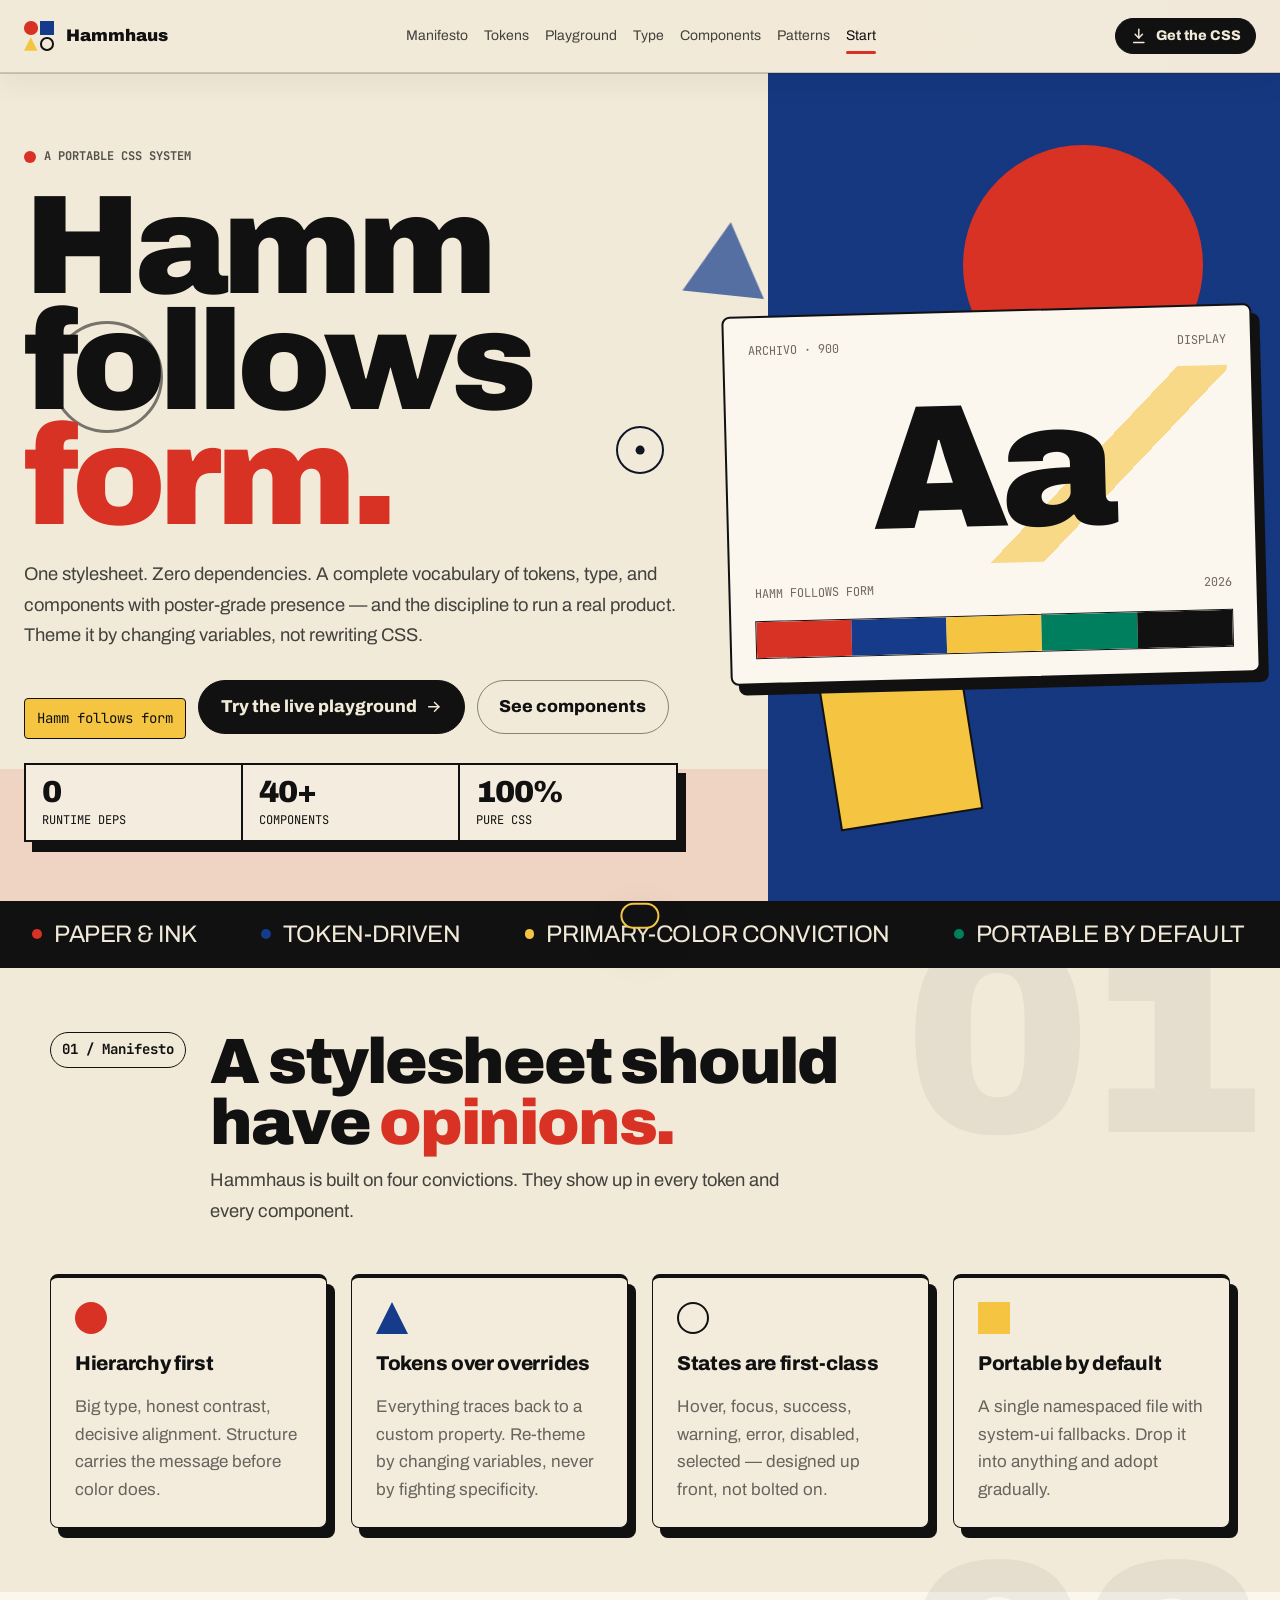
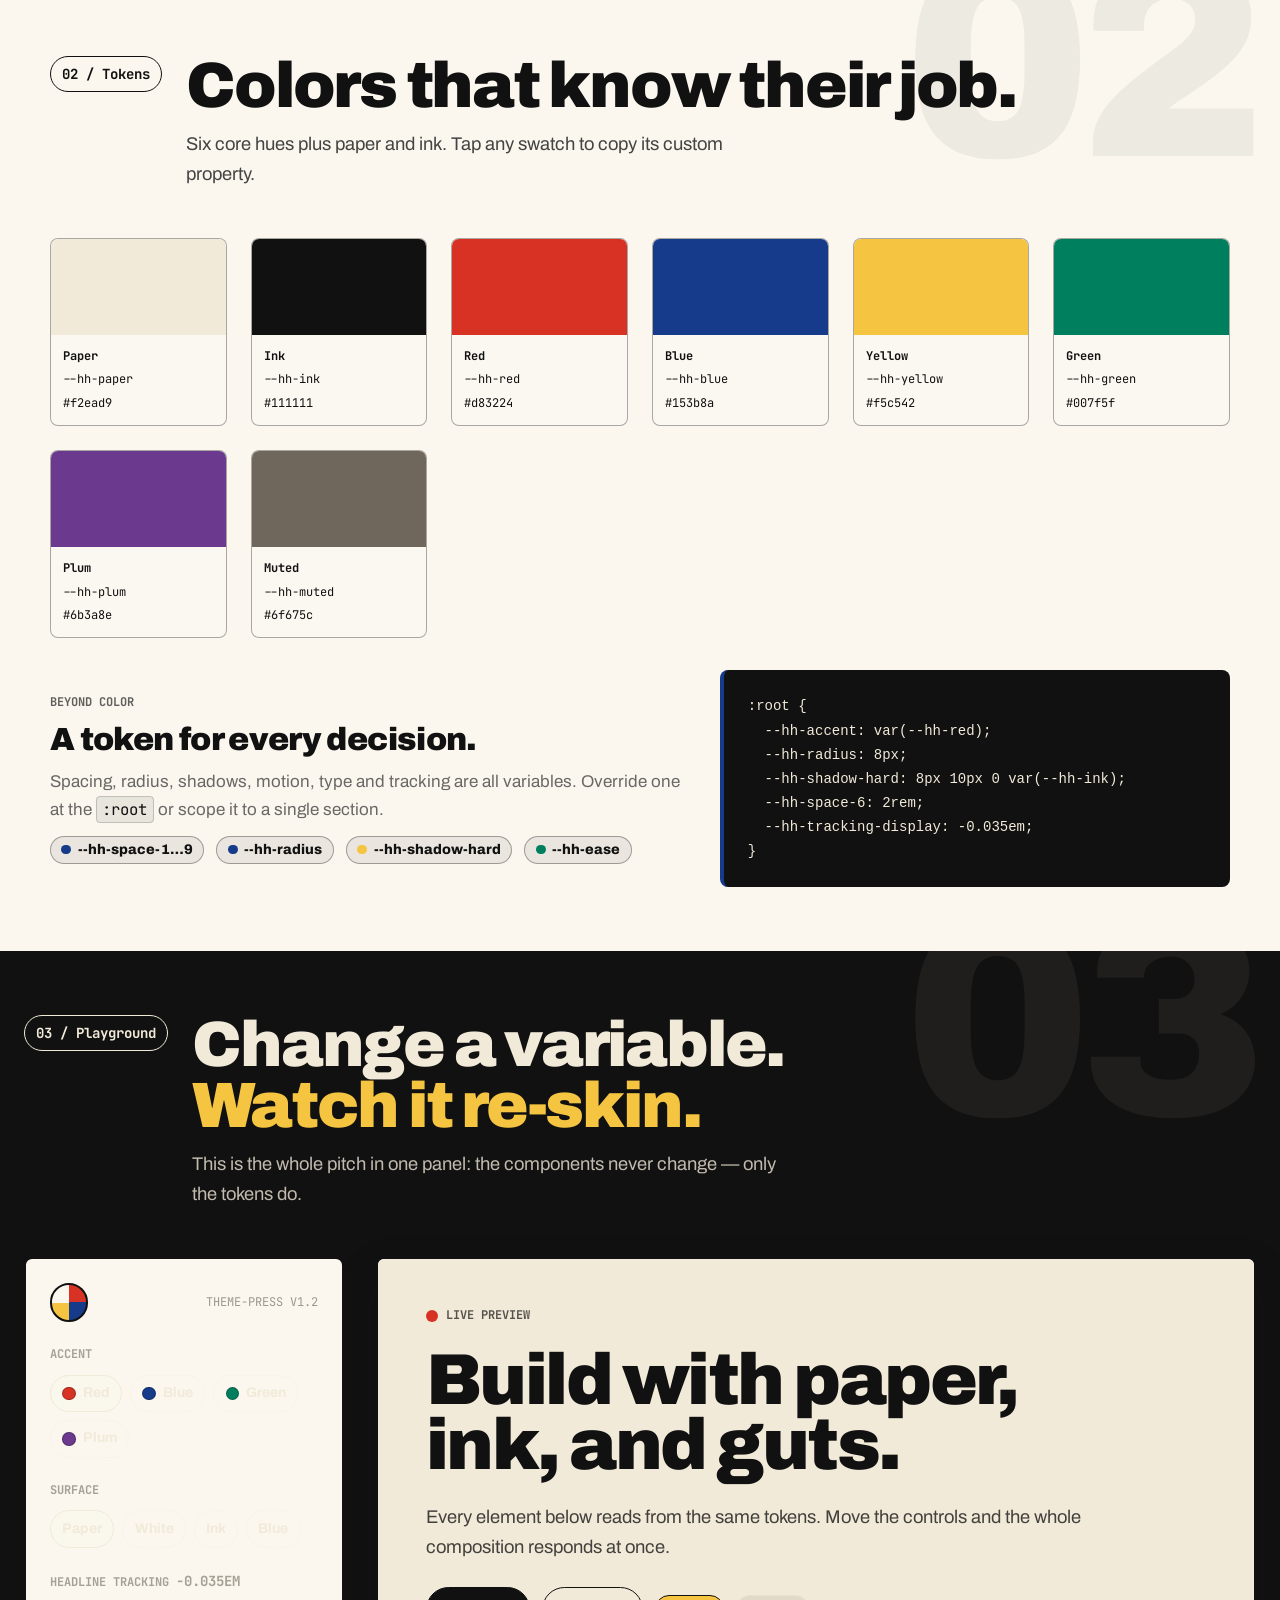
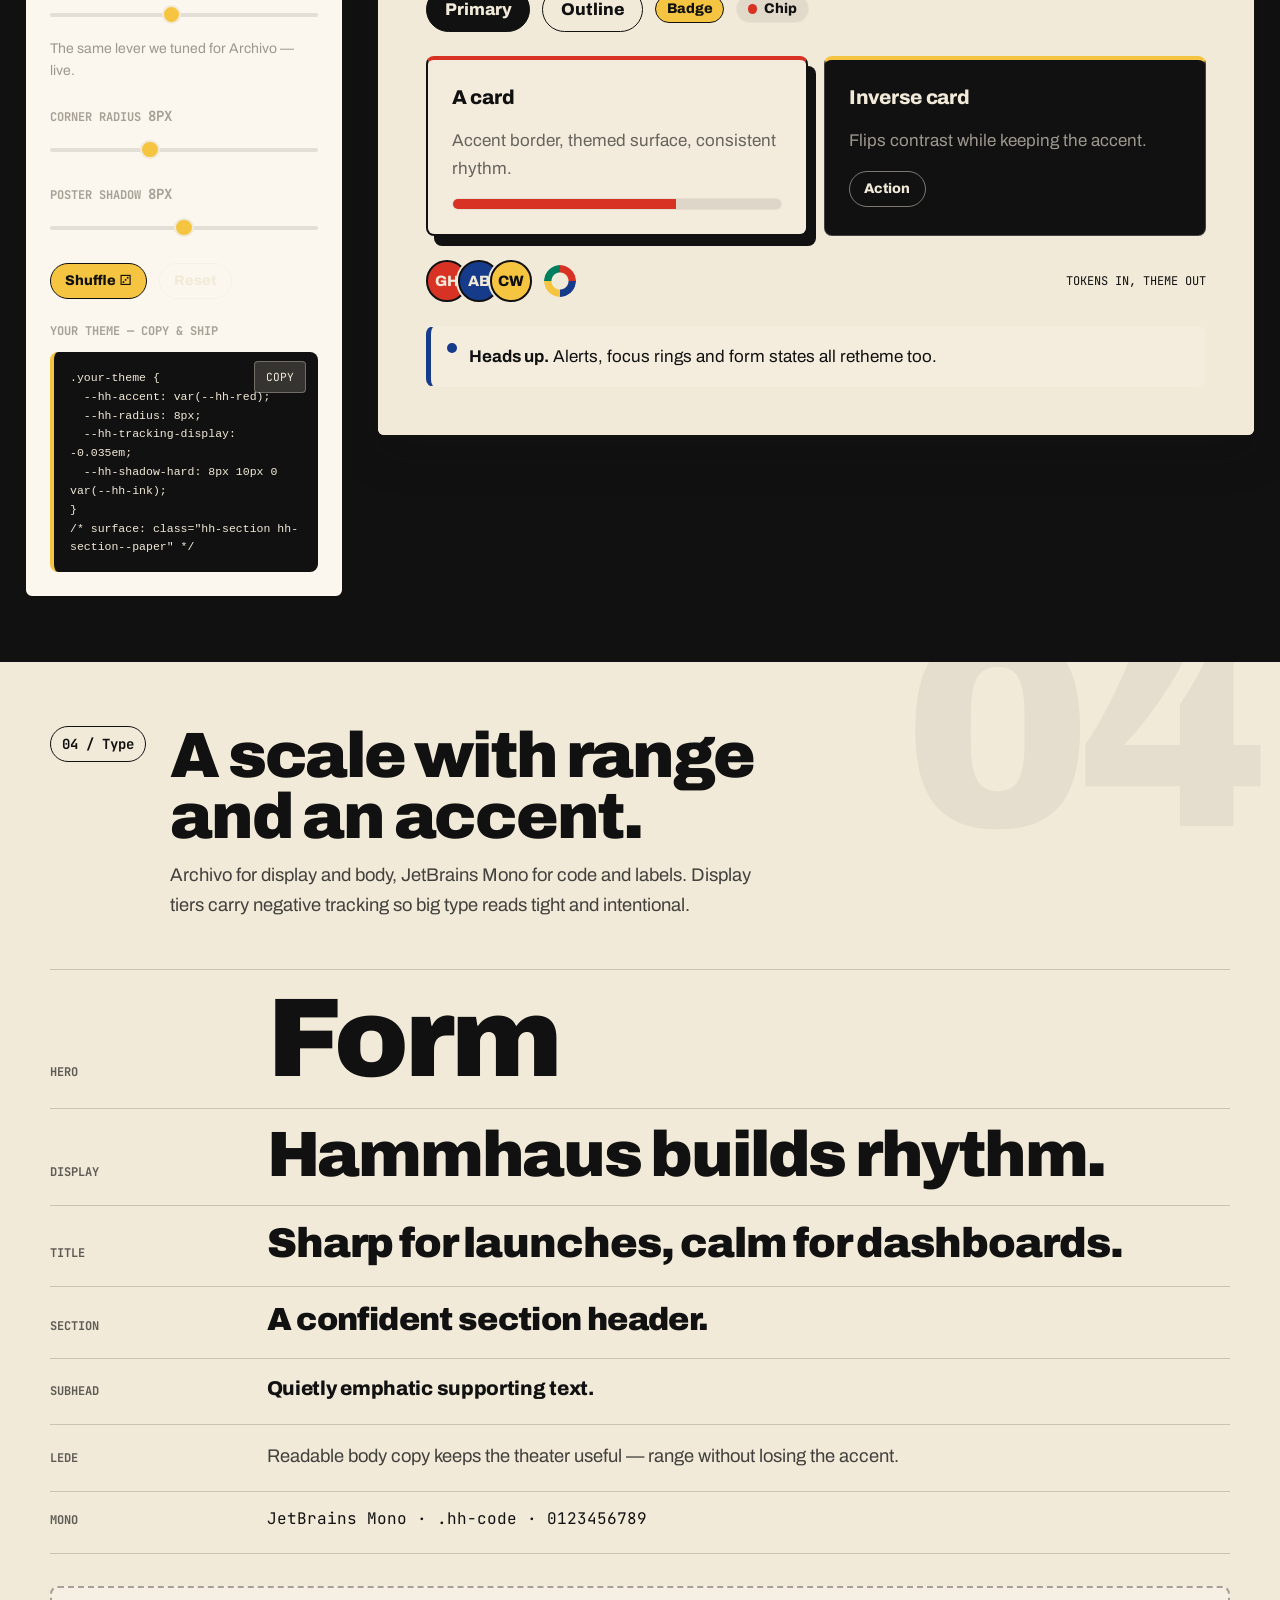
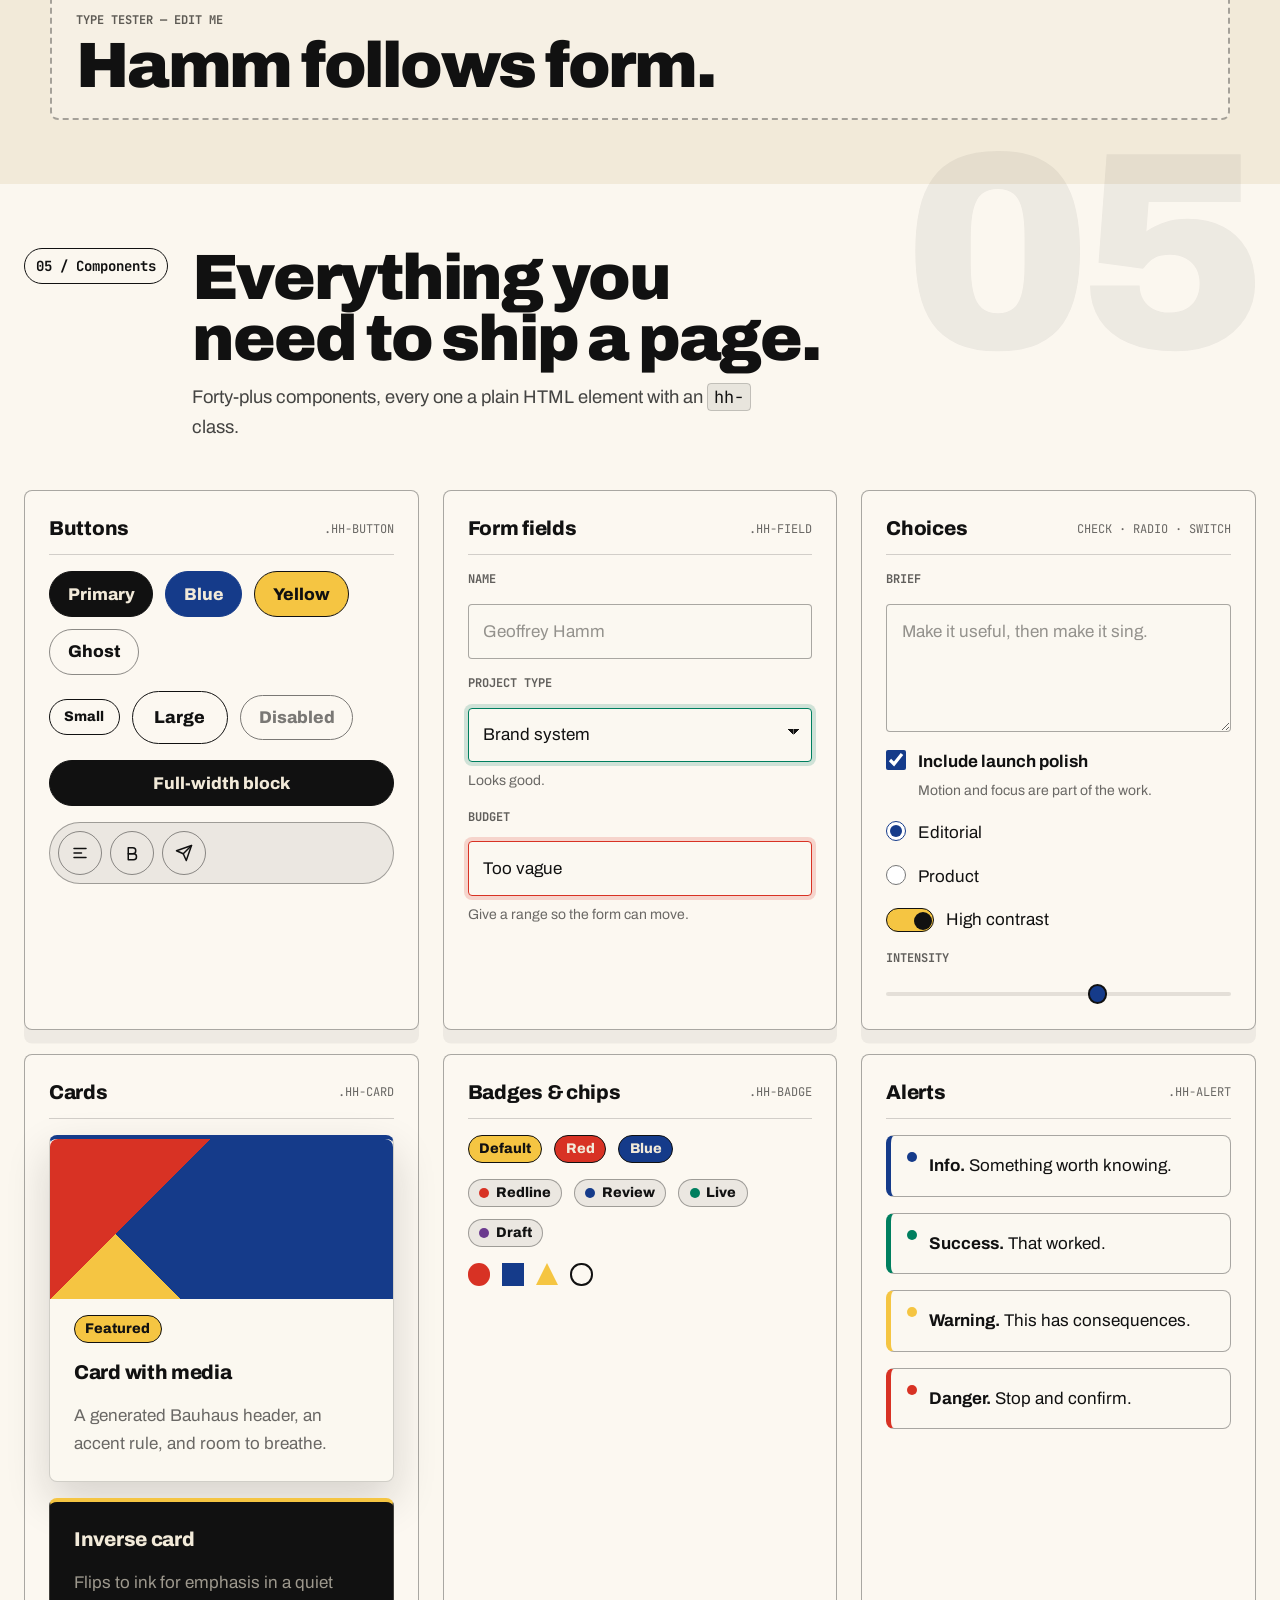
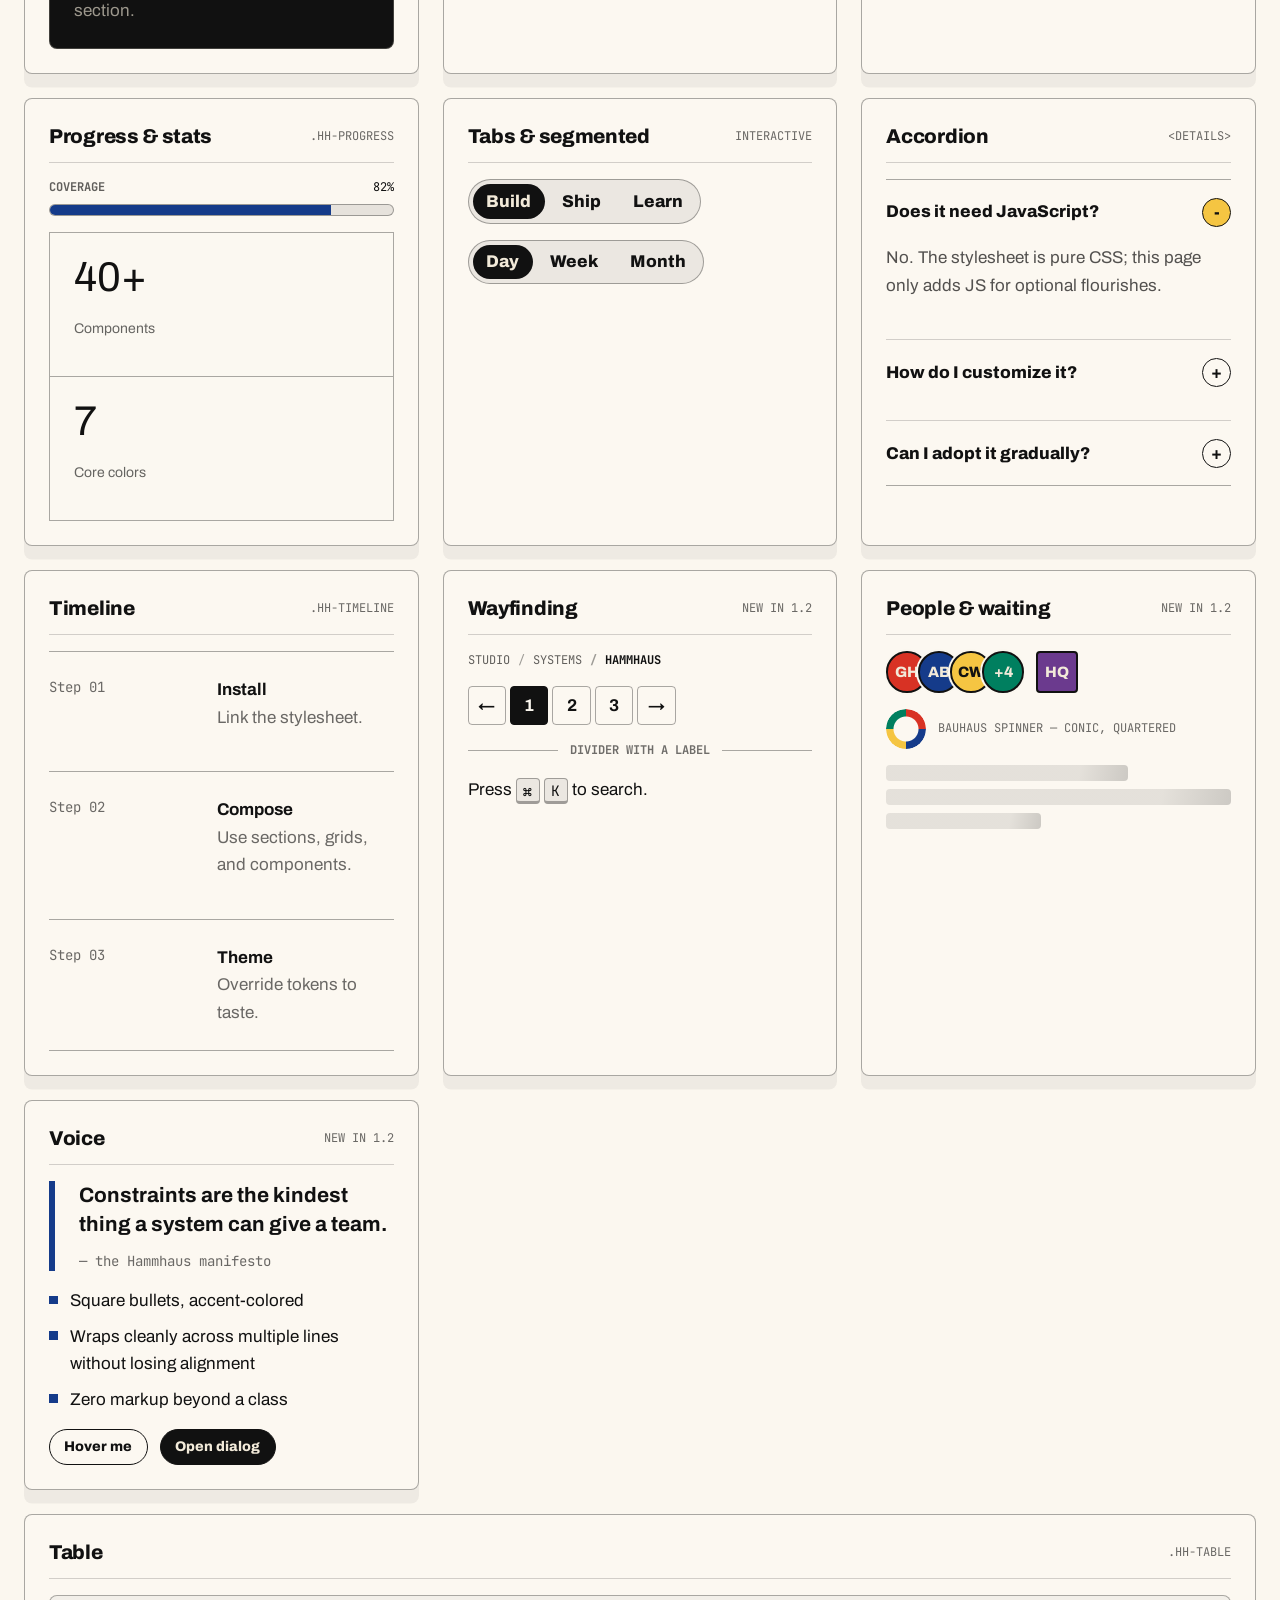
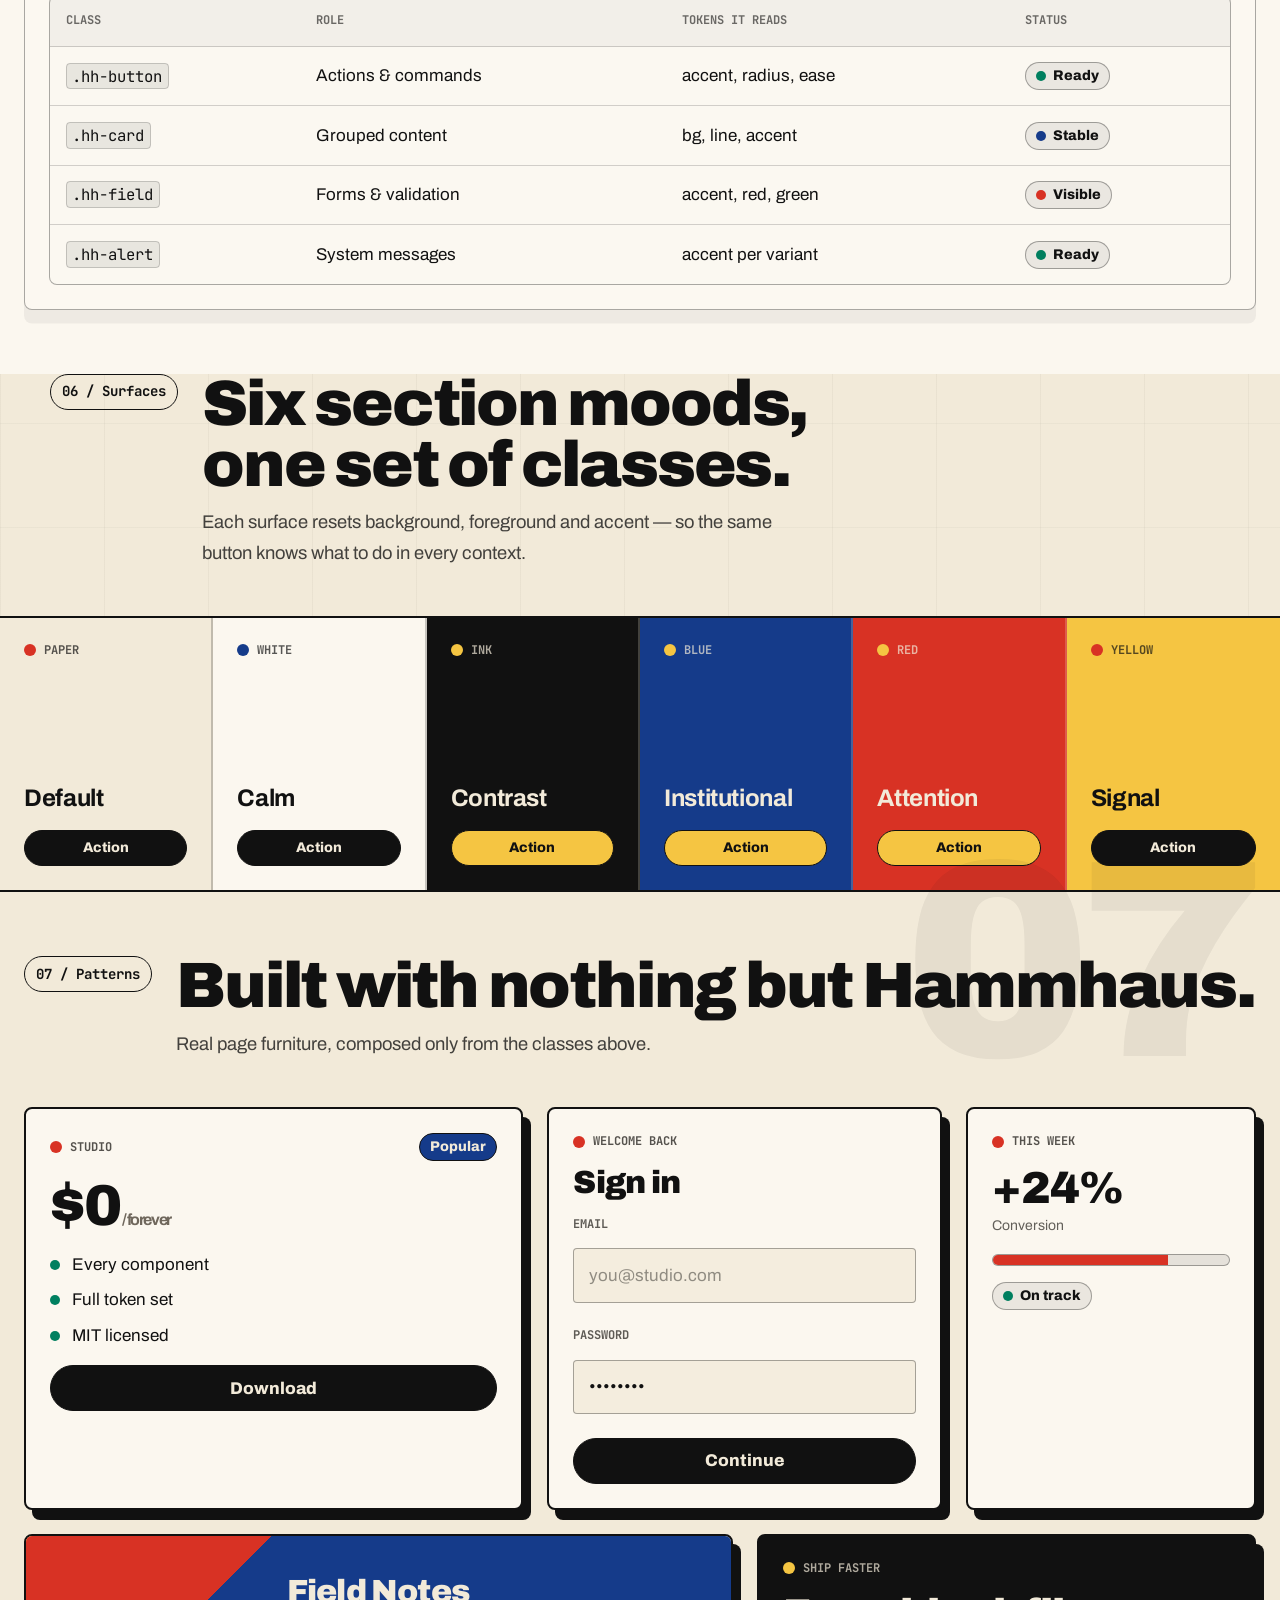
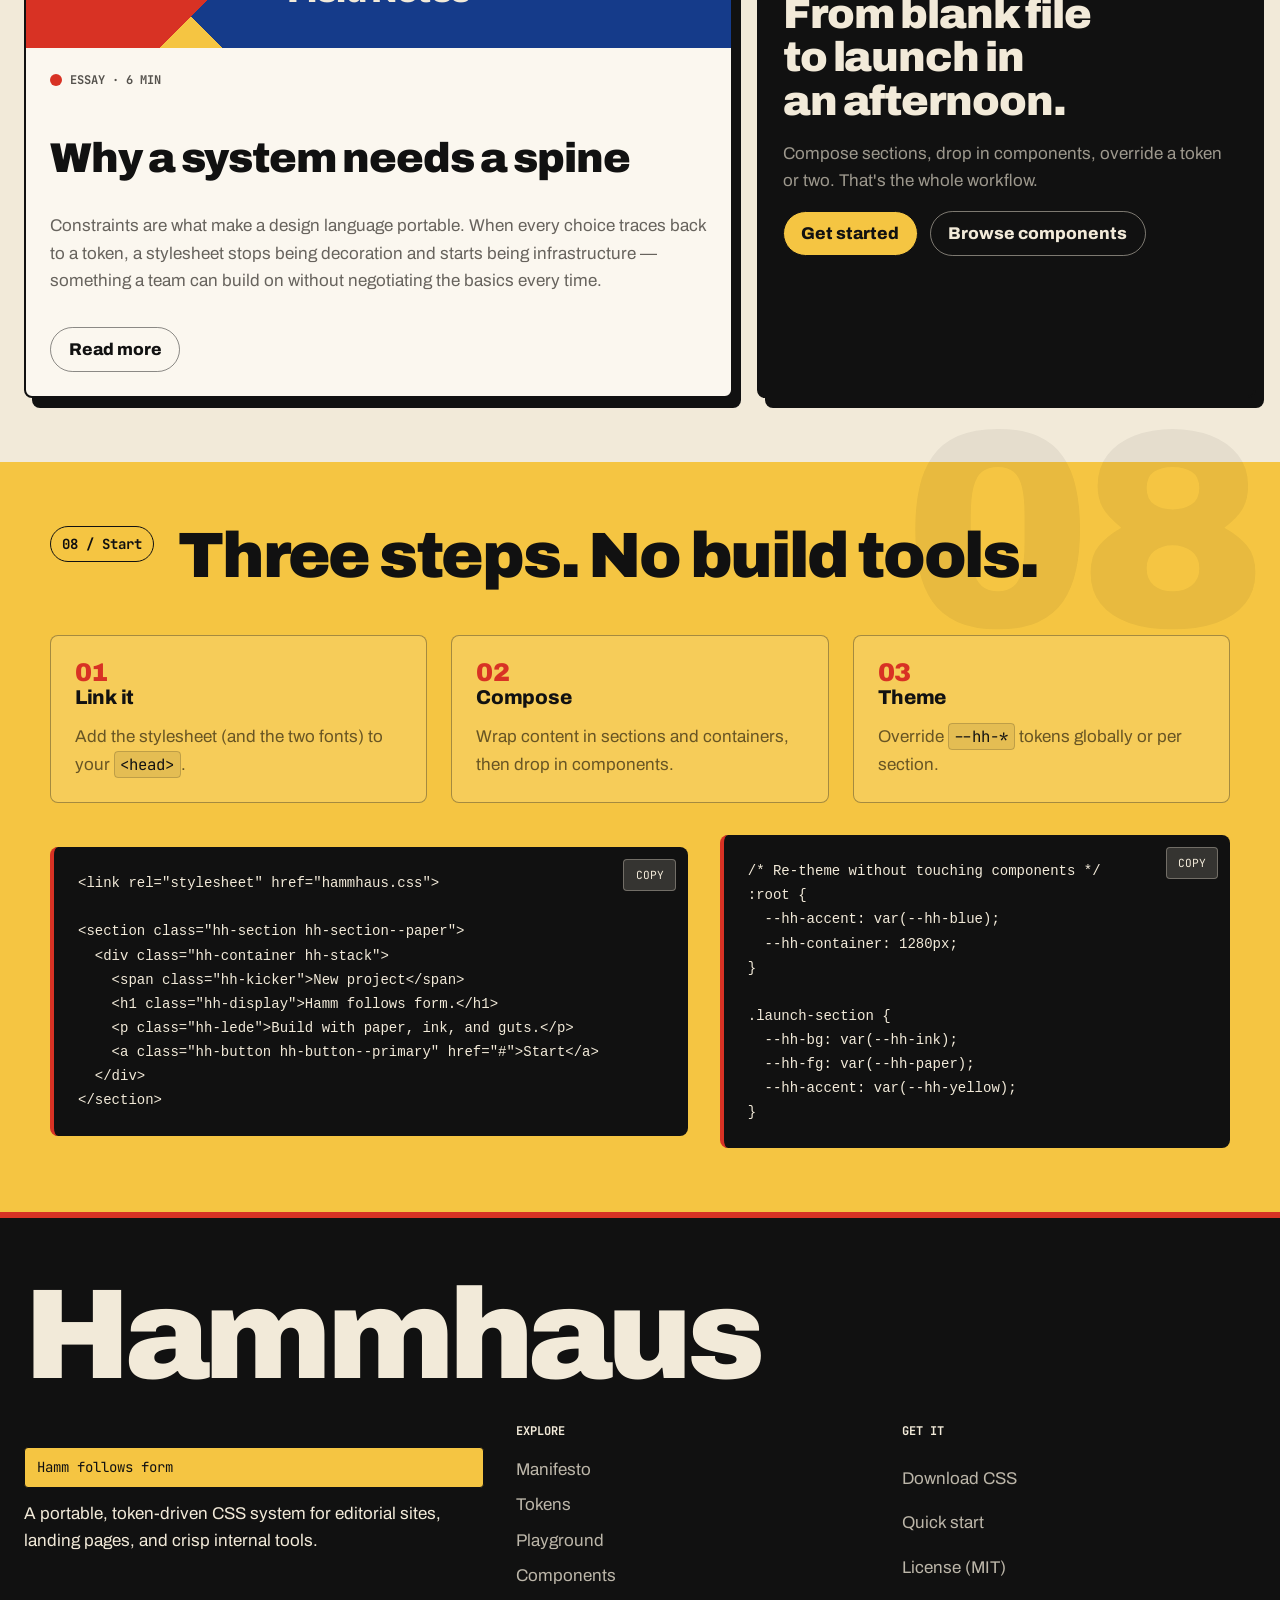
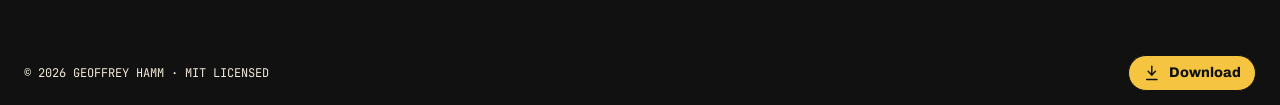
==== commit be961cec: "Polish: anchor offset, print styles, favicon/social meta, tab a11y CSS: - Add --hh-scroll-padding + " ====
--- a/showcase.html
+++ b/showcase.html
@@ -9,6 +9,14 @@
       content="Hammhaus is a portable, token-driven CSS system. Paper, ink, and primary-color conviction. Hamm follows form."
     >
     <meta name="color-scheme" content="light">
+    <meta name="theme-color" content="#f2ead9">
+    <link rel="icon" href="data:image/svg+xml,%3Csvg xmlns='http://www.w3.org/2000/svg' viewBox='0 0 32 32'%3E%3Crect width='32' height='32' fill='%23f2ead9'/%3E%3Ccircle cx='9' cy='9' r='6' fill='%23d83224'/%3E%3Crect x='17' y='3' width='12' height='12' fill='%23153b8a'/%3E%3Cpath d='M9 17 15 29 3 29Z' fill='%23f5c542'/%3E%3Ccircle cx='23' cy='23' r='5' fill='none' stroke='%23111' stroke-width='2'/%3E%3C/svg%3E">
+    <meta property="og:type" content="website">
+    <meta property="og:title" content="Hammhaus — a CSS system with a point of view">
+    <meta property="og:description" content="A portable, token-driven CSS system. Paper, ink, and primary-color conviction. Free, MIT licensed. Hamm follows form.">
+    <meta name="twitter:card" content="summary">
+    <meta name="twitter:title" content="Hammhaus — a CSS system with a point of view">
+    <meta name="twitter:description" content="A portable, token-driven CSS system. Free, MIT licensed. Hamm follows form.">
     <script>document.documentElement.classList.replace("no-js", "js");</script>
     <link rel="preconnect" href="https://fonts.googleapis.com">
     <link rel="preconnect" href="https://fonts.gstatic.com" crossorigin>
@@ -969,14 +977,23 @@
           });
         });
 
-        /* ---- Tabs & segmented (single-select toggles) ----------------- */
+        /* ---- Tabs & segmented (single-select, arrow-key aware) -------- */
         const wireToggle = (group, attr) => {
-          const items = [...group.children];
+          const items = [...group.querySelectorAll("button")];
+          const select = (btn) => {
+            items.forEach((b) => b.setAttribute(attr, String(b === btn)));
+          };
           group.addEventListener("click", (e) => {
             const btn = e.target.closest("button");
-            if (!btn) return;
-            items.forEach((b) => b.setAttribute(attr, "false"));
-            btn.setAttribute(attr, "true");
+            if (btn) select(btn);
+          });
+          group.addEventListener("keydown", (e) => {
+            if (e.key !== "ArrowRight" && e.key !== "ArrowLeft") return;
+            e.preventDefault();
+            const i = items.indexOf(document.activeElement);
+            const next = items[(i + (e.key === "ArrowRight" ? 1 : items.length - 1)) % items.length];
+            next.focus();
+            select(next);
           });
         };
         document.querySelectorAll("[data-tabs]").forEach((g) => wireToggle(g, "aria-selected"));
--- a/hammhaus.css
+++ b/hammhaus.css
@@ -90,6 +90,7 @@
   --hh-container: 1180px;
   --hh-container-wide: 1480px;
   --hh-gutter: 1.5rem;
+  --hh-scroll-padding: 5.5rem;
   --hh-radius: 8px;
   --hh-radius-sm: 4px;
   --hh-radius-pill: 999px;
@@ -129,6 +130,8 @@
 
 html {
   scroll-behavior: smooth;
+  /* Keep in-page anchor targets clear of a sticky header. */
+  scroll-padding-top: var(--hh-scroll-padding);
   -webkit-text-size-adjust: 100%;
   text-size-adjust: 100%;
 }
@@ -555,10 +558,19 @@
   z-index: 10000;
   width: 0;
   height: 0;
-  color: var(--hh-ink);
+  /* White + difference blend = the cursor inverts against whatever is
+     behind it, so it stays visible on ink, paper, red, yellow — any
+     surface. No JS needed for the color; only position is scripted. */
+  color: var(--hh-white);
+  mix-blend-mode: difference;
   pointer-events: none;
   transform: translate3d(var(--hh-cursor-x), var(--hh-cursor-y), 0);
   transition: opacity 160ms var(--hh-ease);
+}
+
+/* If a browser can't blend, fall back to a solid ink cursor. */
+@supports not (mix-blend-mode: difference) {
+  .hh-cursor { color: var(--hh-ink); mix-blend-mode: normal; }
 }
 
 .hh-cursor__dot,
@@ -1770,3 +1782,50 @@
 .hh-mb-0 { margin-bottom: 0; }
 .hh-p-0 { padding: 0; }
 .hh-hidden { display: none !important; }
+
+/* ==========================================================================
+   Print: ink on white, drop the theater
+   ========================================================================== */
+
+@media print {
+  body {
+    background: #fff !important;
+    color: #000;
+  }
+
+  .hh-cursor,
+  .hh-marquee,
+  .hh-nav {
+    display: none !important;
+  }
+
+  .hh-section {
+    padding-block: var(--hh-space-4);
+    background: #fff !important;
+    color: #000 !important;
+  }
+
+  .hh-card,
+  .hh-button,
+  .hh-table-wrap,
+  .hh-code-block {
+    box-shadow: none !important;
+  }
+
+  a {
+    text-decoration: underline;
+  }
+
+  /* Surface links so a printed page keeps its references. */
+  .hh-prose a[href^="http"]::after {
+    content: " (" attr(href) ")";
+    font-size: 0.85em;
+    word-break: break-all;
+  }
+
+  .hh-section,
+  .hh-card,
+  .hh-table {
+    break-inside: avoid;
+  }
+}
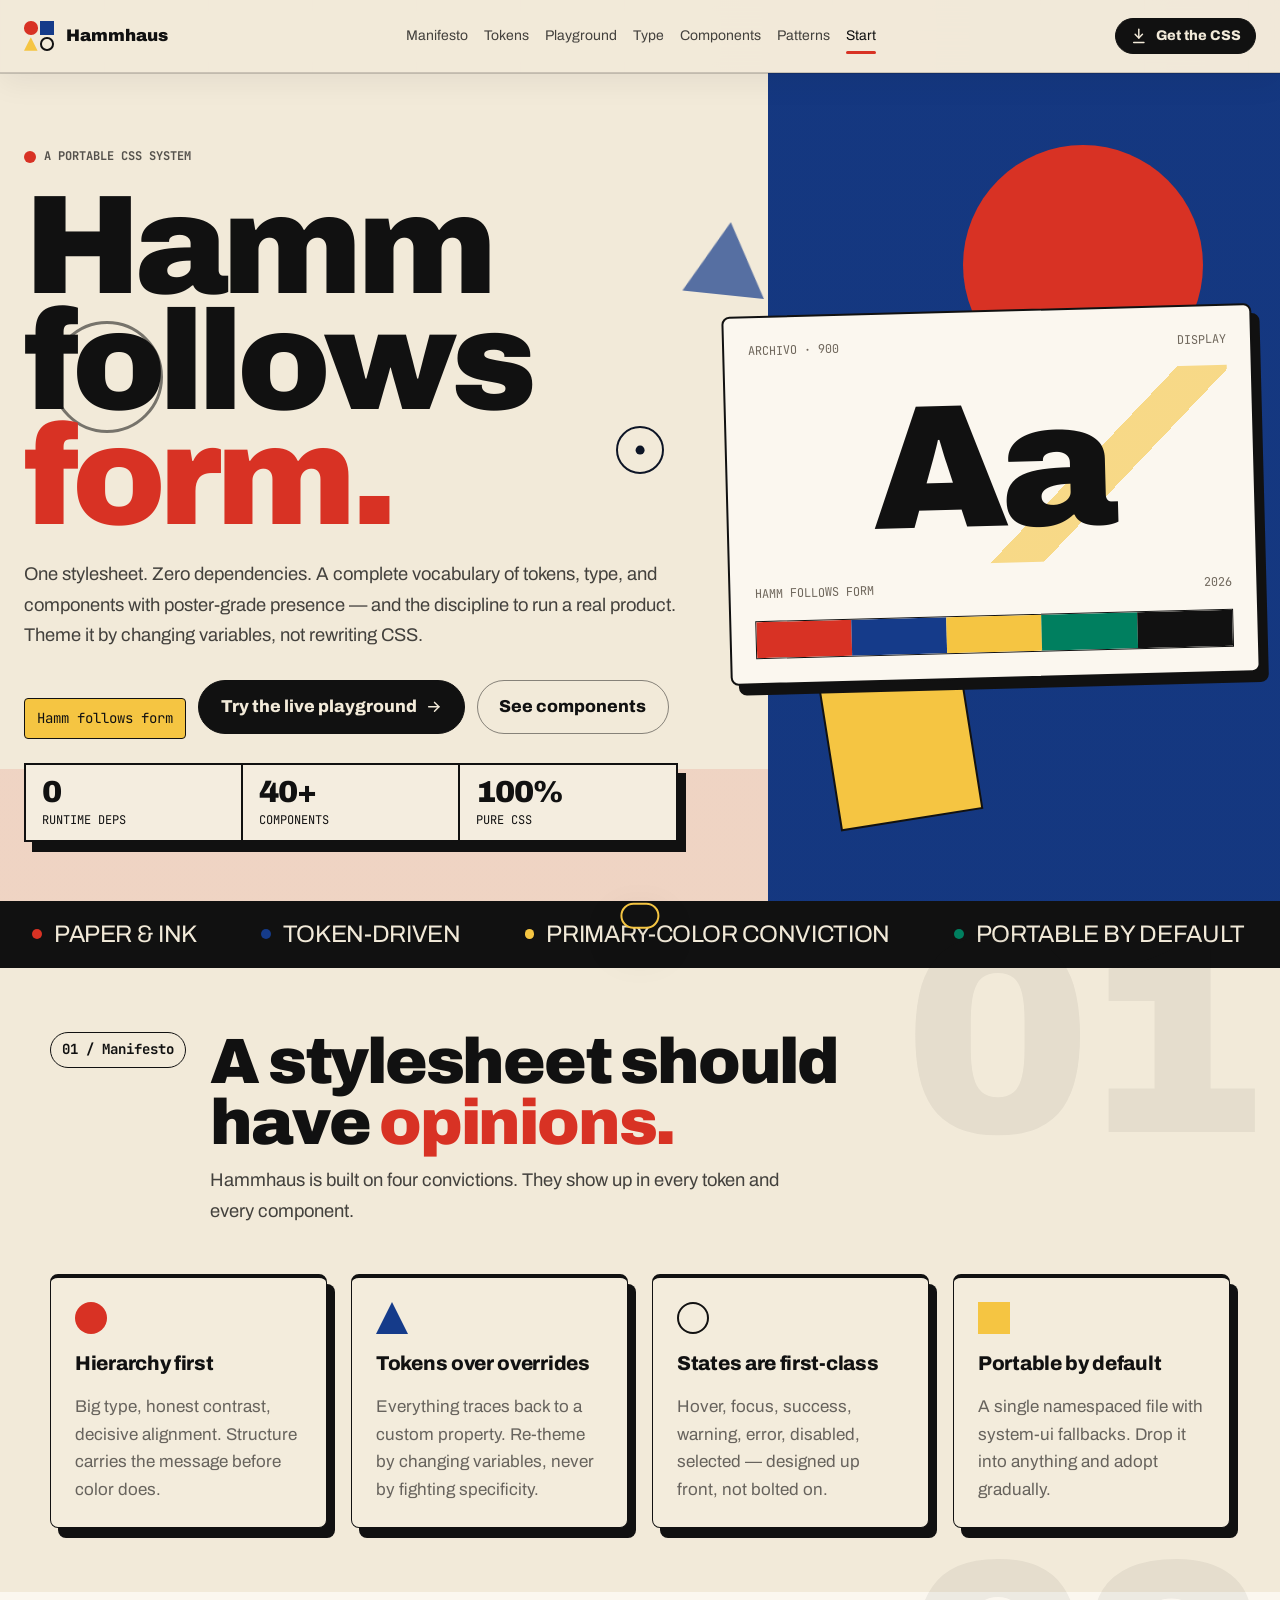
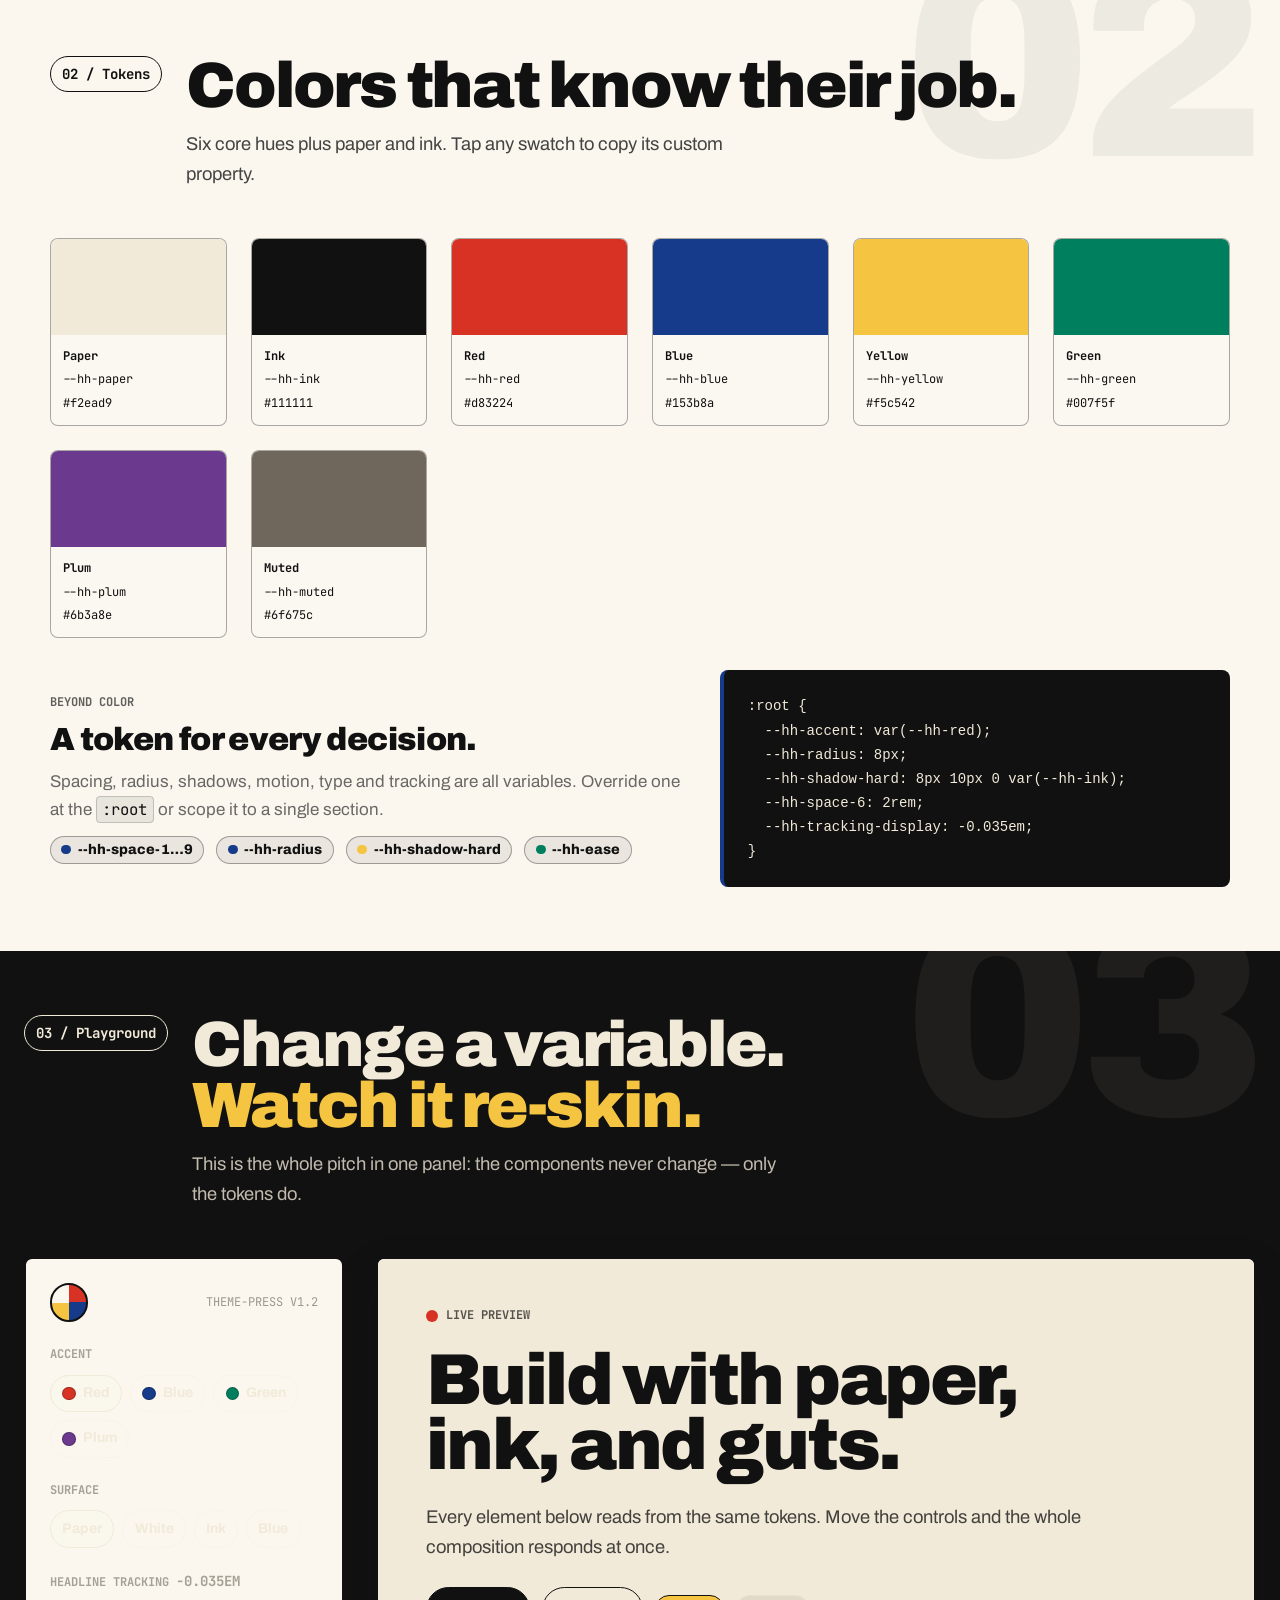
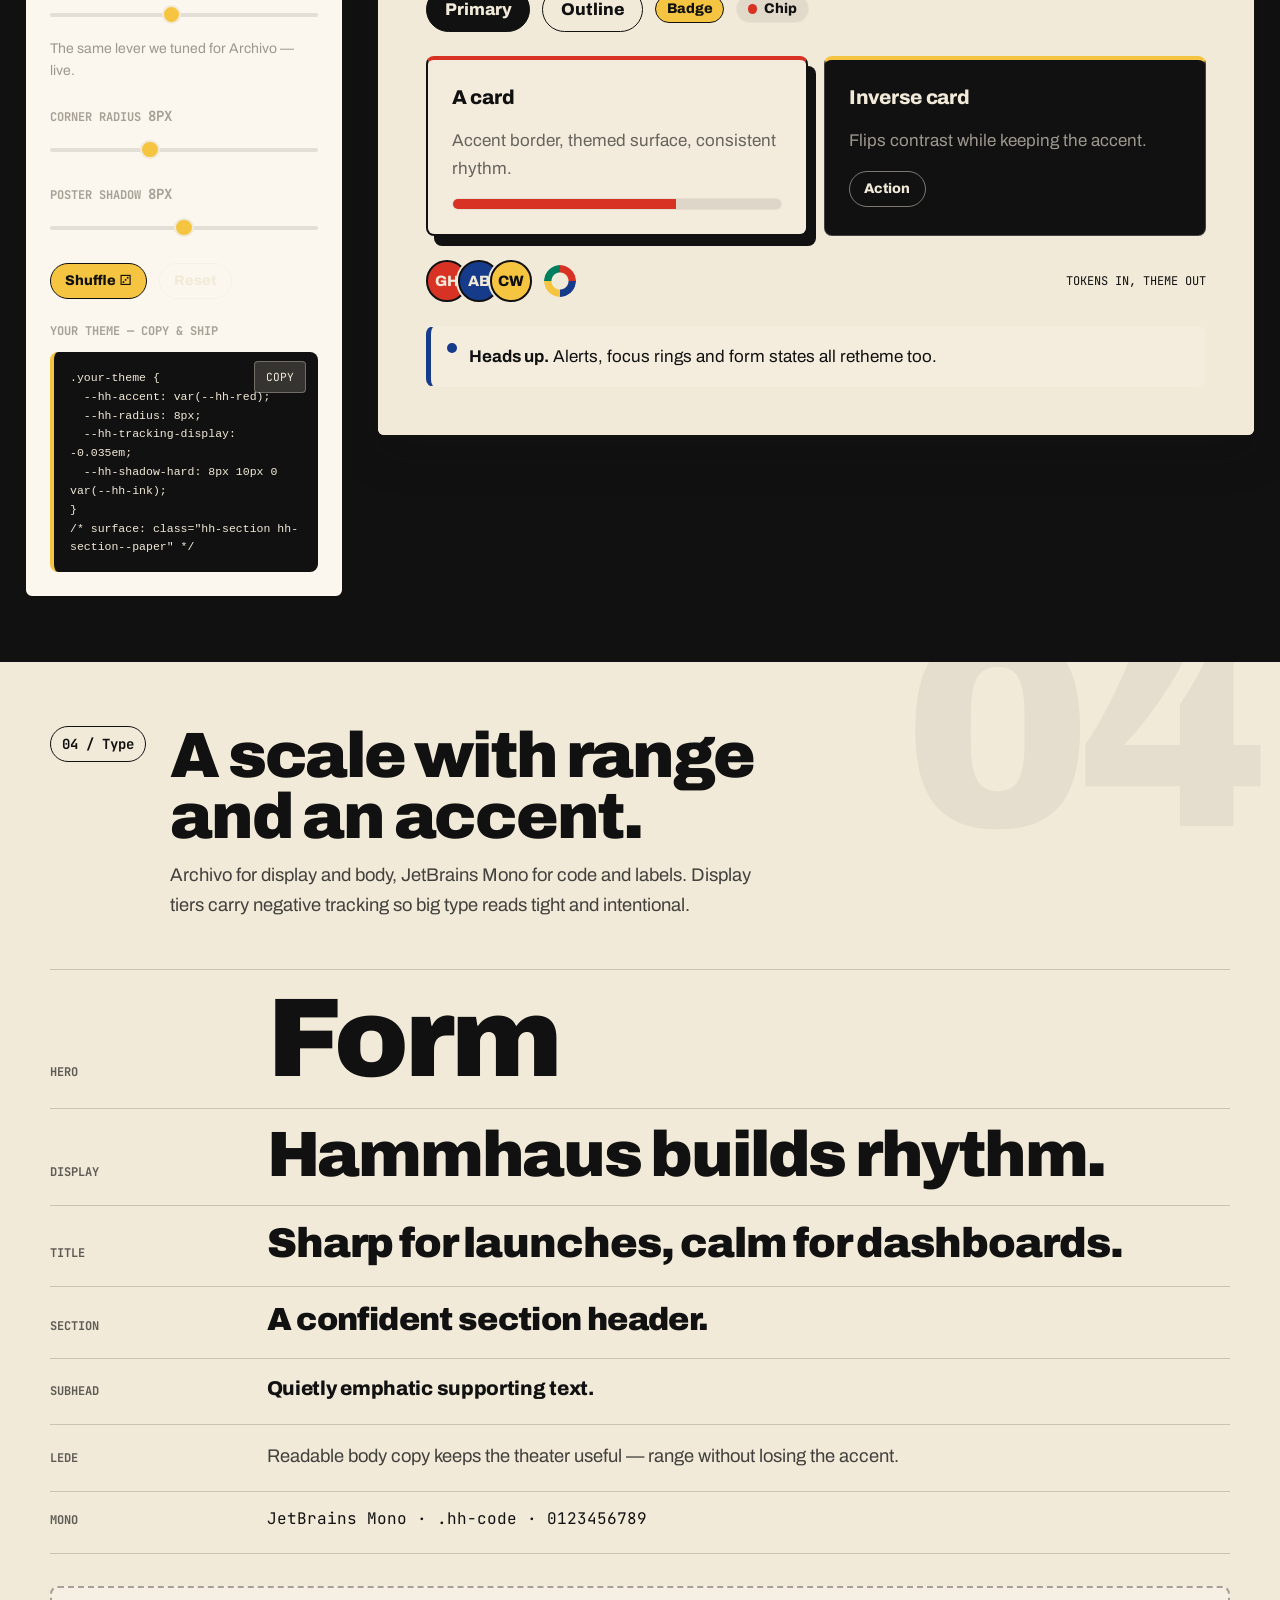
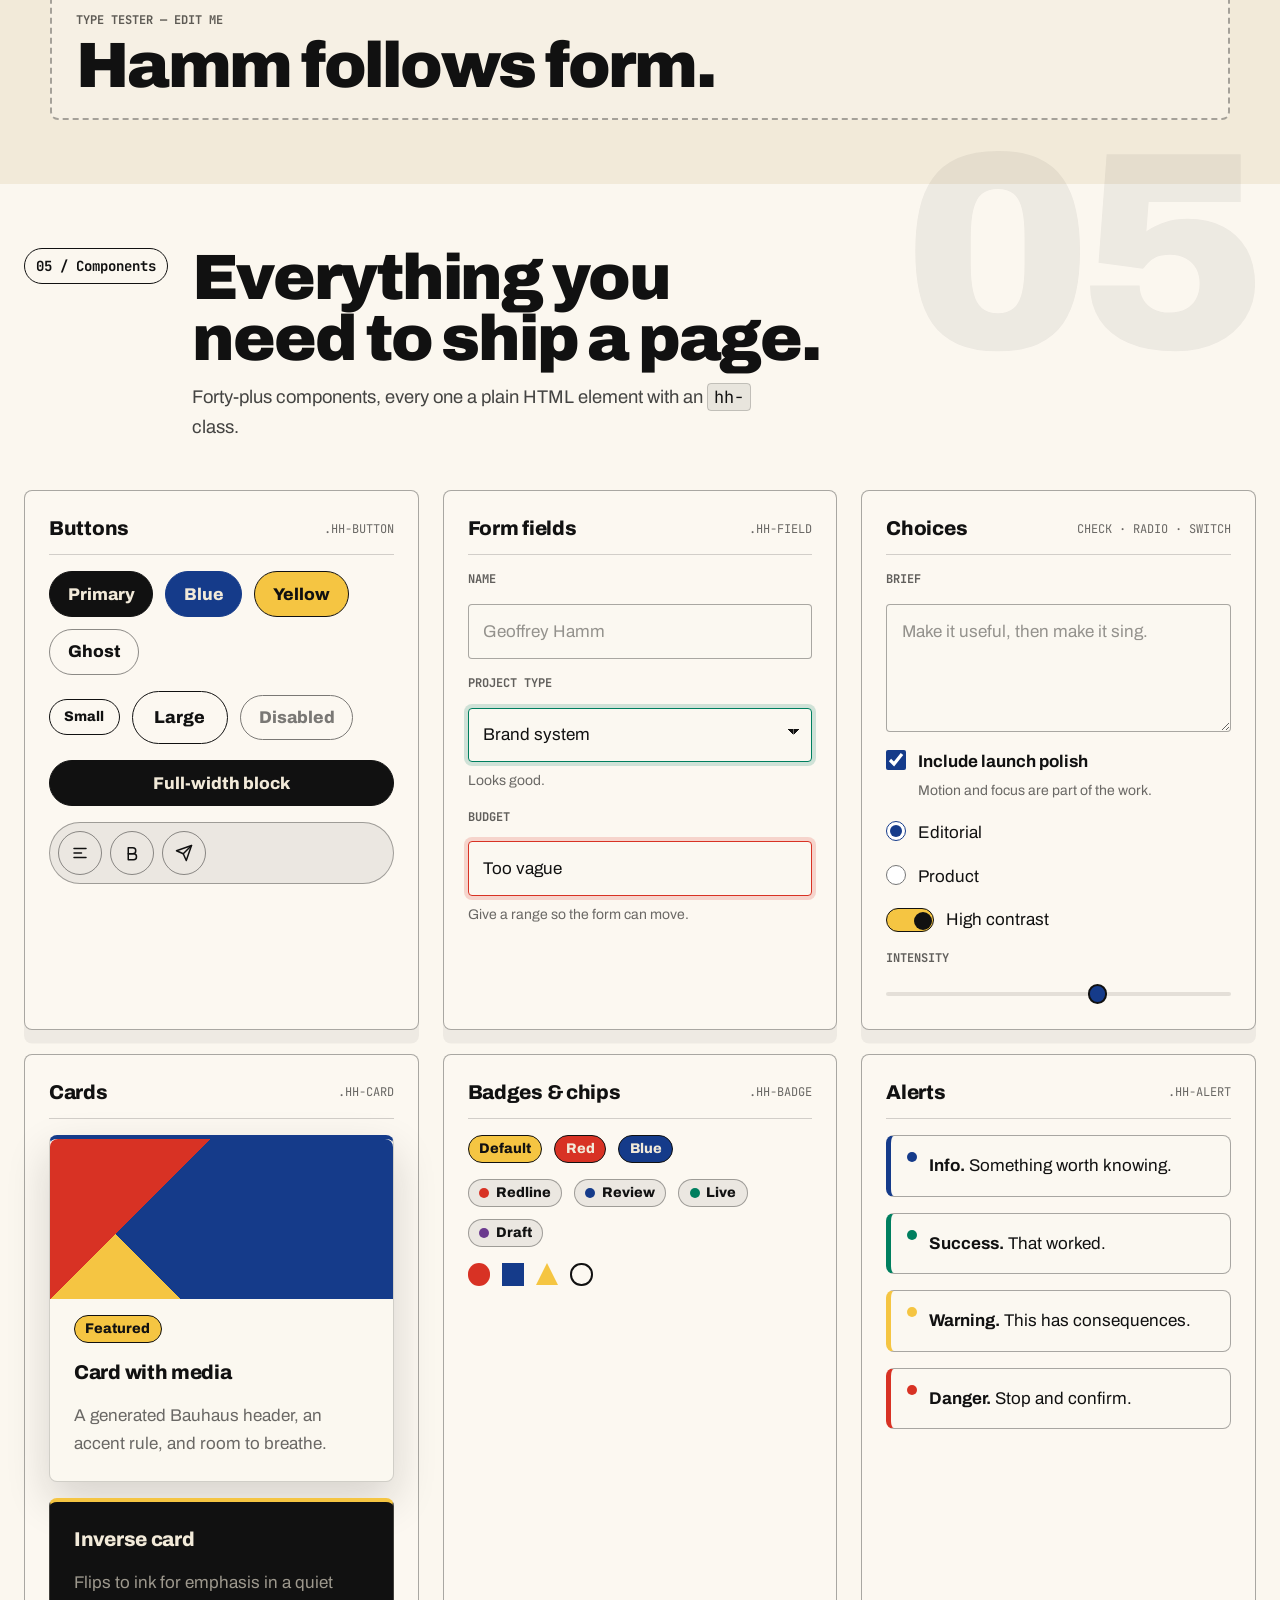
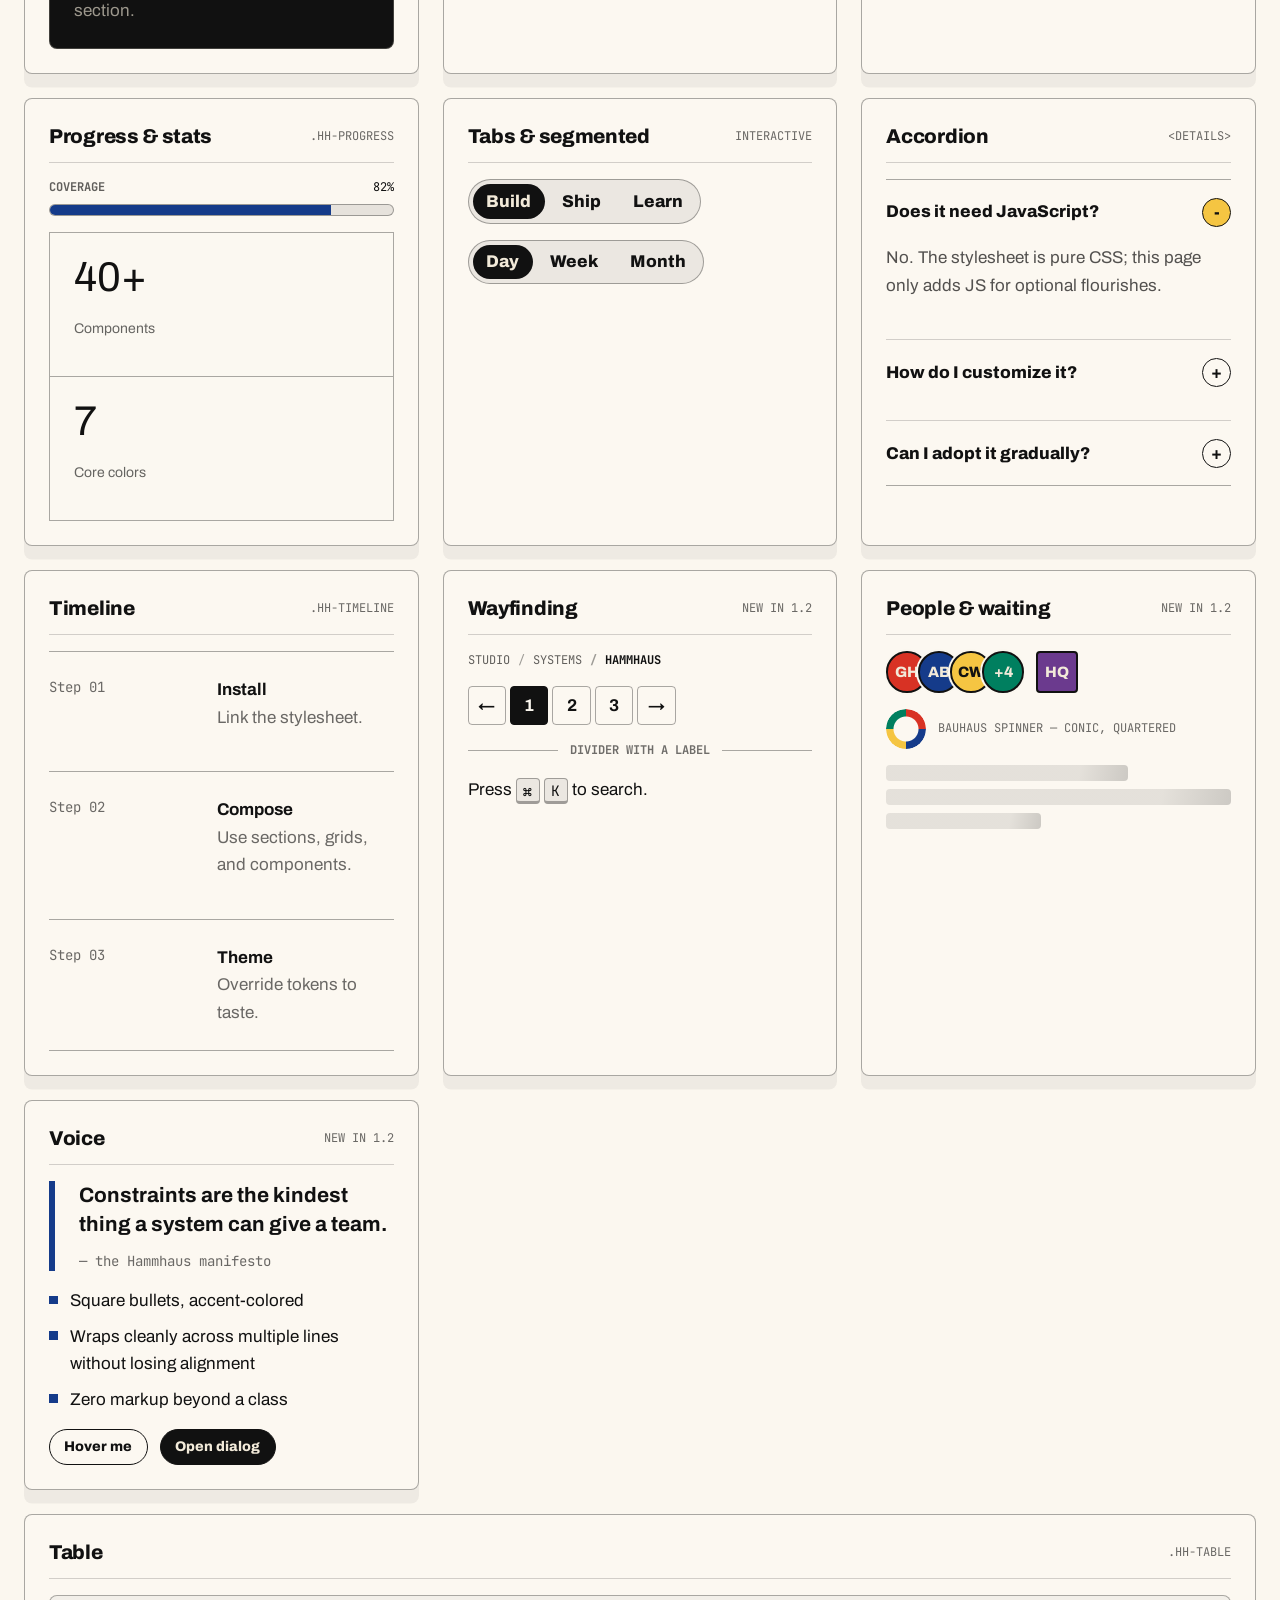
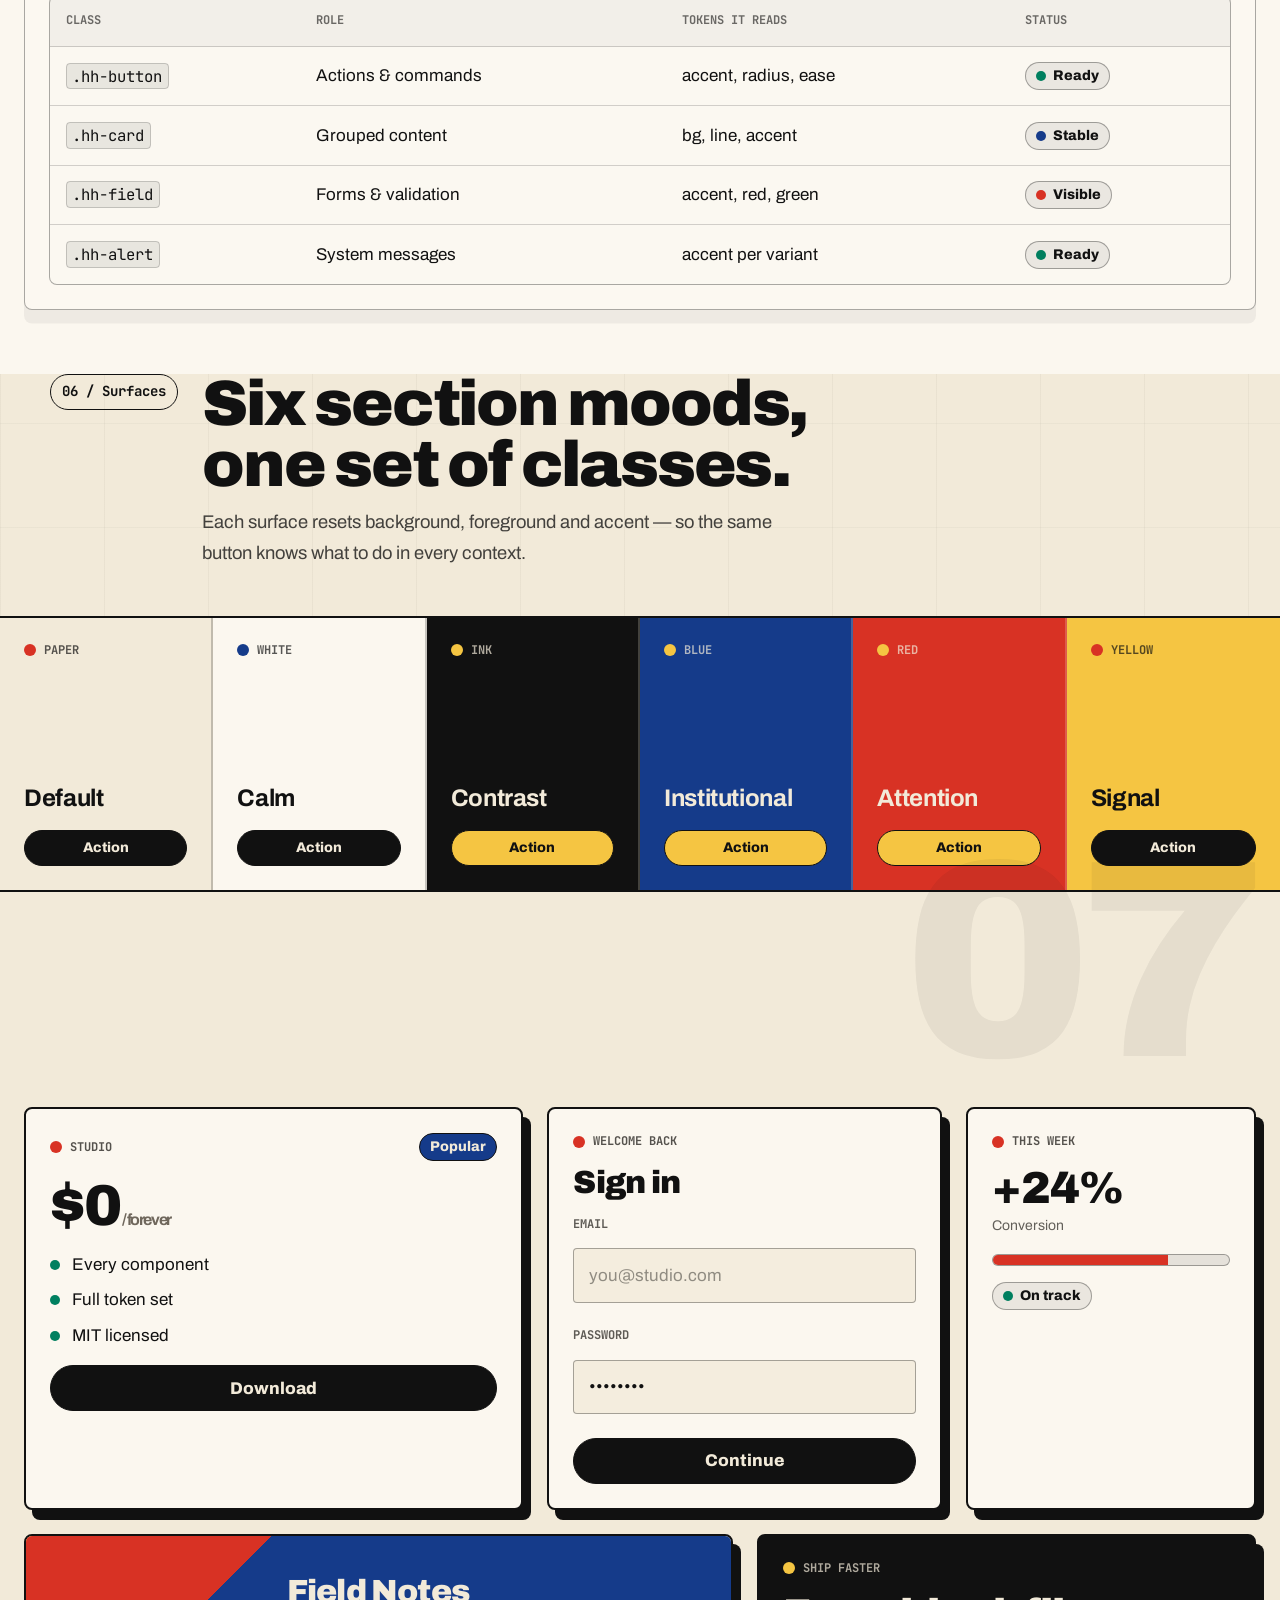
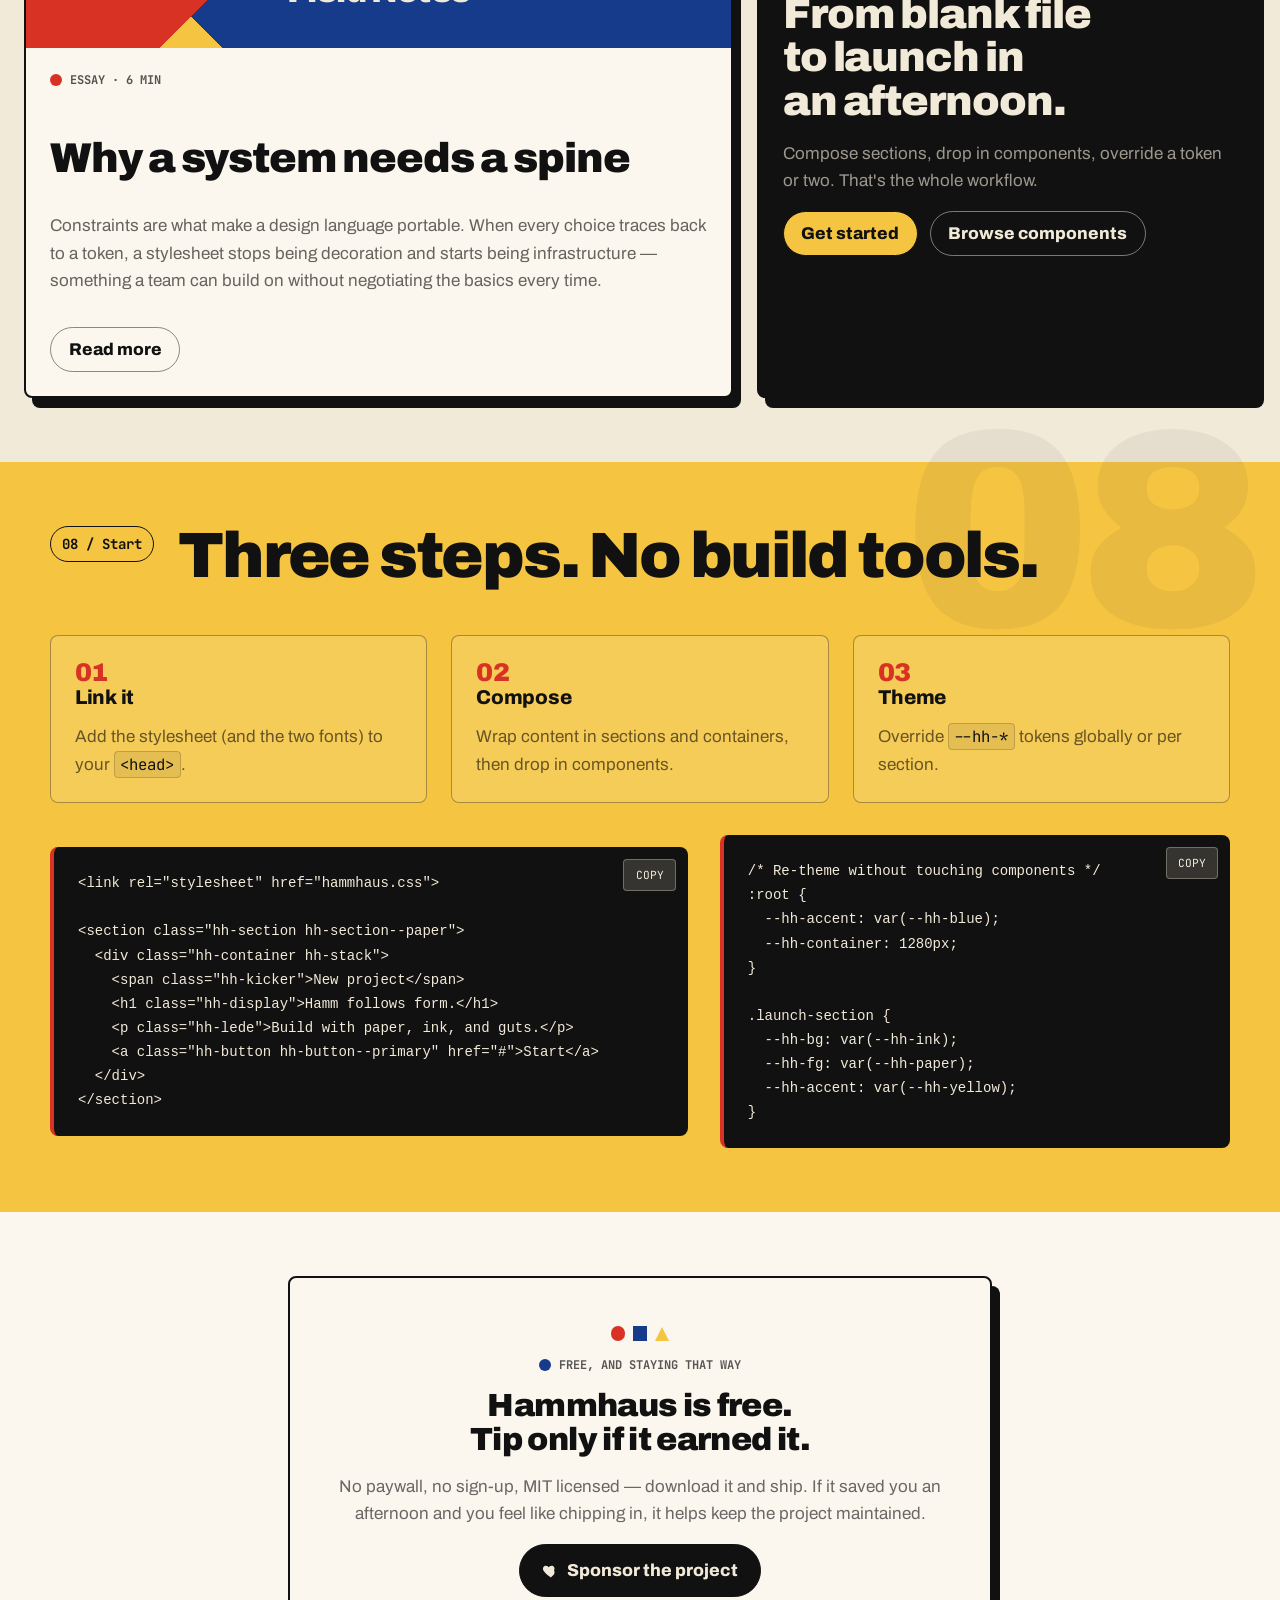
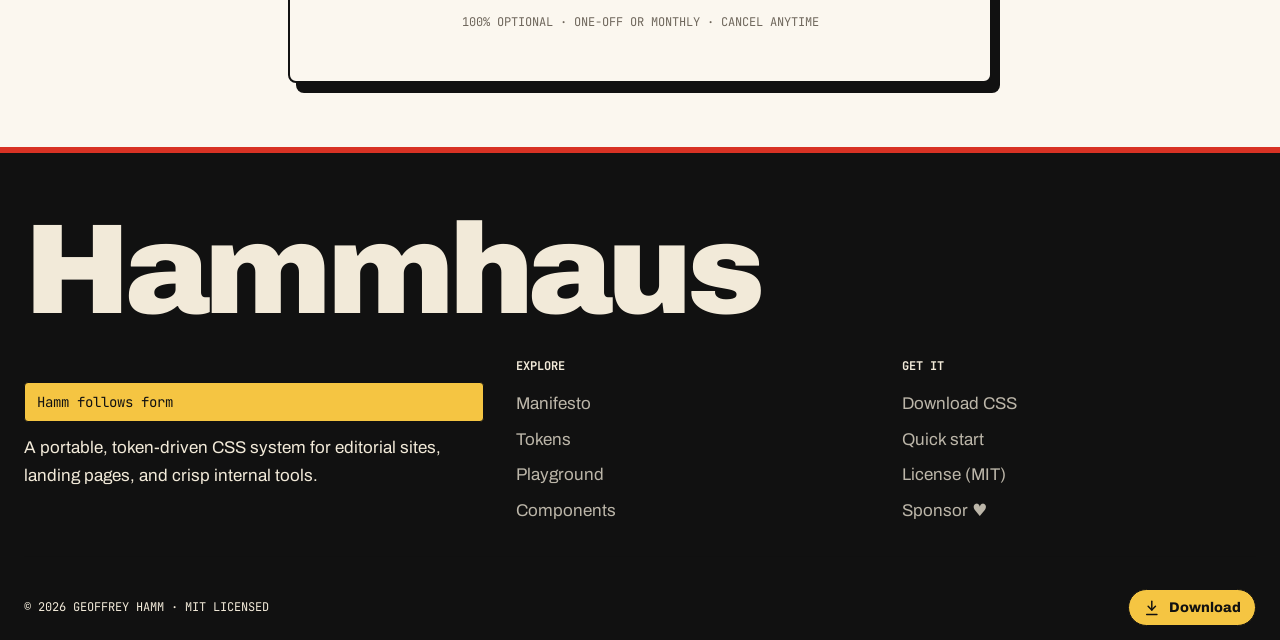
==== commit eefffe73: "Add a calm, optional donation/support section Free and MIT-licensed stays the headline; tipping is o" ====
--- a/showcase.html
+++ b/showcase.html
@@ -865,6 +865,26 @@
           </div>
         </div>
       </section>
+
+      <!-- =================================================================
+           Support — free, tip optional. Swap the sponsor URL in one place
+           (here + the footer link) if you change platforms.
+           ================================================================= -->
+      <section class="hh-section hh-section--white sx-section" aria-labelledby="support-title">
+        <div class="hh-container">
+          <div class="sx-support sx-reveal">
+            <span class="sx-support__shapes" aria-hidden="true"><span class="c"></span><span class="s"></span><span class="t"></span></span>
+            <span class="hh-kicker">Free, and staying that way</span>
+            <h2 class="hh-section-title" id="support-title">Hammhaus is free. Tip only if it earned it.</h2>
+            <p class="hh-muted hh-max-prose">No paywall, no sign-up, MIT licensed — download it and ship. If it saved you an afternoon and you feel like chipping in, it helps keep the project maintained.</p>
+            <a class="hh-button hh-button--primary hh-button--large" href="https://github.com/sponsors/g3hamm" target="_blank" rel="noopener">
+              <svg viewBox="0 0 24 24" width="18" height="18" aria-hidden="true"><path d="M12 21s-7.5-4.6-10-9.3C.4 8.4 1.9 5 5.2 5c2 0 3.3 1.1 4 2.2C9.9 6.1 11.2 5 13.2 5c3.3 0 4.8 3.4 3.2 6.7C19.5 16.4 12 21 12 21z"/></svg>
+              Sponsor the project
+            </a>
+            <span class="sx-support__note">100% optional · one-off or monthly · cancel anytime</span>
+          </div>
+        </div>
+      </section>
     </main>
 
     <!-- ===================================================================
@@ -890,6 +910,7 @@
             <a href="./hammhaus.css" download="hammhaus.css">Download CSS</a>
             <a href="#start">Quick start</a>
             <a href="./LICENSE">License (MIT)</a>
+            <a href="https://github.com/sponsors/g3hamm" target="_blank" rel="noopener">Sponsor ♥</a>
           </nav>
         </div>
         <span class="hh-rule"></span>
--- a/showcase.css
+++ b/showcase.css
@@ -730,6 +730,53 @@
 }
 
 .sx-copy-btn.is-copied { background: var(--hh-yellow); color: var(--hh-ink); border-color: var(--hh-yellow); }
+
+/* ==========================================================================
+   Support (free, tip optional — calm and skippable)
+   ========================================================================== */
+
+.sx-support {
+  position: relative;
+  display: grid;
+  justify-items: center;
+  gap: var(--hh-space-4);
+  max-width: 44rem;
+  margin-inline: auto;
+  padding: var(--hh-space-7) var(--hh-space-6);
+  text-align: center;
+  background: var(--hh-paper-3);
+  border: 2px solid var(--hh-ink);
+  border-radius: var(--hh-radius);
+  box-shadow: var(--hh-shadow-hard);
+}
+
+.sx-support__shapes {
+  display: flex;
+  gap: 0.5rem;
+}
+
+.sx-support__shapes span {
+  inline-size: 0.9rem;
+  block-size: 0.9rem;
+}
+
+.sx-support__shapes .c { border-radius: 50%; background: var(--hh-red); }
+.sx-support__shapes .s { background: var(--hh-blue); }
+.sx-support__shapes .t {
+  background: transparent;
+  inline-size: 0;
+  border-inline: 0.45rem solid transparent;
+  border-block-end: 0.9rem solid var(--hh-yellow);
+}
+
+.sx-support__note {
+  font-family: var(--hh-font-mono);
+  font-size: var(--hh-type-micro);
+  text-transform: uppercase;
+  color: var(--hh-muted);
+}
+
+.sx-support .hh-button svg { fill: currentColor; stroke: none; }
 
 /* ==========================================================================
    Footer
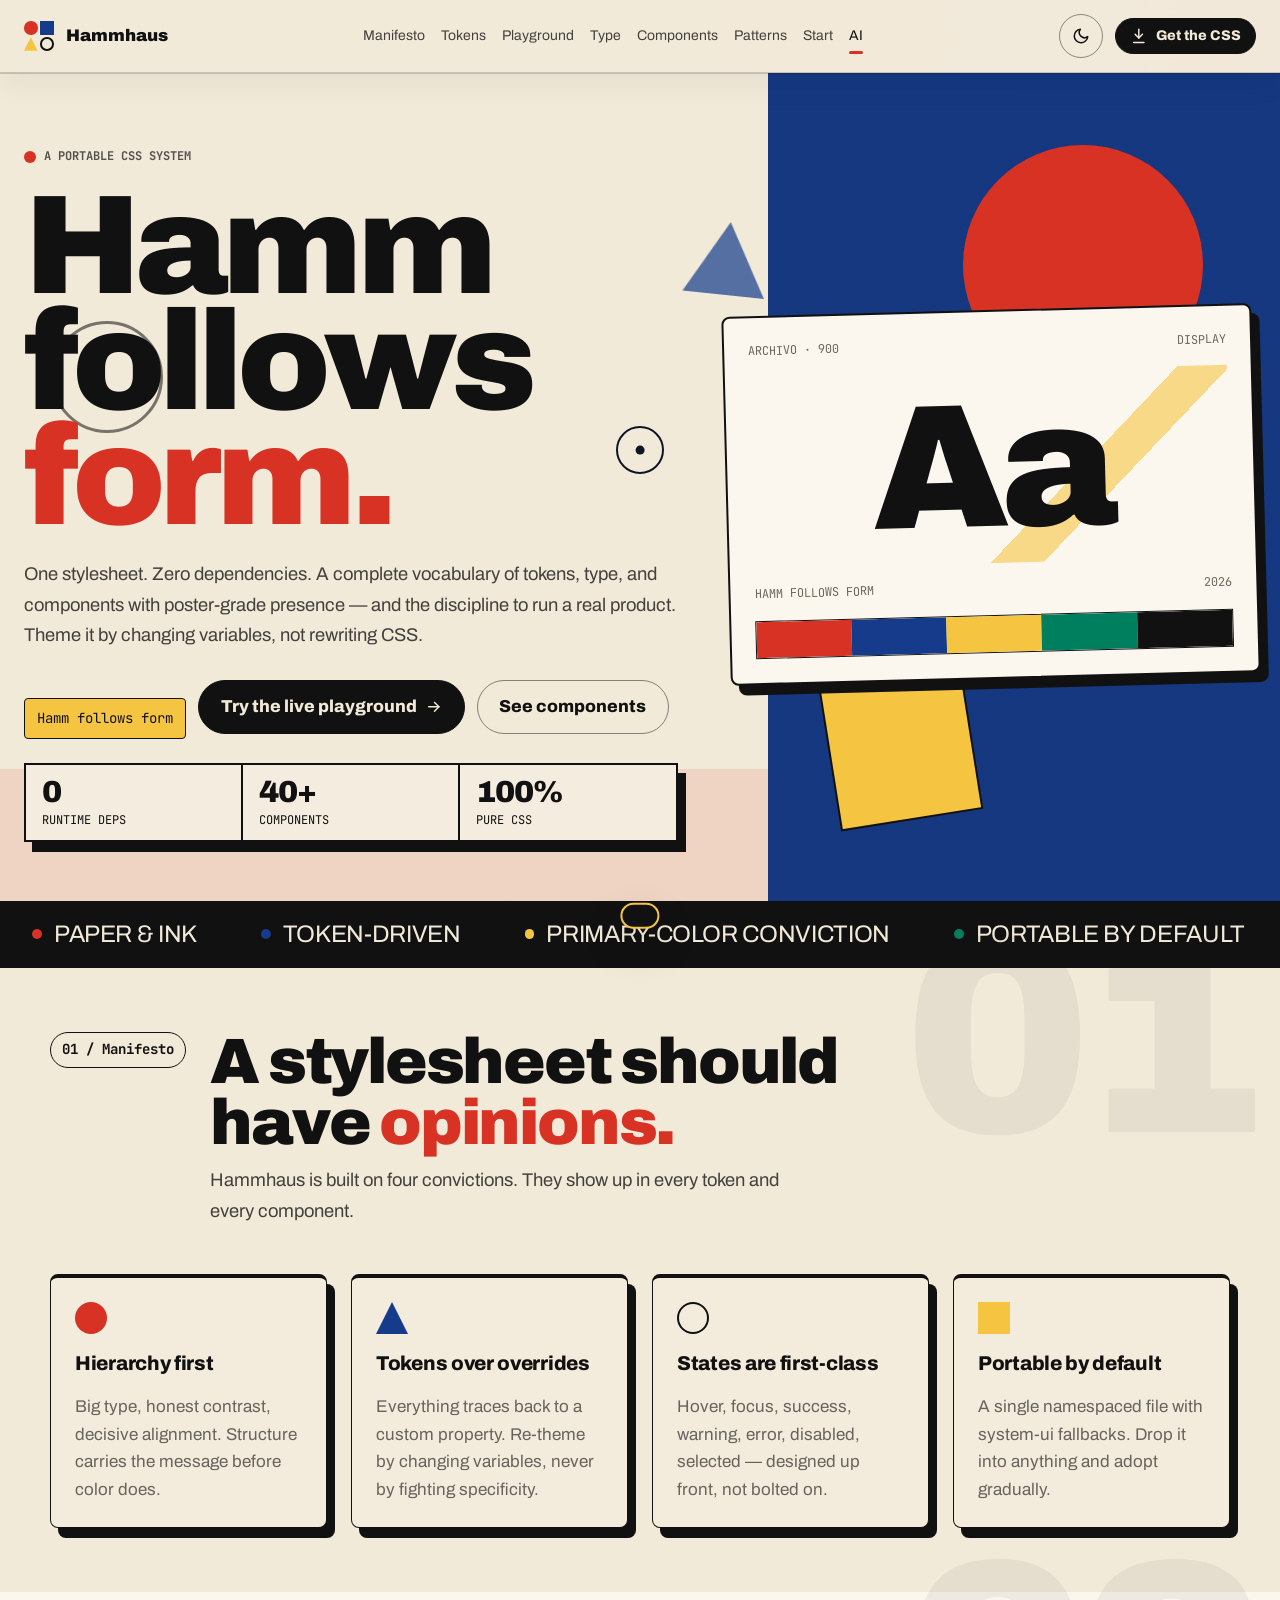
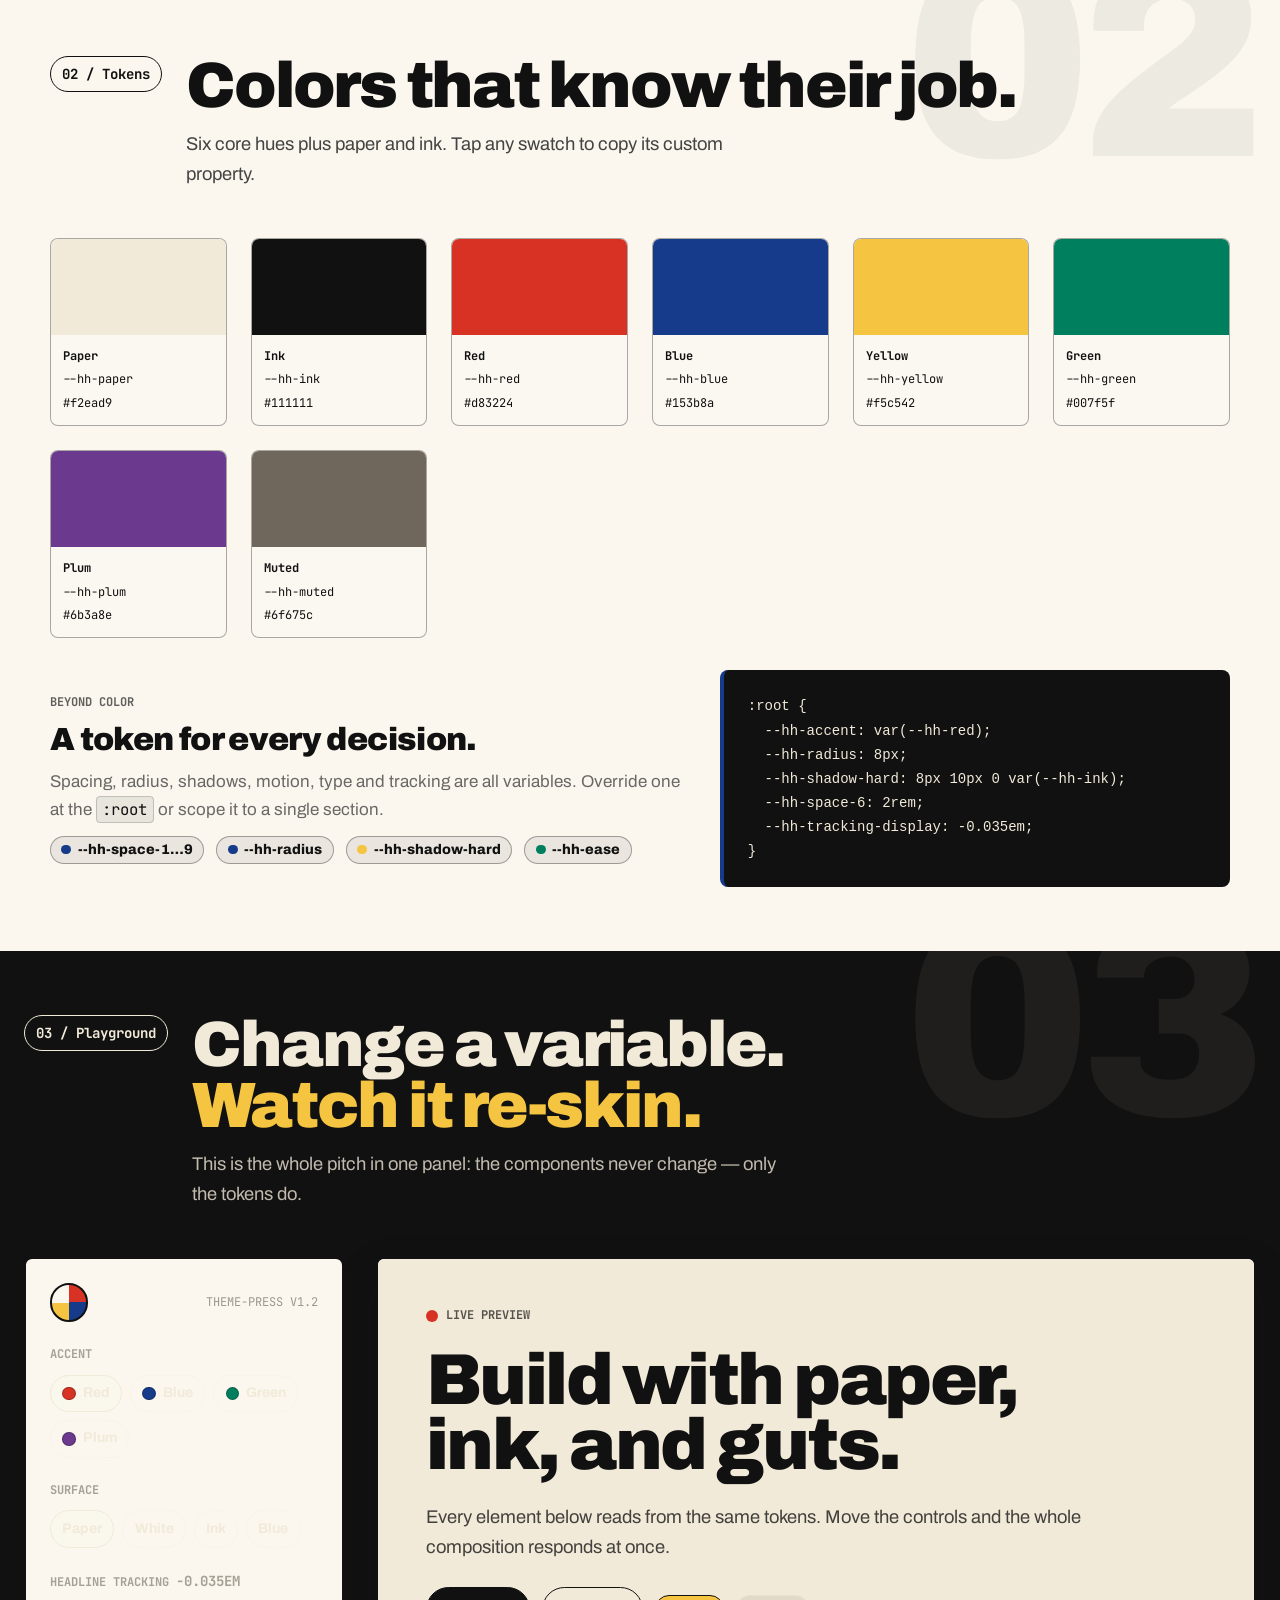
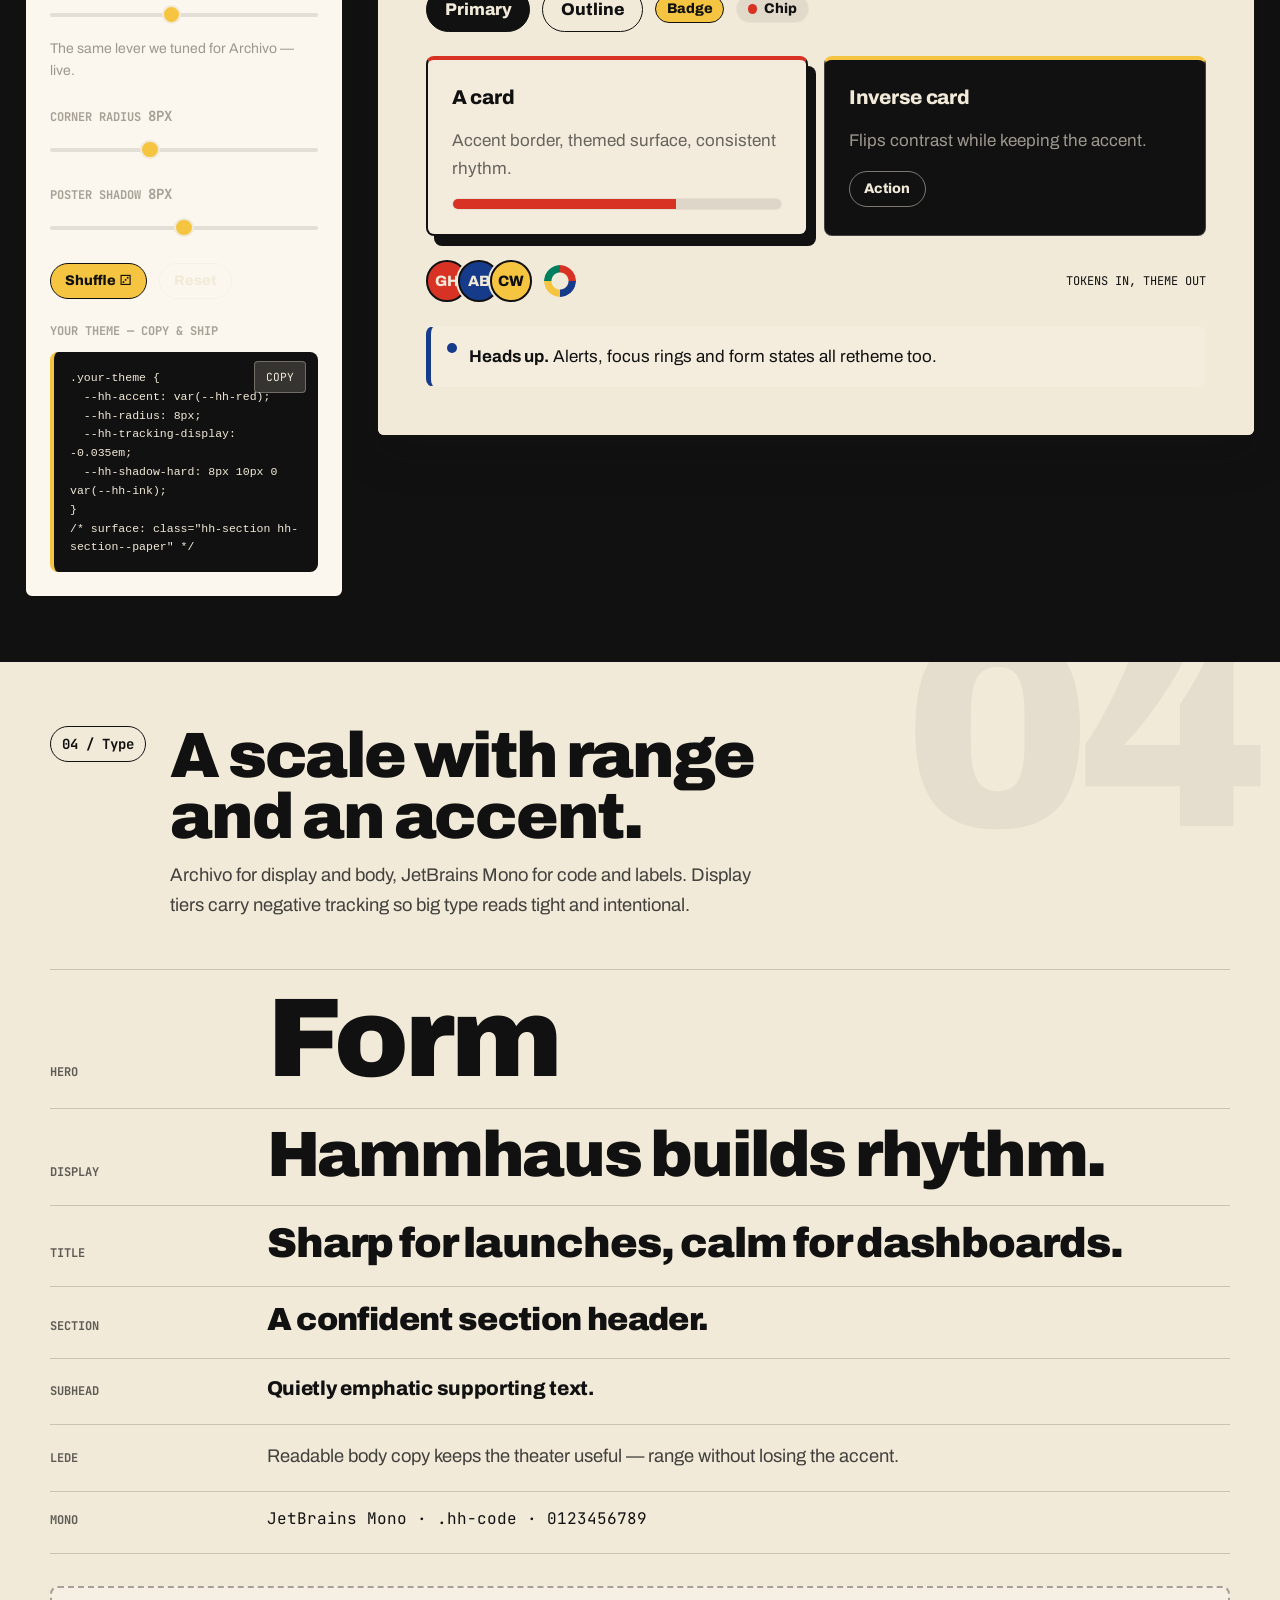
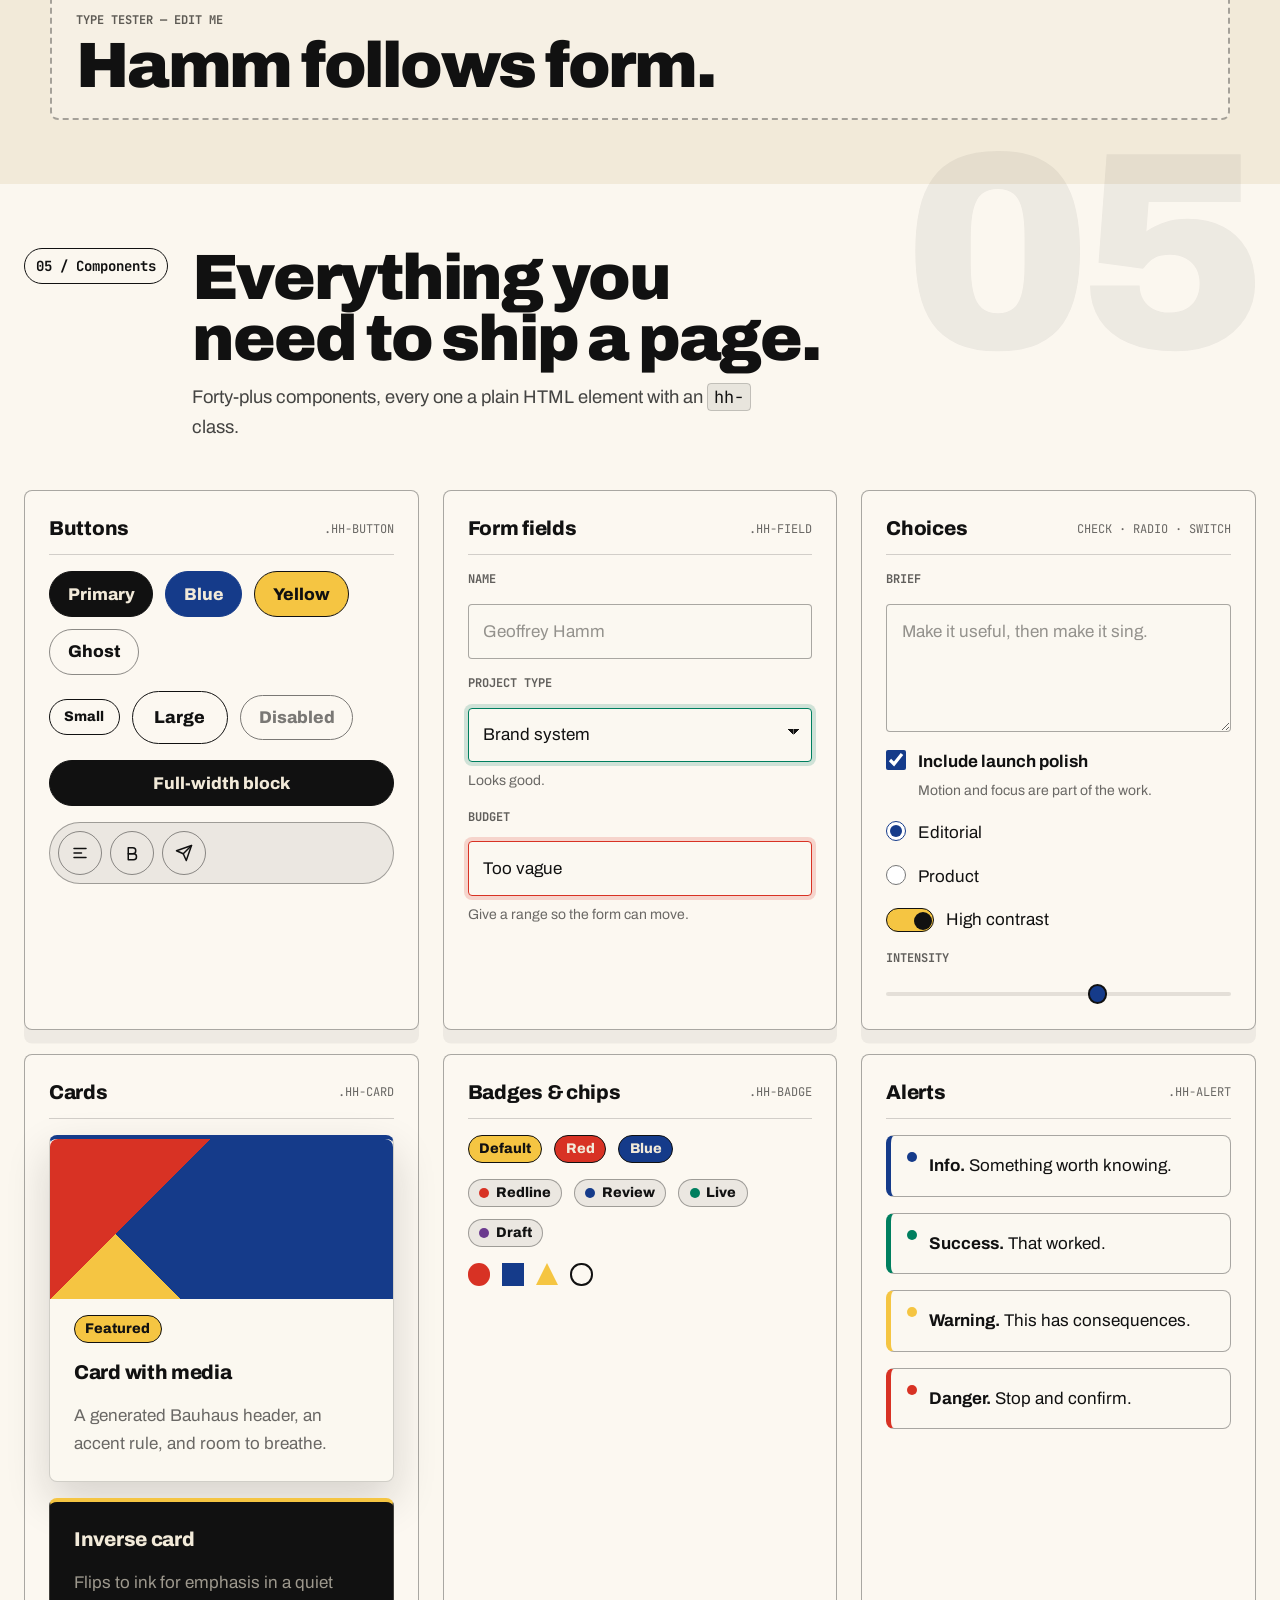
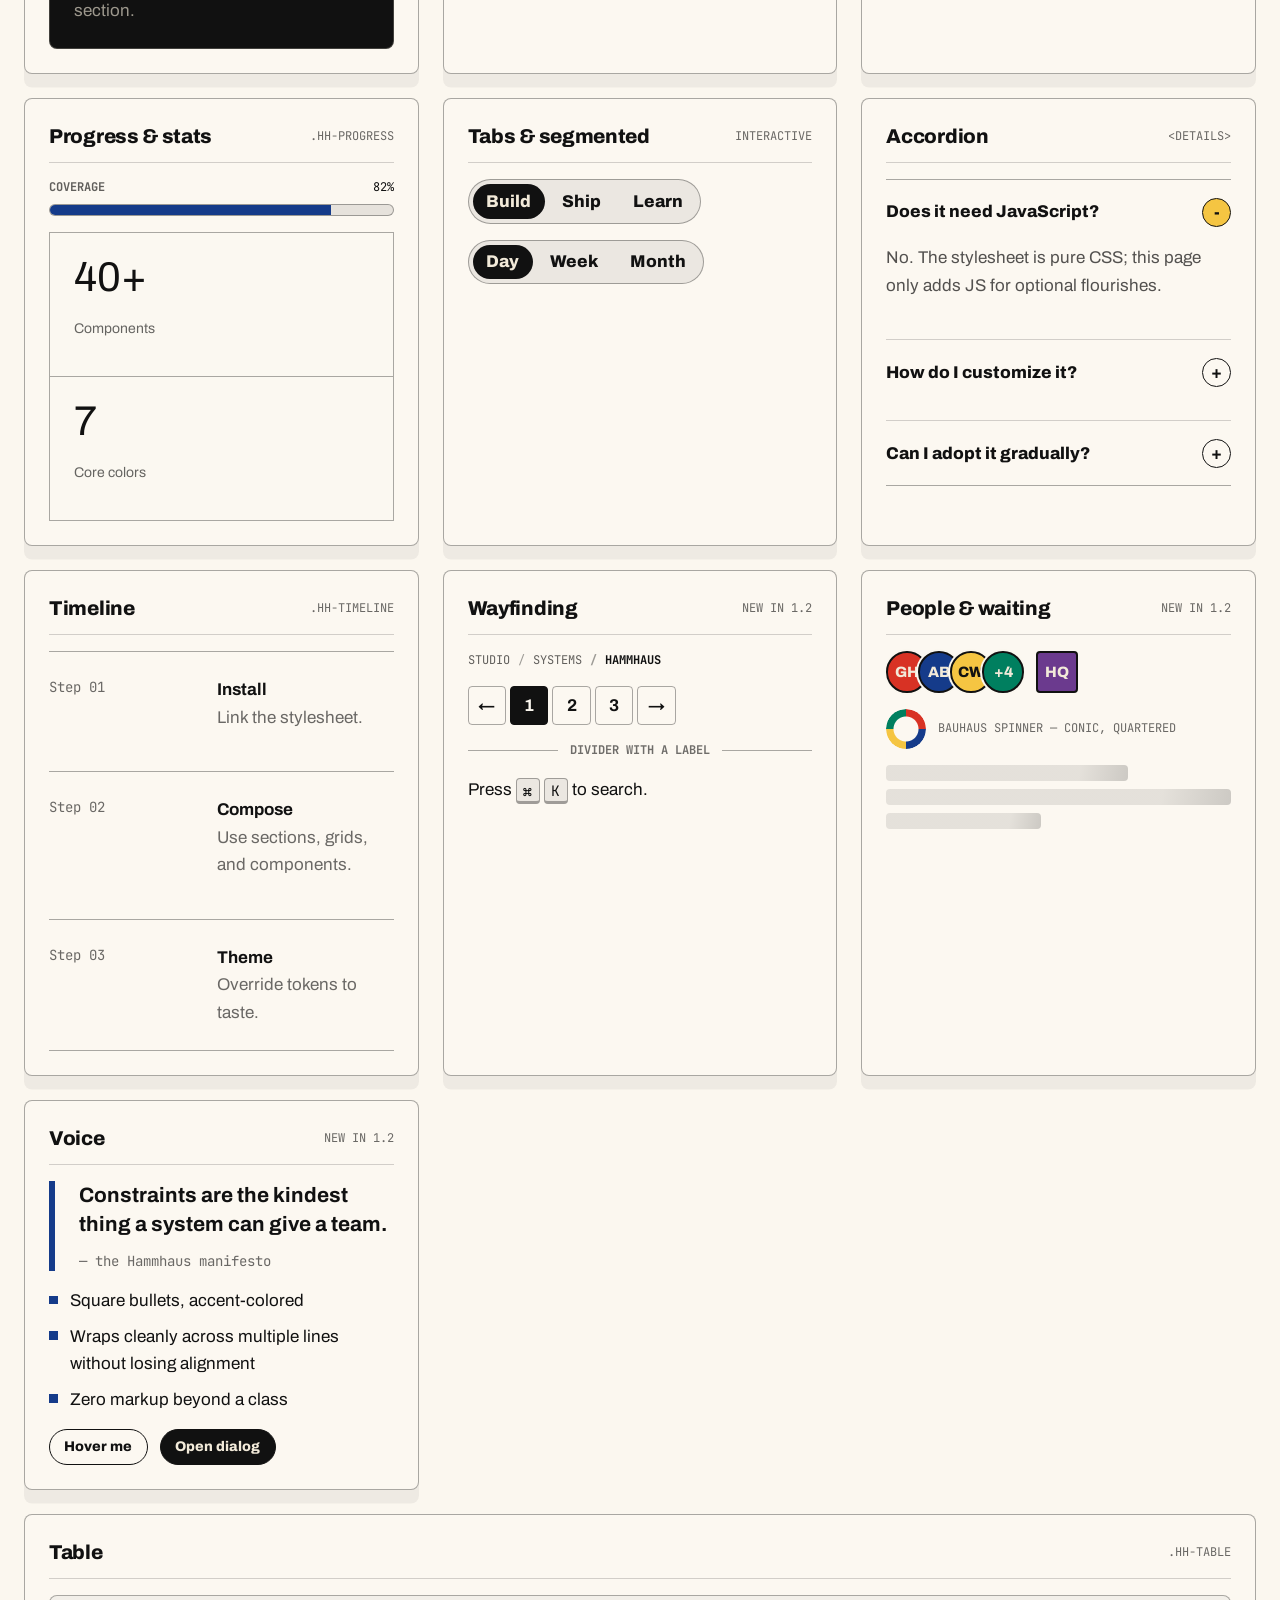
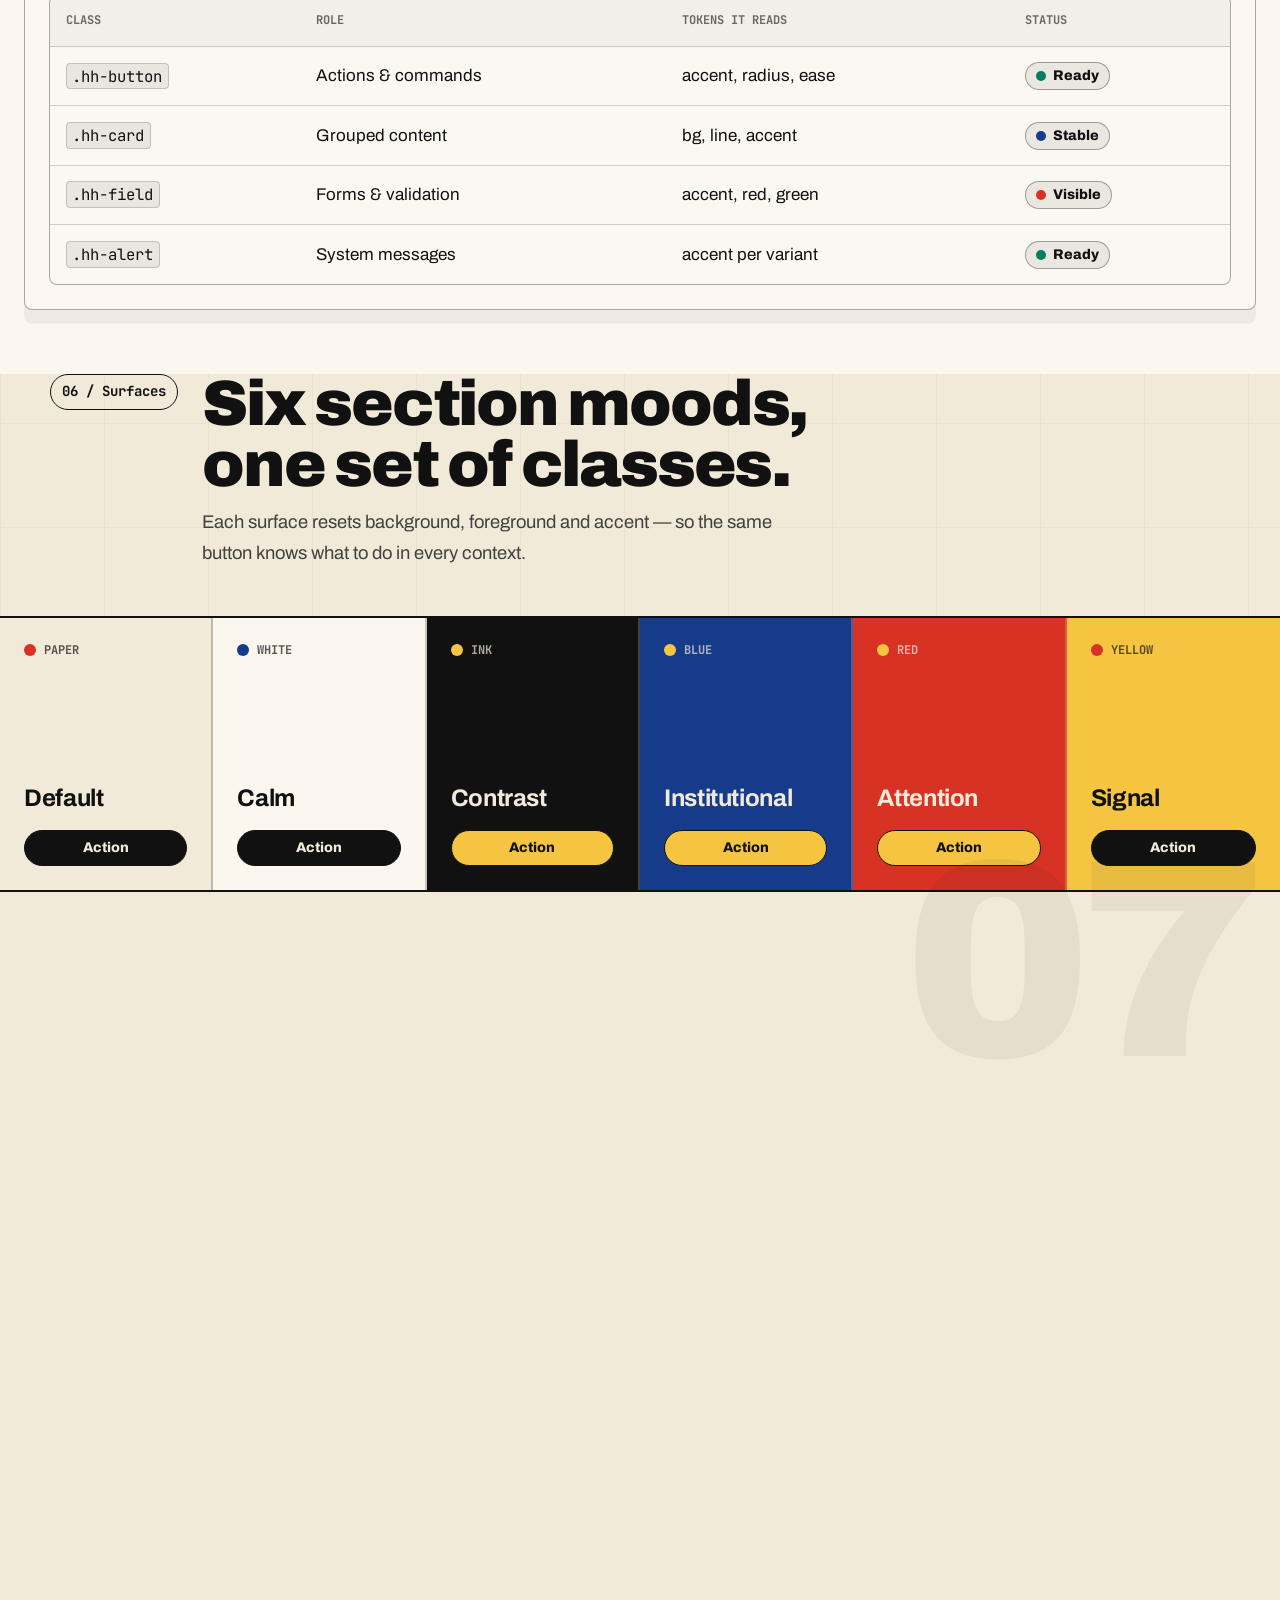
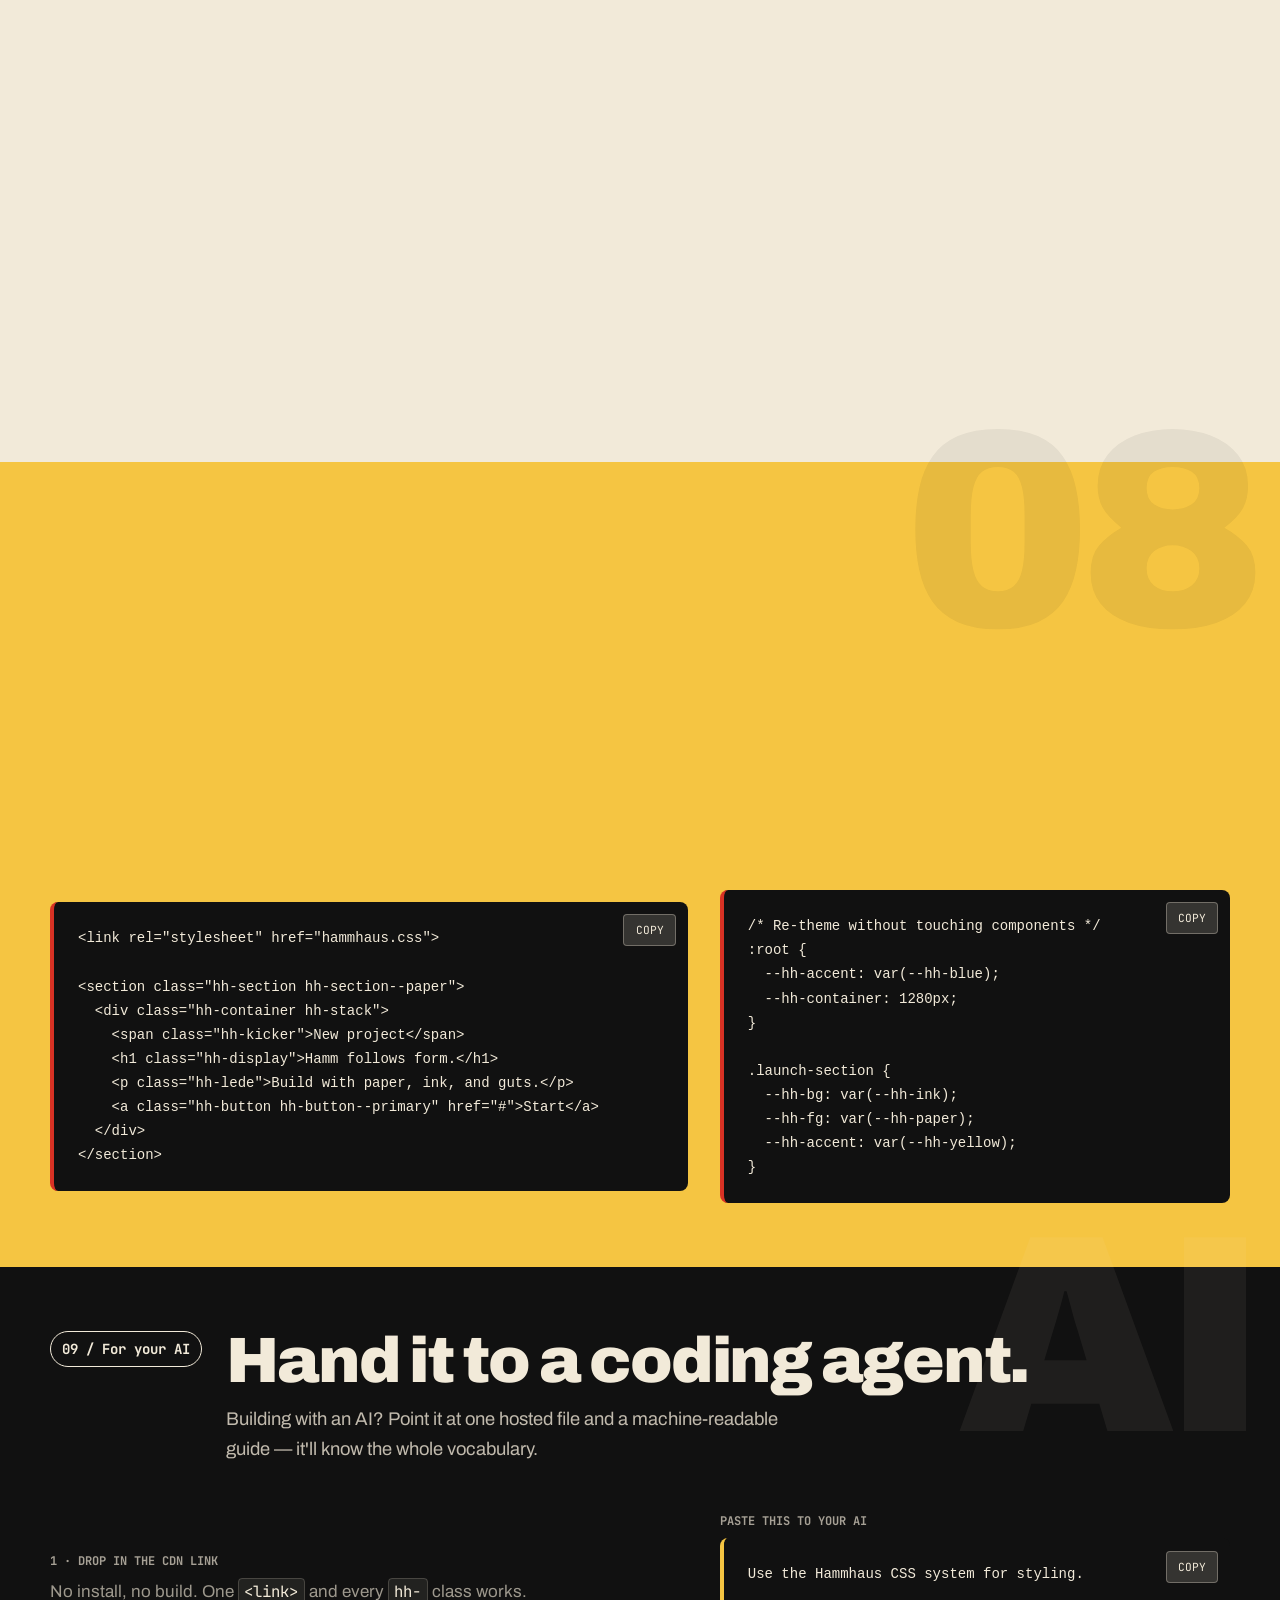
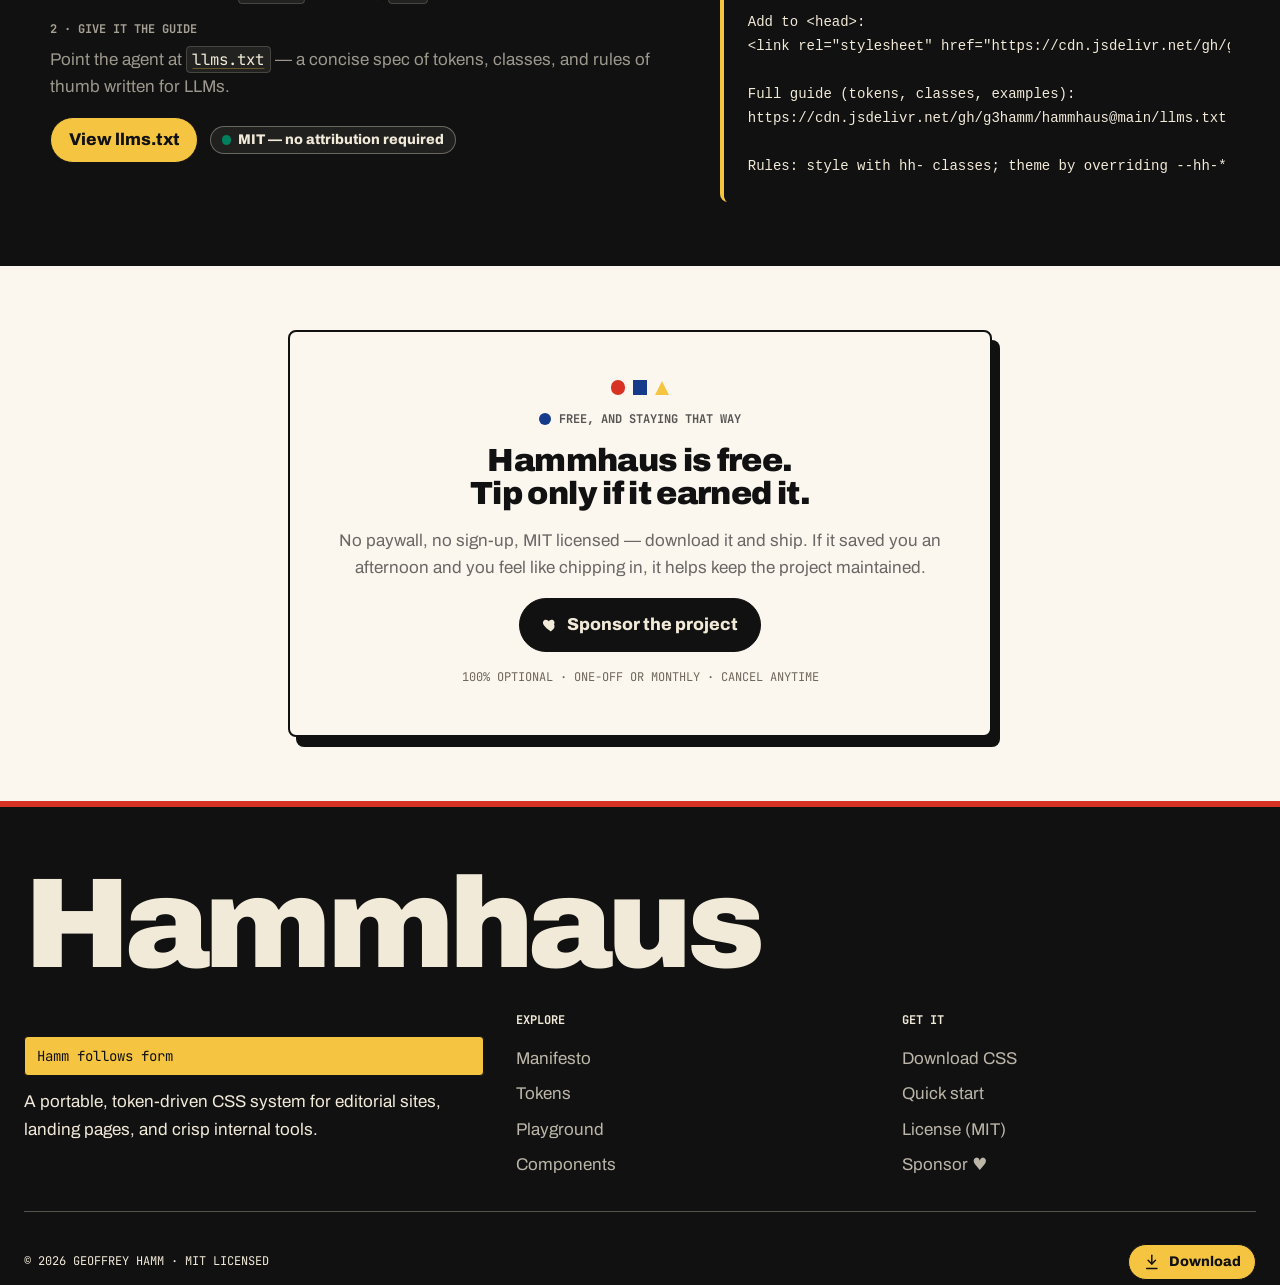
==== commit 898bb787: "v1.3: dark mode + agent-friendly distribution (llms.txt) Dark mode (hammhaus.css): - Adaptive neutra" ====
--- a/showcase.html
+++ b/showcase.html
@@ -8,8 +8,18 @@
       name="description"
       content="Hammhaus is a portable, token-driven CSS system. Paper, ink, and primary-color conviction. Hamm follows form."
     >
-    <meta name="color-scheme" content="light">
-    <meta name="theme-color" content="#f2ead9">
+    <meta name="color-scheme" content="light dark">
+    <meta name="theme-color" content="#f2ead9" media="(prefers-color-scheme: light)">
+    <meta name="theme-color" content="#17130d" media="(prefers-color-scheme: dark)">
+    <script>
+      /* No-flash: apply a saved theme before first paint. */
+      (function () {
+        try {
+          var t = localStorage.getItem("hh-theme");
+          if (t === "dark" || t === "light") document.documentElement.setAttribute("data-hh-theme", t);
+        } catch (e) {}
+      })();
+    </script>
     <link rel="icon" href="data:image/svg+xml,%3Csvg xmlns='http://www.w3.org/2000/svg' viewBox='0 0 32 32'%3E%3Crect width='32' height='32' fill='%23f2ead9'/%3E%3Ccircle cx='9' cy='9' r='6' fill='%23d83224'/%3E%3Crect x='17' y='3' width='12' height='12' fill='%23153b8a'/%3E%3Cpath d='M9 17 15 29 3 29Z' fill='%23f5c542'/%3E%3Ccircle cx='23' cy='23' r='5' fill='none' stroke='%23111' stroke-width='2'/%3E%3C/svg%3E">
     <meta property="og:type" content="website">
     <meta property="og:title" content="Hammhaus — a CSS system with a point of view">
@@ -52,11 +62,18 @@
           <a href="#components">Components</a>
           <a href="#patterns">Patterns</a>
           <a href="#start">Start</a>
-        </div>
-        <a class="hh-button hh-button--primary hh-button--small" href="./hammhaus.css" download="hammhaus.css">
-          <svg viewBox="0 0 24 24" width="18" height="18" fill="none" stroke="currentColor" stroke-width="2" stroke-linecap="round" stroke-linejoin="round" aria-hidden="true"><path d="M12 3v12"/><path d="m7 10 5 5 5-5"/><path d="M5 21h14"/></svg>
-          Get the CSS
-        </a>
+          <a href="#agents">AI</a>
+        </div>
+        <div class="hh-cluster" style="--hh-cluster-gap: var(--hh-space-3);">
+          <button class="hh-icon-button sx-theme-toggle" type="button" data-theme-toggle aria-label="Toggle dark mode" aria-pressed="false">
+            <svg class="sx-i-moon" viewBox="0 0 24 24" width="18" height="18" fill="none" stroke="currentColor" stroke-width="2" stroke-linecap="round" stroke-linejoin="round" aria-hidden="true"><path d="M21 12.8A9 9 0 1 1 11.2 3a7 7 0 0 0 9.8 9.8z"/></svg>
+            <svg class="sx-i-sun" viewBox="0 0 24 24" width="18" height="18" fill="none" stroke="currentColor" stroke-width="2" stroke-linecap="round" stroke-linejoin="round" aria-hidden="true"><circle cx="12" cy="12" r="4"/><path d="M12 2v2M12 20v2M4.9 4.9l1.4 1.4M17.7 17.7l1.4 1.4M2 12h2M20 12h2M4.9 19.1l1.4-1.4M17.7 6.3l1.4-1.4"/></svg>
+          </button>
+          <a class="hh-button hh-button--primary hh-button--small" href="./hammhaus.css" download="hammhaus.css">
+            <svg viewBox="0 0 24 24" width="18" height="18" fill="none" stroke="currentColor" stroke-width="2" stroke-linecap="round" stroke-linejoin="round" aria-hidden="true"><path d="M12 3v12"/><path d="m7 10 5 5 5-5"/><path d="M5 21h14"/></svg>
+            Get the CSS
+          </a>
+        </div>
       </div>
     </nav>
 
@@ -830,7 +847,7 @@
             </div>
             <div class="sx-step">
               <h3 class="hh-subhead">Theme</h3>
-              <p class="hh-muted">Override <code class="hh-code">--hh-*</code> tokens globally or per section.</p>
+              <p class="hh-muted">Override <code class="hh-code">--hh-*</code> tokens globally or per section. Dark mode follows the OS — or force it with <code class="hh-code">&lt;html data-hh-theme="dark"&gt;</code>.</p>
             </div>
           </div>
 
@@ -861,6 +878,53 @@
   --hh-accent: var(--hh-yellow);
 }</code></pre>
               <button class="sx-copy-btn" type="button" data-copy-prev>Copy</button>
+            </div>
+          </div>
+        </div>
+      </section>
+
+      <!-- =================================================================
+           For your AI / vibe coding
+           ================================================================= -->
+      <section class="hh-section hh-section--ink sx-section" id="agents" aria-labelledby="agents-title">
+        <span class="sx-wm" aria-hidden="true">AI</span>
+        <div class="hh-container">
+          <div class="sx-head sx-reveal">
+            <span class="sx-head__index">09 / For your AI</span>
+            <div class="sx-head__body">
+              <h2 class="hh-display" id="agents-title">Hand it to a coding agent.</h2>
+              <p class="hh-lede sx-head__lead">Building with an AI? Point it at one hosted file and a machine-readable guide — it'll know the whole vocabulary.</p>
+            </div>
+          </div>
+
+          <div class="hh-split sx-reveal" style="--hh-space-7: var(--hh-space-6);">
+            <div class="hh-stack" style="--hh-stack-gap: var(--hh-space-4);">
+              <div class="hh-stack" style="--hh-stack-gap: var(--hh-space-2);">
+                <span class="hh-label hh-mb-0">1 · Drop in the CDN link</span>
+                <p class="hh-muted hh-mb-0">No install, no build. One <code class="hh-code">&lt;link&gt;</code> and every <code class="hh-code">hh-</code> class works.</p>
+              </div>
+              <div class="hh-stack" style="--hh-stack-gap: var(--hh-space-2);">
+                <span class="hh-label hh-mb-0">2 · Give it the guide</span>
+                <p class="hh-muted hh-mb-0">Point the agent at <a class="hh-accent" href="./llms.txt"><code class="hh-code">llms.txt</code></a> — a concise spec of tokens, classes, and rules of thumb written for LLMs.</p>
+              </div>
+              <div class="hh-cluster">
+                <a class="hh-button hh-button--yellow" href="./llms.txt">View llms.txt</a>
+                <span class="hh-chip"><span class="hh-dot hh-dot--green"></span>MIT — no attribution required</span>
+              </div>
+            </div>
+
+            <div class="sx-codeblock">
+              <span class="hh-label">Paste this to your AI</span>
+              <pre class="hh-code-block"><code id="sx-agent-snippet">Use the Hammhaus CSS system for styling.
+
+Add to &lt;head&gt;:
+&lt;link rel="stylesheet" href="https://cdn.jsdelivr.net/gh/g3hamm/hammhaus@main/hammhaus.css"&gt;
+
+Full guide (tokens, classes, examples):
+https://cdn.jsdelivr.net/gh/g3hamm/hammhaus@main/llms.txt
+
+Rules: style with hh- classes; theme by overriding --hh-* tokens; it's pure CSS, no JS.</code></pre>
+              <button class="sx-copy-btn" type="button" data-copy-prev style="top: 2.4rem;">Copy</button>
             </div>
           </div>
         </div>
@@ -1096,6 +1160,27 @@
           btn.addEventListener("click", () => document.getElementById(btn.dataset.dialogOpen)?.showModal());
         });
 
+        /* ---- Theme toggle (follows OS until the user chooses) ---------- */
+        const root = document.documentElement;
+        const themeToggle = document.querySelector("[data-theme-toggle]");
+        const prefersDark = window.matchMedia("(prefers-color-scheme: dark)");
+        const effectiveTheme = () => root.getAttribute("data-hh-theme") || (prefersDark.matches ? "dark" : "light");
+        const syncToggle = () => {
+          const mode = effectiveTheme();
+          themeToggle?.setAttribute("data-mode", mode);
+          themeToggle?.setAttribute("aria-pressed", String(mode === "dark"));
+          themeToggle?.setAttribute("aria-label", mode === "dark" ? "Switch to light mode" : "Switch to dark mode");
+        };
+        themeToggle?.addEventListener("click", () => {
+          const next = effectiveTheme() === "dark" ? "light" : "dark";
+          root.setAttribute("data-hh-theme", next);
+          try { localStorage.setItem("hh-theme", next); } catch (e) {}
+          syncToggle();
+          showToast(next === "dark" ? "Dark mode on" : "Light mode on");
+        });
+        prefersDark.addEventListener("change", syncToggle);
+        syncToggle();
+
         /* ---- Scroll reveal -------------------------------------------- */
         const reveals = document.querySelectorAll(".sx-reveal");
         if (reduceMotion || !("IntersectionObserver" in window)) {
--- a/hammhaus.css
+++ b/hammhaus.css
@@ -1,8 +1,11 @@
 /*!
- * Hammhaus v1.2.0
+ * Hammhaus v1.3.0
  * Motto: "Hamm follows form"
  * Copyright (c) 2026 Geoffrey Hamm.
  * Released under the MIT License. Use it, ship it, remix it.
+ *
+ * Dark mode: ships in v1.3. Surfaces follow the OS automatically; force a
+ * mode with <html data-hh-theme="dark"> or "light" (any subtree works).
  *
  * Hammhaus is a portable CSS system adapted from Geoffrey Hamm's
  * editorial portfolio stylesheet. It keeps the paper, ink, and Bauhaus
@@ -23,23 +26,34 @@
    ========================================================================== */
 
 :root {
-  color-scheme: light;
-
-  --hh-paper: #f2ead9;
-  --hh-paper-2: #e5dbc8;
-  --hh-paper-3: #fbf7ef;
-  --hh-ink: #111111;
-  --hh-ink-2: #252525;
-  --hh-muted: #6f675c;
-  --hh-muted-2: #9a9082;
+  /* Follows the OS by default; force with [data-hh-theme] (see end of block). */
+  color-scheme: light dark;
+
+  /* Fixed brand anchors — never shift with theme. Use these for text or
+     marks that sit ON a bright/bold fill and must keep contrast in any mode
+     (e.g. dark text on yellow, light text on red). */
+  --hh-black: #111111;
+  --hh-cream: #f2ead9;
+
+  /* Adaptive neutral ramp. light-dark(LIGHT, DARK) flips with color-scheme,
+     so page surfaces and default text re-tone automatically in dark mode. */
+  --hh-paper:   light-dark(#f2ead9, #17130d);
+  --hh-paper-2: light-dark(#e5dbc8, #221b13);
+  --hh-paper-3: light-dark(#fbf7ef, #100d08);
+  --hh-ink:     light-dark(#111111, #ece3d0);
+  --hh-ink-2:   light-dark(#252525, #d8cfbb);
+  --hh-muted:   light-dark(#6f675c, #a59c8a);
+  --hh-muted-2: light-dark(#9a9082, #82796b);
   --hh-line: color-mix(in srgb, var(--hh-ink) 18%, transparent);
   --hh-line-strong: color-mix(in srgb, var(--hh-ink) 35%, transparent);
+
+  /* Brand hues — fixed across themes. */
   --hh-red: #d83224;
   --hh-blue: #153b8a;
   --hh-yellow: #f5c542;
   --hh-green: #007f5f;
   --hh-plum: #6b3a8e;
-  --hh-white: #ffffff;
+  --hh-white: light-dark(#ffffff, #f3ecdb); /* the tone surfaces mix toward to elevate */
 
   --hh-bg: var(--hh-paper);
   --hh-fg: var(--hh-ink);
@@ -97,6 +111,30 @@
   --hh-shadow-hard: 8px 10px 0 var(--hh-ink);
   --hh-shadow-soft: 0 18px 44px color-mix(in srgb, var(--hh-ink) 16%, transparent);
   --hh-ease: cubic-bezier(0.2, 0.8, 0.2, 1);
+}
+
+/* Theme control.
+   - Default: the ramp follows the operating system (prefers-color-scheme).
+   - Force a mode anywhere by setting an attribute, e.g.
+       <html data-hh-theme="dark">   or   <html data-hh-theme="light">
+   Scope it to a subtree to mix themes on one page. */
+:root[data-hh-theme="light"],
+[data-hh-theme="light"] { color-scheme: light; }
+:root[data-hh-theme="dark"],
+[data-hh-theme="dark"] { color-scheme: dark; }
+
+/* Graceful degradation: browsers without light-dark() fall back to light. */
+@supports not (color: light-dark(#000, #fff)) {
+  :root {
+    --hh-paper: #f2ead9;
+    --hh-paper-2: #e5dbc8;
+    --hh-paper-3: #fbf7ef;
+    --hh-ink: #111111;
+    --hh-ink-2: #252525;
+    --hh-muted: #6f675c;
+    --hh-muted-2: #9a9082;
+    --hh-white: #ffffff;
+  }
 }
 
 @media (max-width: 900px) {
@@ -199,7 +237,7 @@
 }
 
 ::selection {
-  color: var(--hh-ink);
+  color: var(--hh-black);
   background: var(--hh-yellow);
 }
 
@@ -248,10 +286,26 @@
   color: var(--hh-fg);
 }
 
-/* Dark surfaces share the same paper-tinted hairlines and a yellow focus ring. */
-.hh-section--ink,
+/* Bold brand sections keep fixed light text + a yellow focus ring in any
+   theme, since their fill colour doesn't change. */
 .hh-section--blue,
 .hh-section--red {
+  --hh-fg: var(--hh-cream);
+  --hh-accent: var(--hh-yellow);
+  --hh-focus: var(--hh-yellow);
+  --hh-line: color-mix(in srgb, var(--hh-cream) 18%, transparent);
+  --hh-line-strong: color-mix(in srgb, var(--hh-cream) 35%, transparent);
+  background: var(--hh-bg);
+  color: var(--hh-fg);
+}
+
+.hh-section--blue { --hh-bg: var(--hh-blue); }
+.hh-section--red { --hh-bg: var(--hh-red); }
+
+/* The ink section is an adaptive neutral: a dark band in light mode, and a
+   bright "spotlight" panel in dark mode (ink/paper invert with the theme). */
+.hh-section--ink {
+  --hh-bg: var(--hh-ink);
   --hh-fg: var(--hh-paper);
   --hh-accent: var(--hh-yellow);
   --hh-focus: var(--hh-yellow);
@@ -261,15 +315,11 @@
   color: var(--hh-fg);
 }
 
-.hh-section--ink { --hh-bg: var(--hh-ink); }
-.hh-section--blue { --hh-bg: var(--hh-blue); }
-.hh-section--red { --hh-bg: var(--hh-red); }
-
 .hh-section--yellow {
   --hh-bg: var(--hh-yellow);
-  --hh-fg: var(--hh-ink);
+  --hh-fg: var(--hh-black);
   --hh-accent: var(--hh-red);
-  --hh-focus: var(--hh-ink); /* yellow-on-yellow would be invisible */
+  --hh-focus: var(--hh-black); /* yellow-on-yellow would be invisible */
   background: var(--hh-bg);
   color: var(--hh-fg);
 }
@@ -703,8 +753,8 @@
   margin-block-start: var(--hh-space-5);
   padding: var(--hh-space-2) var(--hh-space-3);
   background: var(--hh-yellow);
-  color: var(--hh-ink);
-  border: 1px solid var(--hh-ink);
+  color: var(--hh-black);
+  border: 1px solid var(--hh-black);
   border-radius: var(--hh-radius-sm);
   font-family: var(--hh-font-mono);
   font-size: var(--hh-type-small);
@@ -798,14 +848,14 @@
 
 .hh-button--blue {
   --hh-button-bg: var(--hh-blue);
-  --hh-button-fg: var(--hh-paper);
+  --hh-button-fg: var(--hh-cream);
   --hh-button-border: var(--hh-blue);
 }
 
 .hh-button--yellow {
   --hh-button-bg: var(--hh-yellow);
-  --hh-button-fg: var(--hh-ink);
-  --hh-button-border: var(--hh-ink);
+  --hh-button-fg: var(--hh-black);
+  --hh-button-border: var(--hh-black);
 }
 
 .hh-button--ghost {
@@ -923,18 +973,18 @@
 
 .hh-badge {
   background: var(--hh-yellow);
-  color: var(--hh-ink);
-  border-color: var(--hh-ink);
+  color: var(--hh-black);
+  border-color: var(--hh-black);
 }
 
 .hh-badge--red {
   background: var(--hh-red);
-  color: var(--hh-paper);
+  color: var(--hh-cream);
 }
 
 .hh-badge--blue {
   background: var(--hh-blue);
-  color: var(--hh-paper);
+  color: var(--hh-cream);
 }
 
 .hh-chip {
@@ -1099,7 +1149,7 @@
 }
 
 .hh-switch input:checked + .hh-switch__track::before {
-  background: var(--hh-ink);
+  background: var(--hh-black);
   transform: translateX(1.5rem);
 }
 
@@ -1363,7 +1413,7 @@
 .hh-accordion details[open] summary::after {
   content: "-";
   background: var(--hh-yellow);
-  color: var(--hh-ink);
+  color: var(--hh-black);
 }
 
 .hh-accordion__body {
@@ -1536,7 +1586,7 @@
   border-radius: 50%;
   border: 2px solid var(--hh-fg);
   background: var(--hh-avatar-bg, var(--hh-blue));
-  color: var(--hh-avatar-fg, var(--hh-paper));
+  color: var(--hh-avatar-fg, var(--hh-cream));
   font-weight: 800;
   font-size: calc(var(--hh-avatar-size, 2.6rem) * 0.36);
   text-transform: uppercase;
--- a/showcase.css
+++ b/showcase.css
@@ -82,6 +82,11 @@
   border-radius: var(--hh-radius-pill);
 }
 
+/* Theme toggle: show the sun when dark is active, the moon when light. */
+.sx-theme-toggle .sx-i-sun { display: none; }
+.sx-theme-toggle[data-mode="dark"] .sx-i-sun { display: block; }
+.sx-theme-toggle[data-mode="dark"] .sx-i-moon { display: none; }
+
 /* ==========================================================================
    Section heads (big numbered editorial headers)
    ========================================================================== */
@@ -295,10 +300,11 @@
    Marquee band
    ========================================================================== */
 
+/* Chrome bands stay dark in both themes (fixed brand anchors). */
 .sx-band {
-  border-block: 2px solid var(--hh-ink);
-  background: var(--hh-ink);
-  color: var(--hh-paper);
+  border-block: 2px solid var(--hh-black);
+  background: var(--hh-black);
+  color: var(--hh-cream);
 }
 
 .sx-band .hh-marquee { border-block: 0; }
@@ -784,8 +790,10 @@
 
 .sx-footer {
   padding-block: var(--hh-space-8) var(--hh-space-6);
-  background: var(--hh-ink);
-  color: var(--hh-paper);
+  background: var(--hh-black);
+  color: var(--hh-cream);
+  --hh-fg: var(--hh-cream);
+  --hh-line-strong: color-mix(in srgb, var(--hh-cream) 30%, transparent);
   border-top: 6px solid var(--hh-red);
 }
 
@@ -804,8 +812,8 @@
 }
 
 .sx-footer__cols nav { display: grid; gap: var(--hh-space-2); }
-.sx-footer__cols a { color: color-mix(in srgb, var(--hh-paper) 76%, transparent); text-decoration: none; width: fit-content; }
-.sx-footer__cols a:hover { color: var(--hh-paper); }
+.sx-footer__cols a { color: color-mix(in srgb, var(--hh-cream) 76%, transparent); text-decoration: none; width: fit-content; }
+.sx-footer__cols a:hover { color: var(--hh-cream); }
 
 @media (max-width: 760px) { .sx-footer__cols { grid-template-columns: 1fr; } }
 
